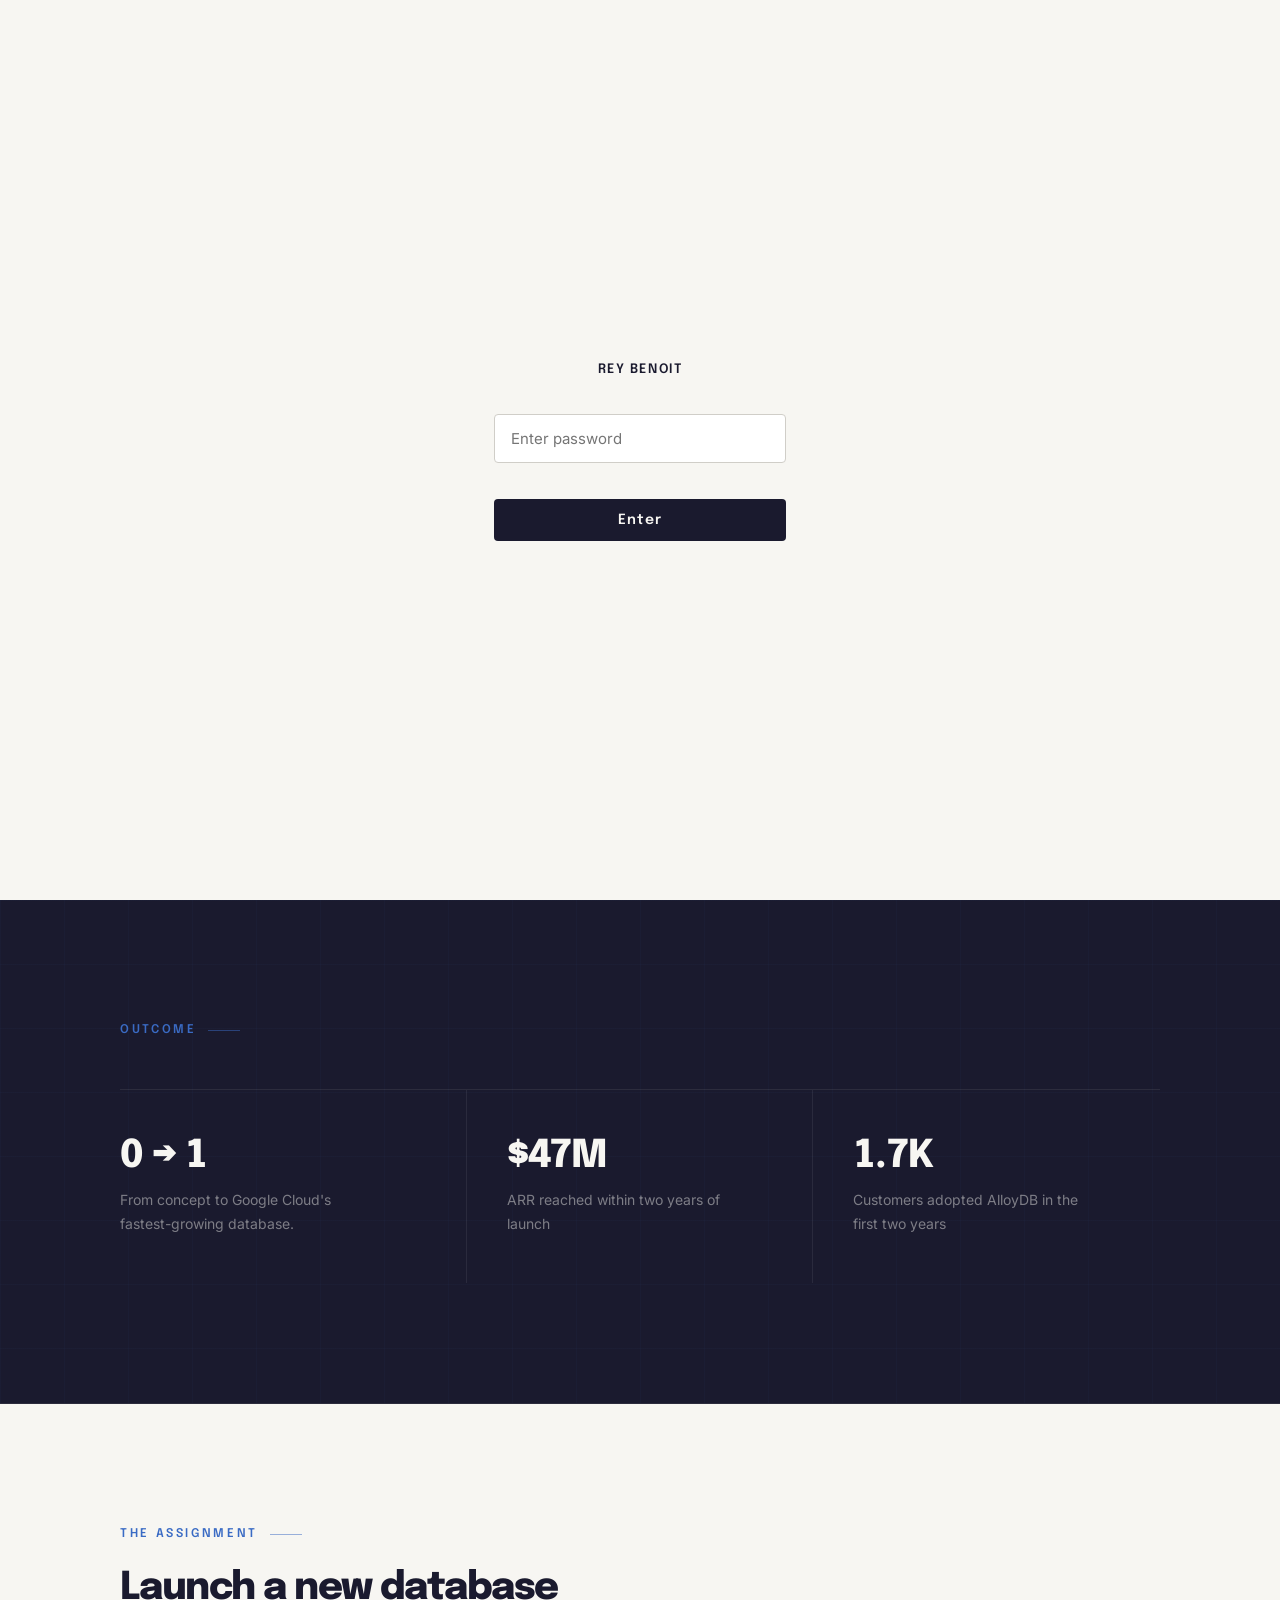
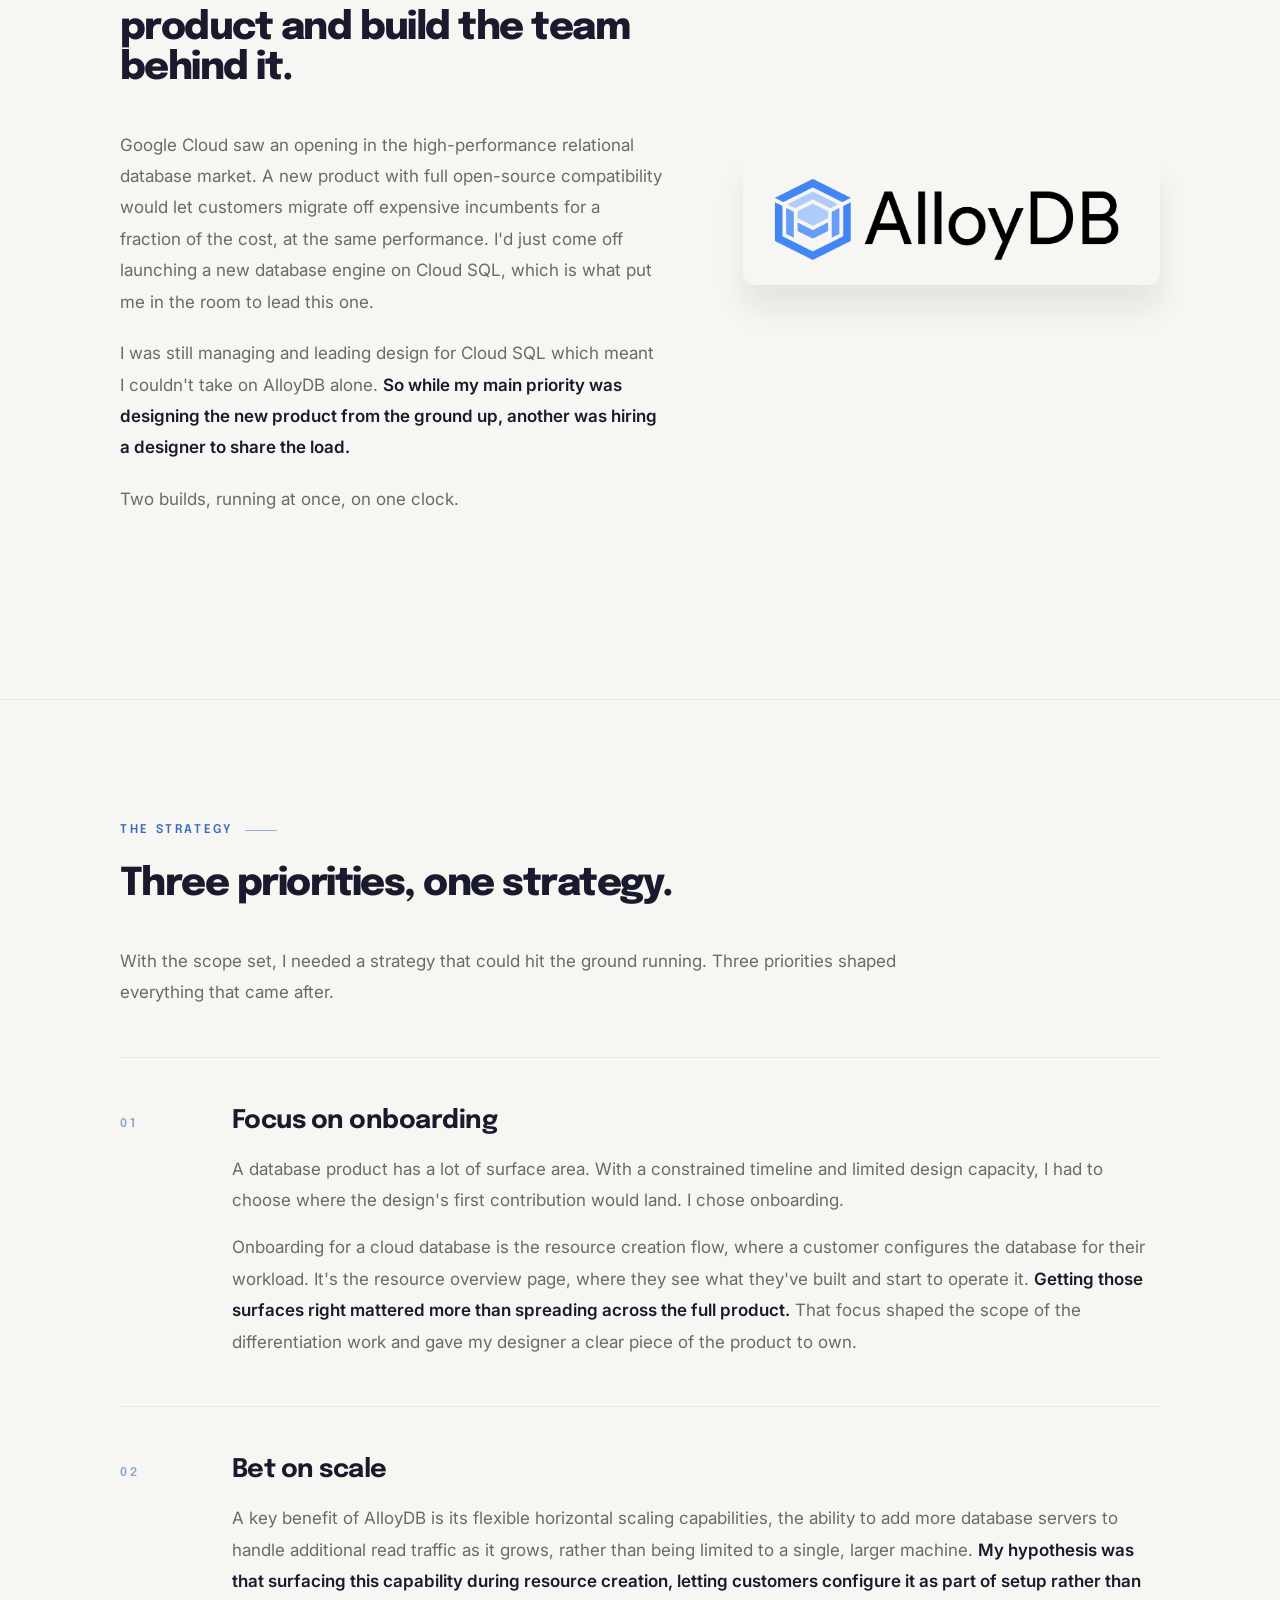
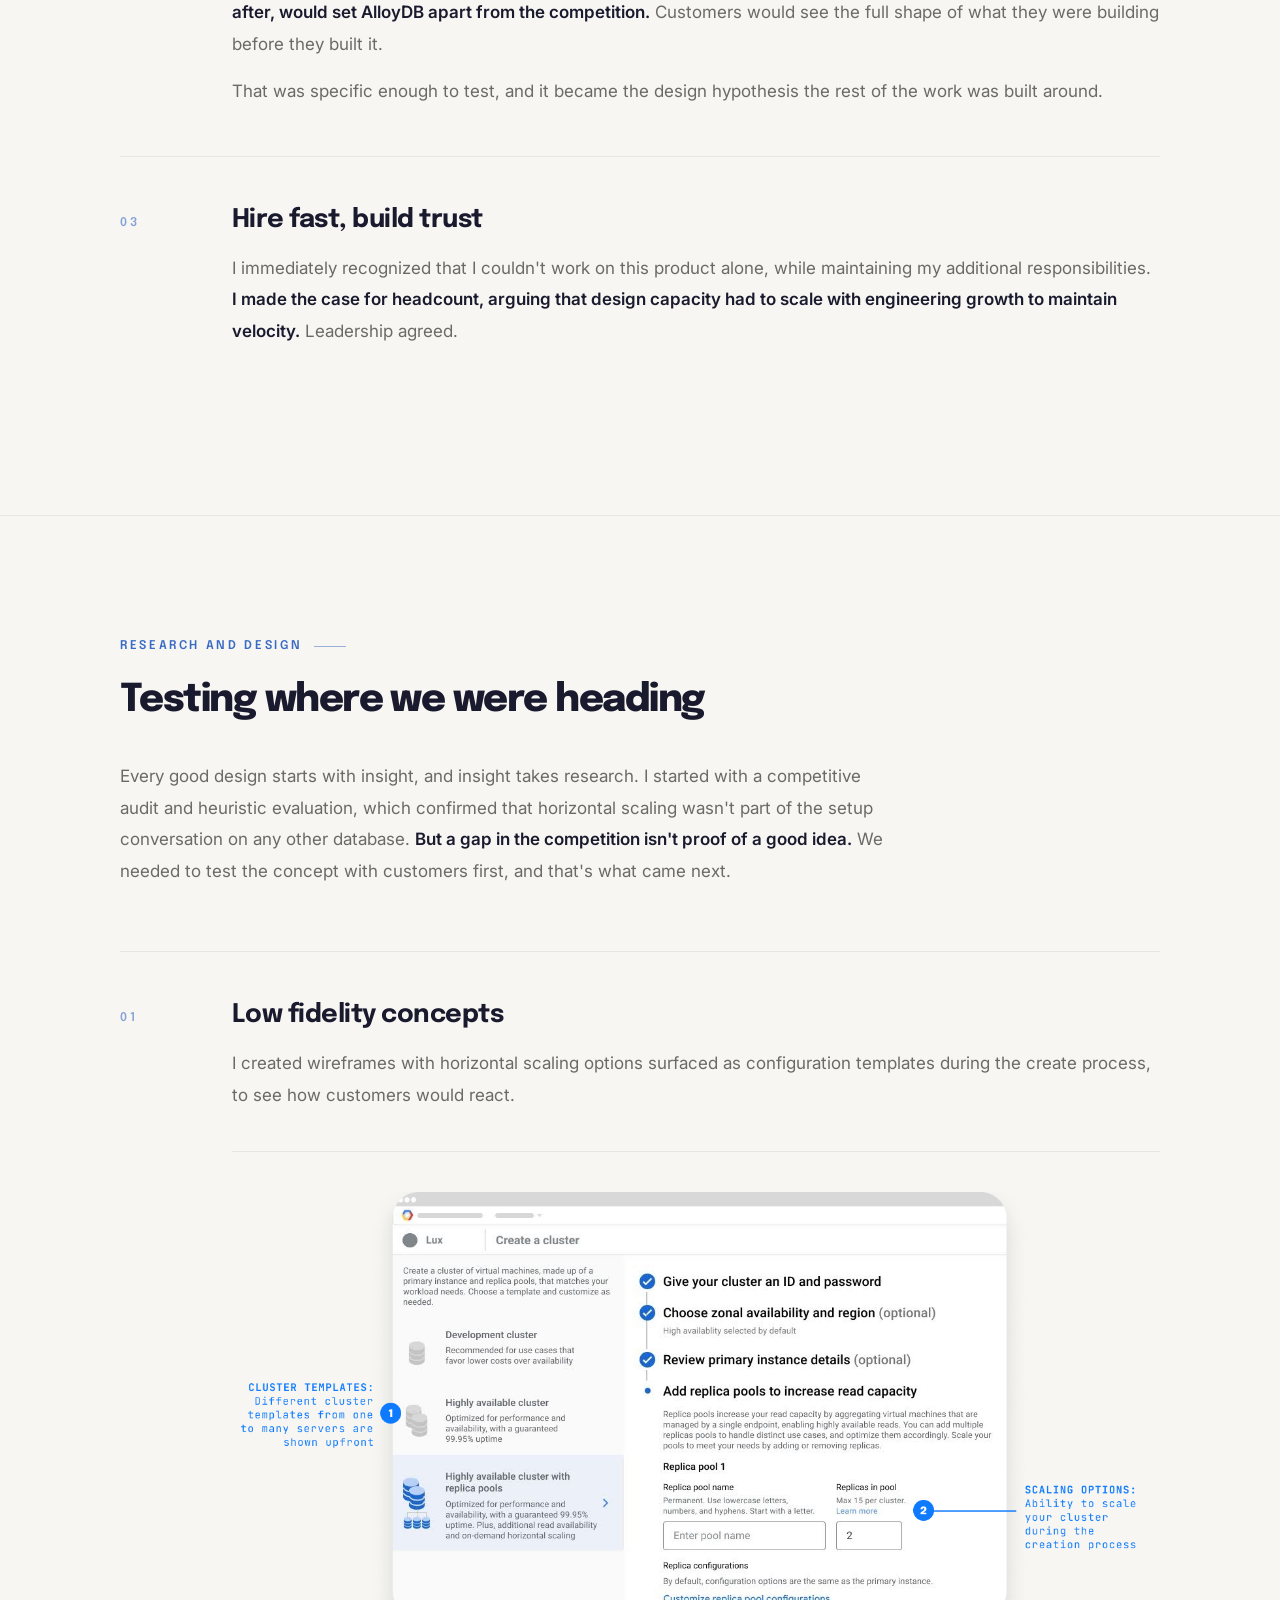
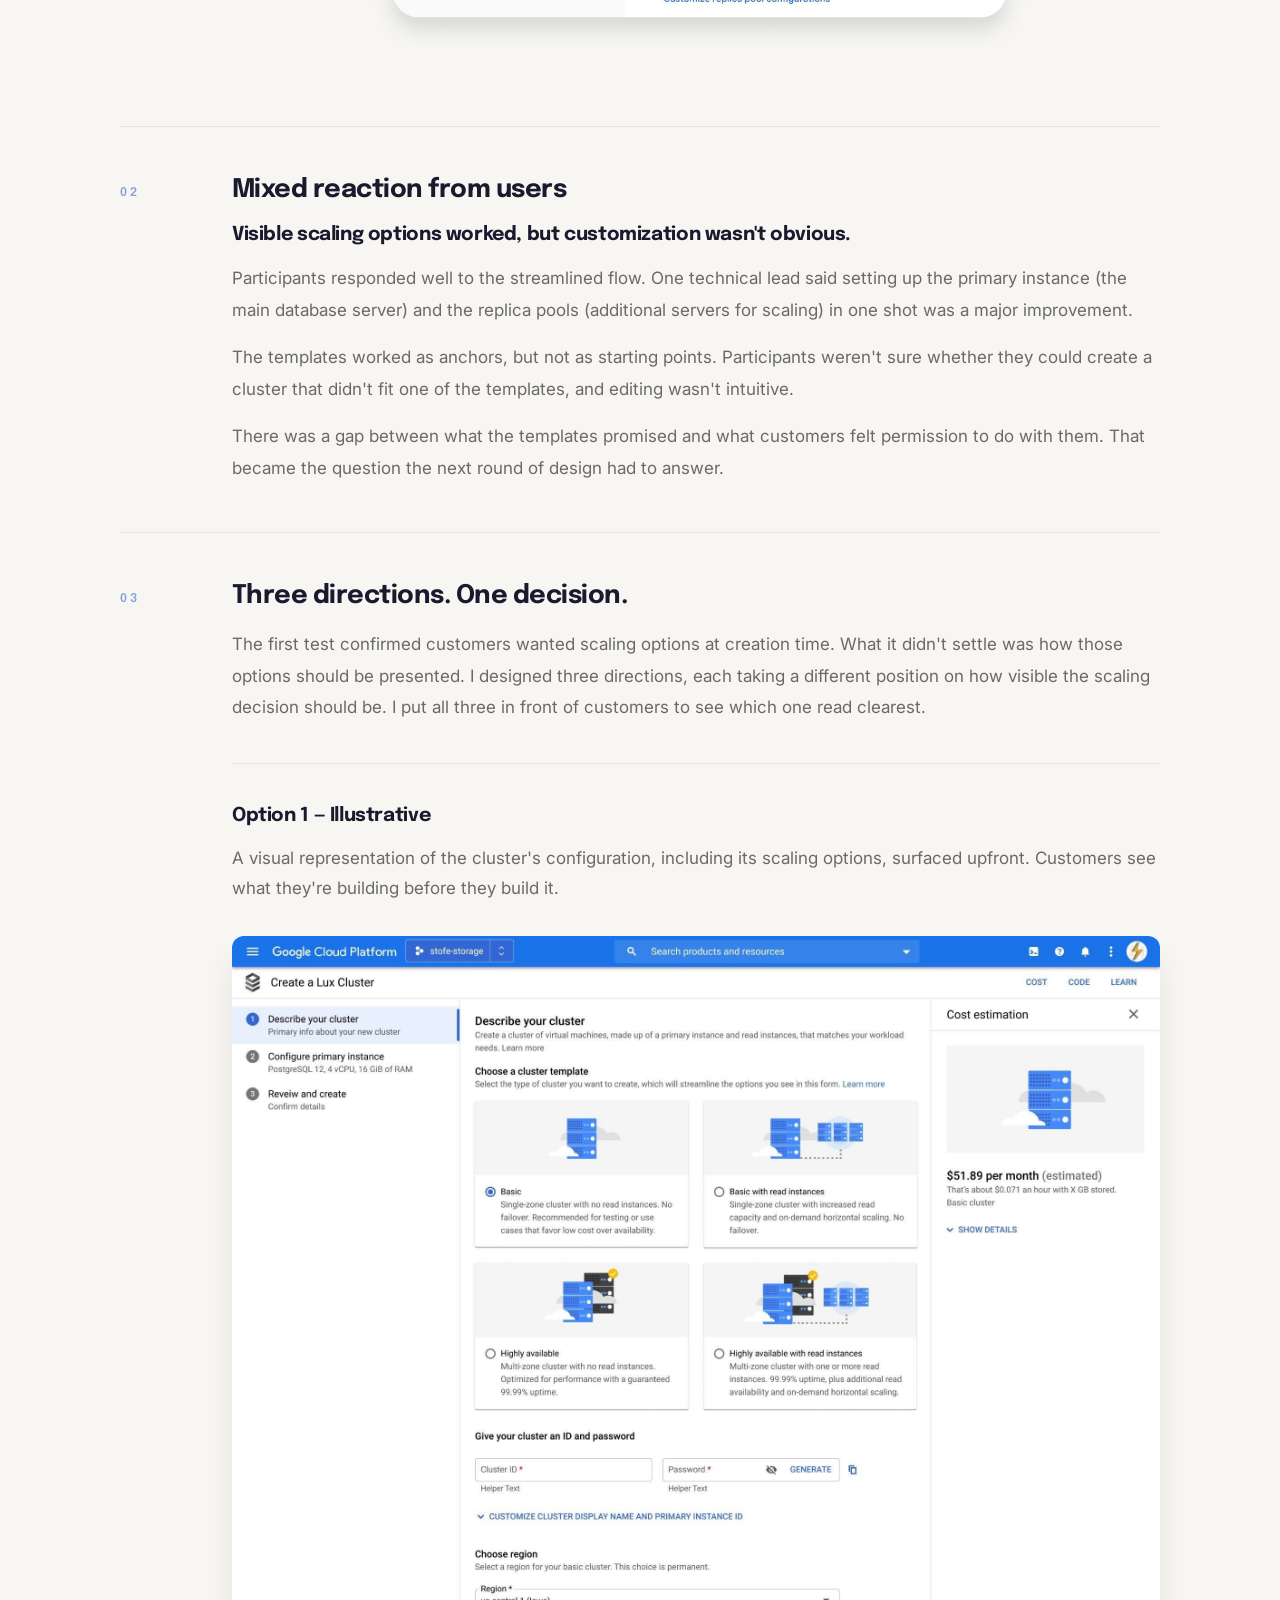
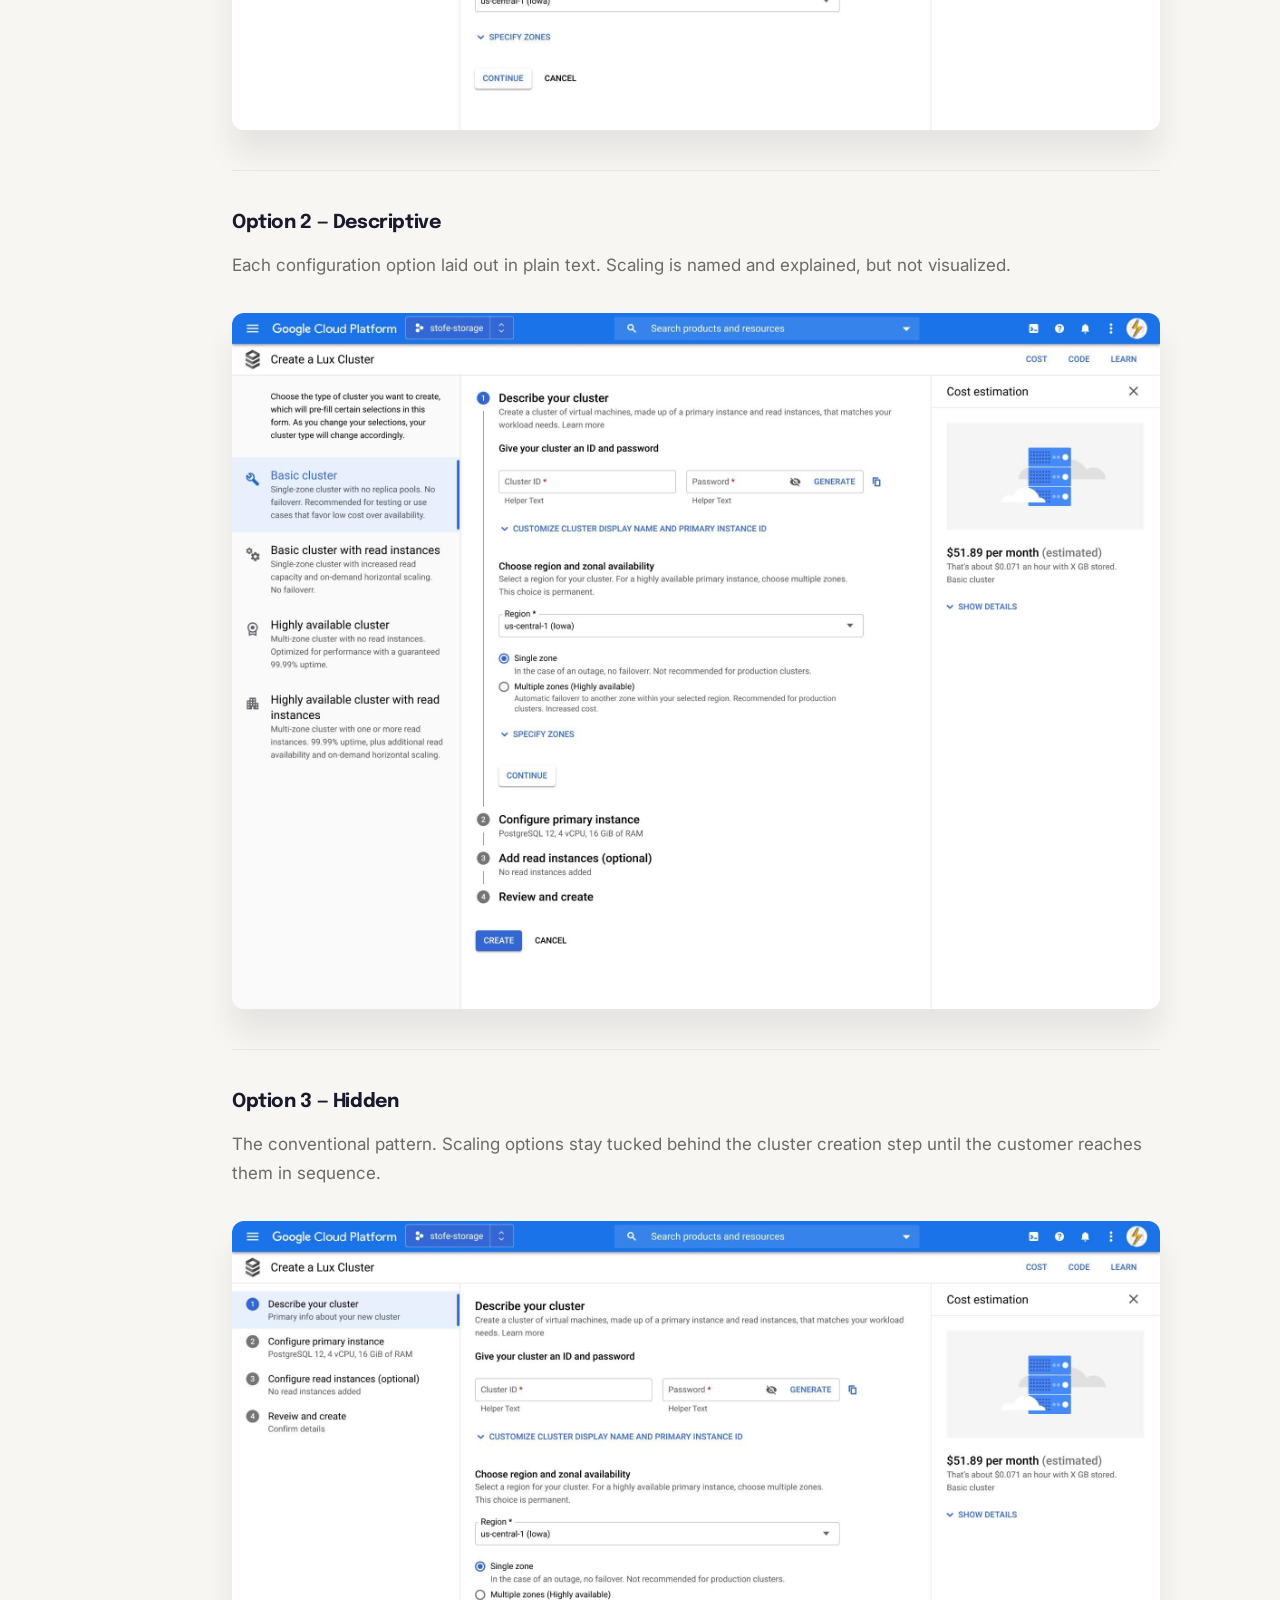
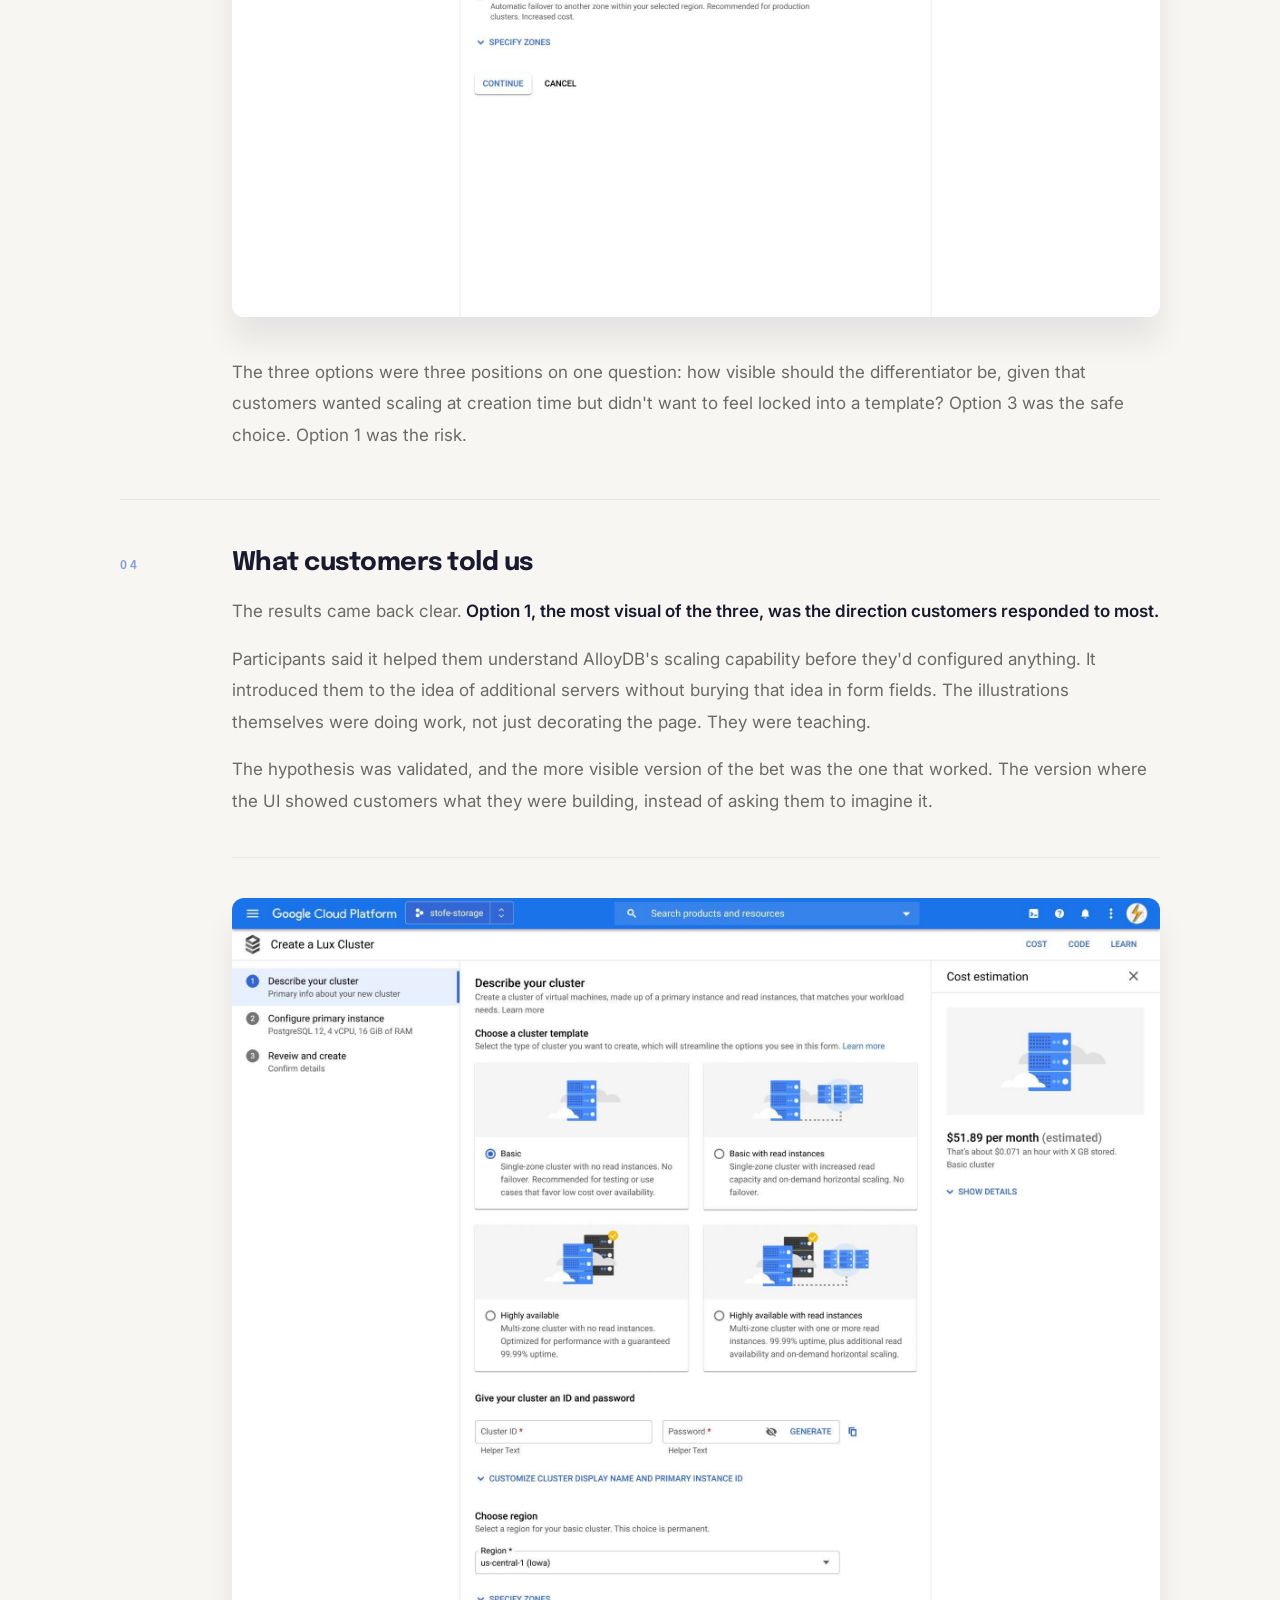
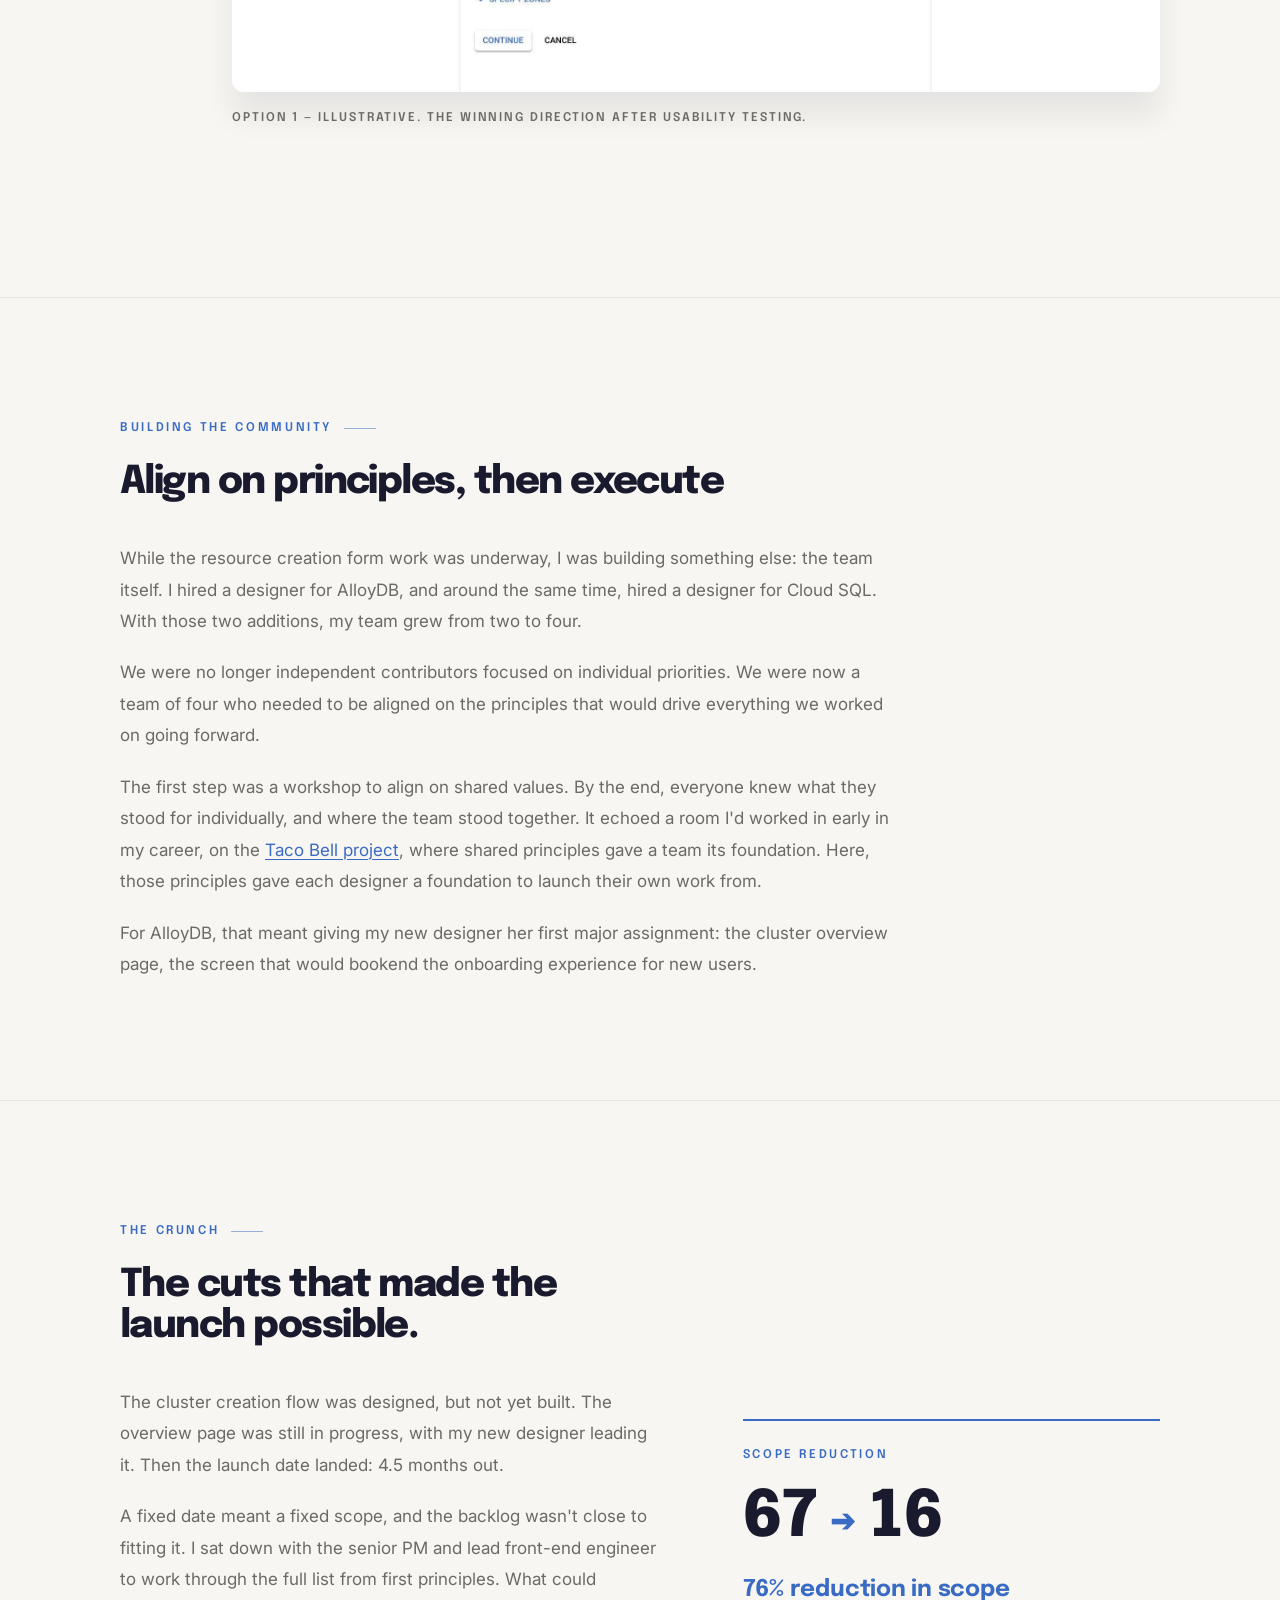
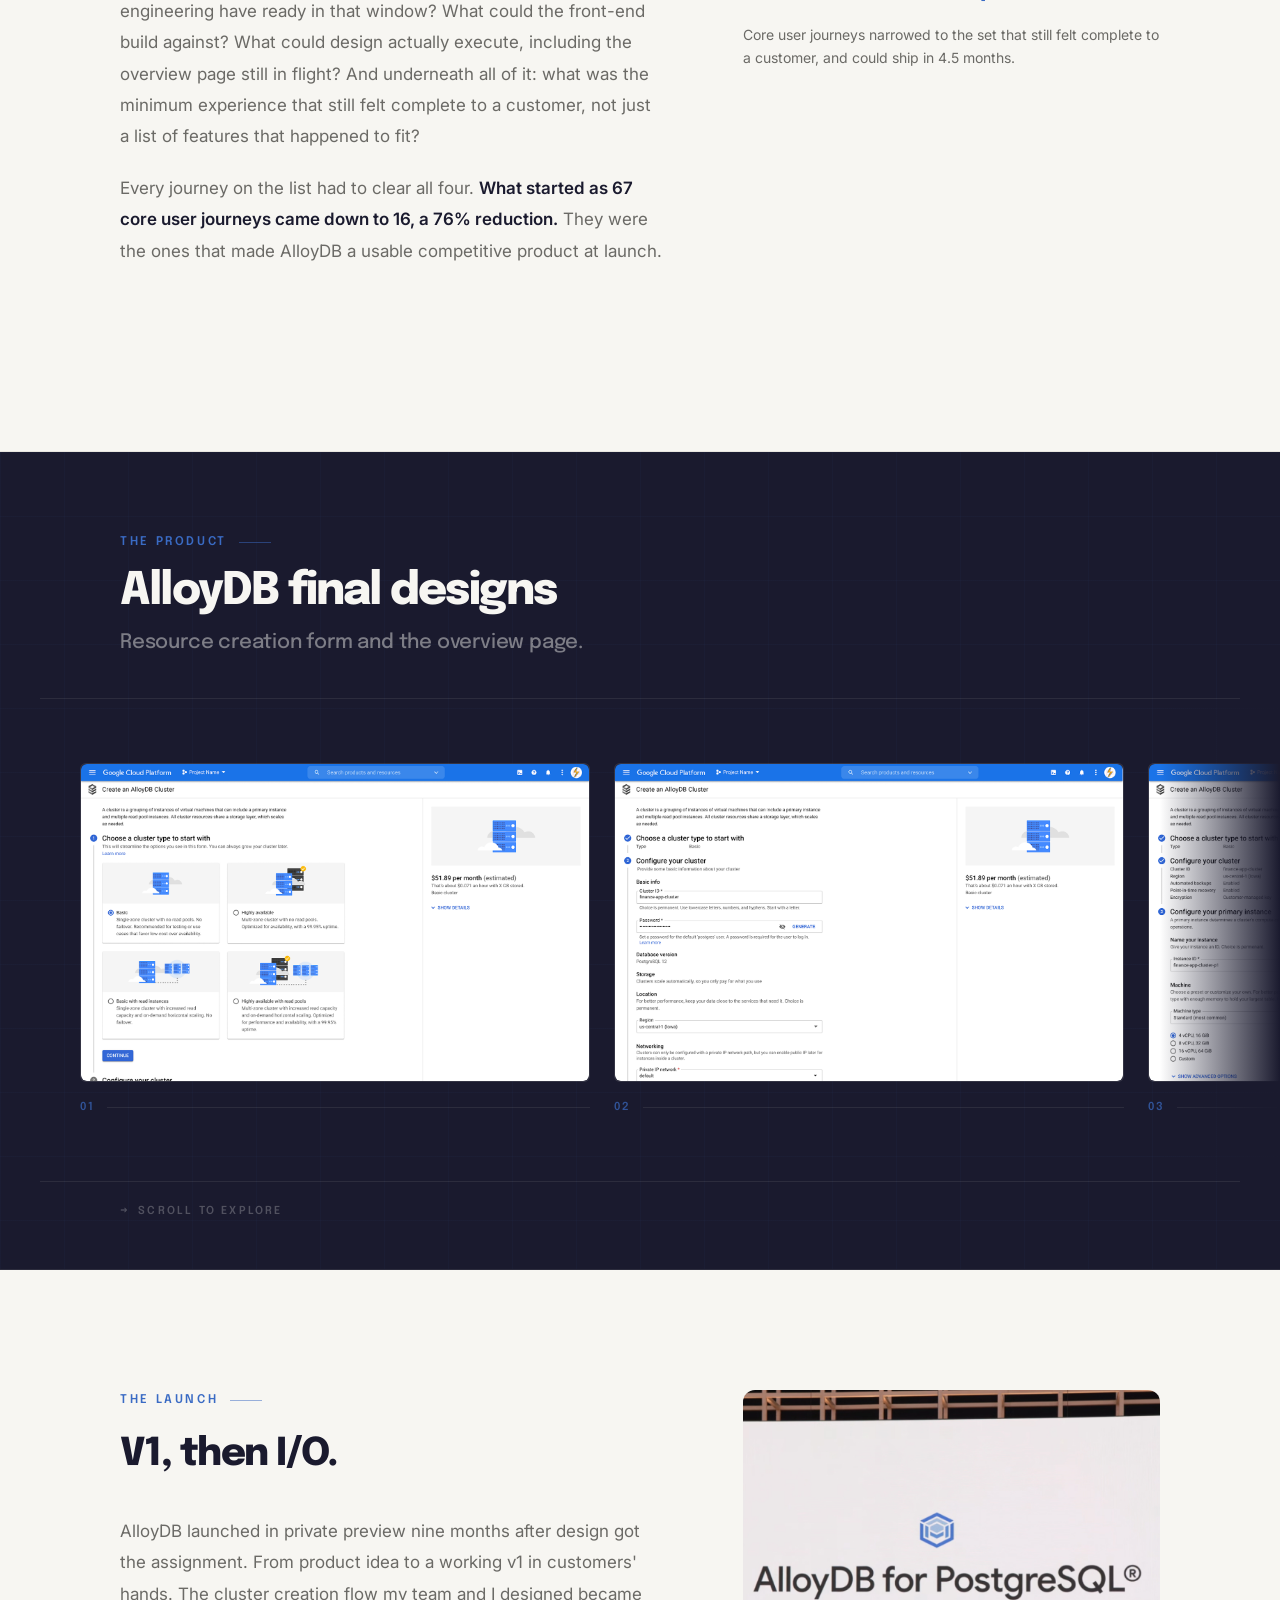
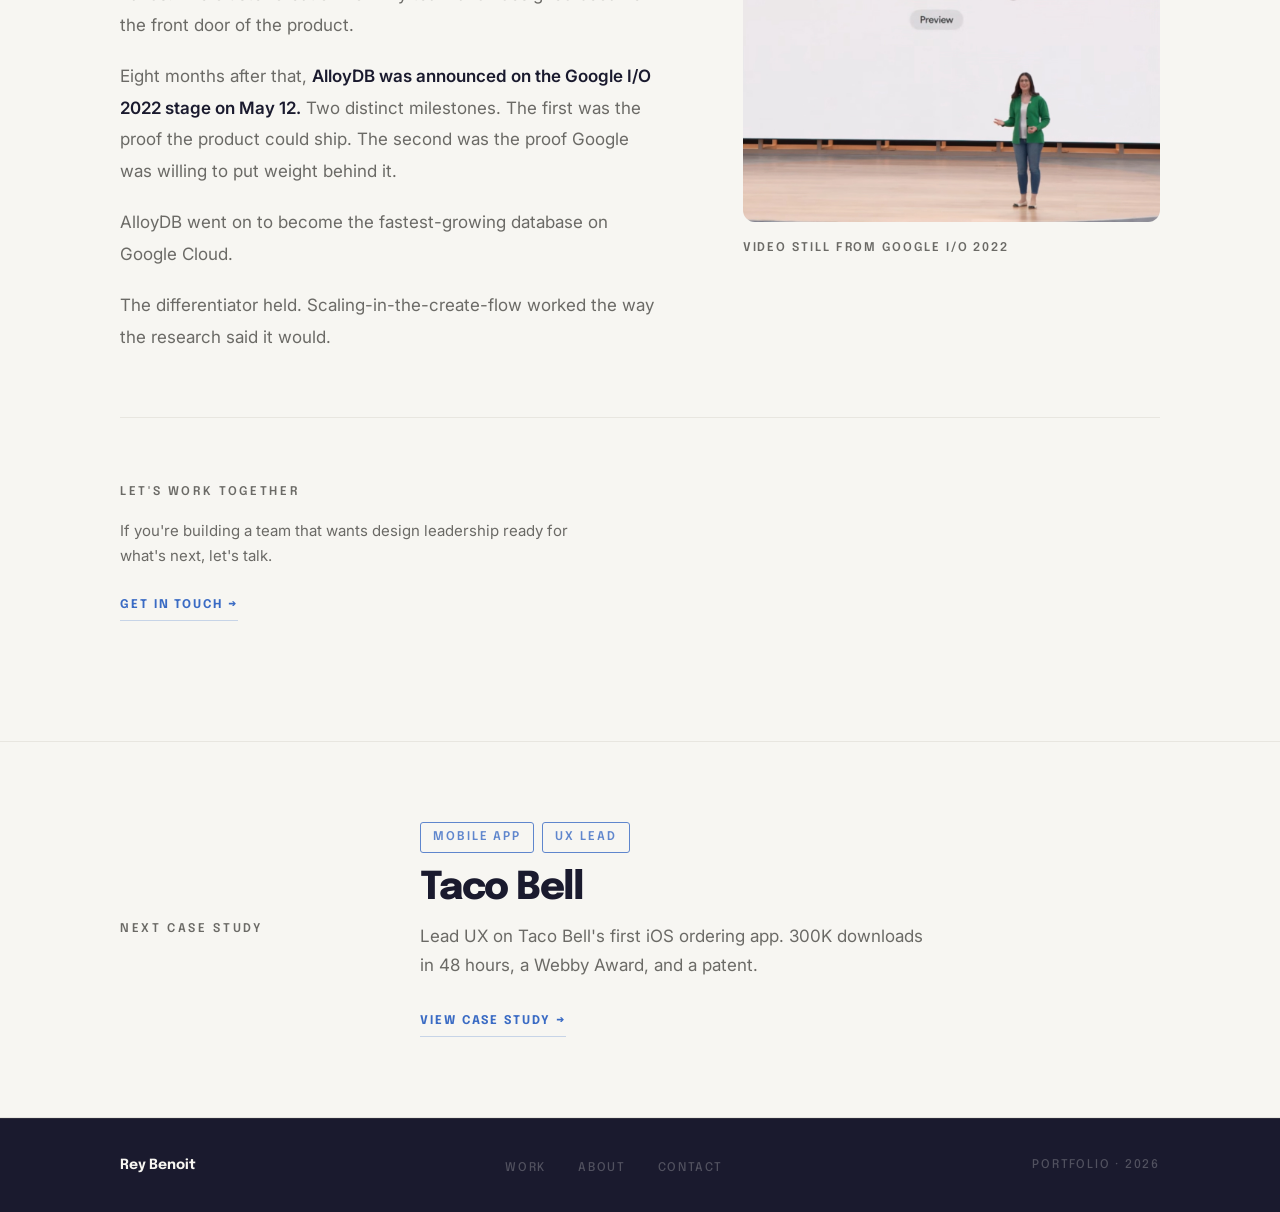
==== alloydb.html @ 90c7377c "Add caption to alloy-at-io image Co-Authored-By: Claude Sonnet 4.6 <noreply@anthropic.com>" ====
<!DOCTYPE html>
<html lang="en">
<head>
<meta charset="UTF-8">
<meta name="viewport" content="width=device-width, initial-scale=1.0">
<title>AlloyDB — Rey Benoit</title>
<meta name="description" content="AlloyDB case study — UX lead on Google Cloud's first new database in a decade. From product idea to v1 private preview in nine months.">
<meta property="og:title" content="AlloyDB — Rey Benoit">
<meta property="og:description" content="A zero-to-one product. And a new team.">
<meta property="og:type" content="website">
<link href="https://fonts.googleapis.com/css2?family=Epilogue:wght@200;300;400;500;600;700;800;900&family=Inter:wght@300;400;500&display=swap" rel="stylesheet">
<script src="https://mcp.figma.com/mcp/html-to-design/capture.js" async></script>
<link rel="stylesheet" href="typography.css">
<style>

/* ── Reset & Root ── */
*, *::before, *::after { margin: 0; padding: 0; box-sizing: border-box; }

:root {
  --bg:        #F7F6F2;
  --bg-dark:   #1A1A2E;
  --text:      #1A1A2E;
  --text-light:#F7F6F2;
  --accent:    #3A6BC4;
  --mid:       #E8E6E0;
  --mid-text:  #6B6A66;
  --font-d:    'Epilogue', sans-serif;
  --font-b:    'Inter', sans-serif;
  --max:       1200px;
  --pad:       80px;
}

/* ── Accessibility ── */
.skip-link {
  position: absolute;
  top: -100%;
  left: 16px;
  z-index: 999;
  background: var(--accent);
  color: #fff;
  padding: var(--space-2) var(--space-4);
  font-family: var(--font-d);
  font-size: 13px;
  font-weight: 600;
  text-decoration: none;
  border-radius: 0 0 4px 4px;
  transition: top 0.2s;
}
.skip-link:focus { top: 0; }
:focus-visible { outline: 2px solid var(--accent); outline-offset: 3px; border-radius: 2px; }

html { scroll-behavior: smooth; }
body {
  background: var(--bg);
  color: var(--text);
  font-family: var(--font-b);
  font-size: var(--text-body-size);
  line-height: var(--text-body-leading);
  -webkit-font-smoothing: antialiased;
}

/* ── Utility ── */
.container { max-width: var(--max); margin: 0 auto; padding: 0 var(--pad); }

.label {
  font-family: var(--font-d);
  font-size: var(--text-eyebrow-size);
  font-weight: var(--text-eyebrow-weight);
  letter-spacing: var(--text-eyebrow-tracking);
  text-transform: var(--text-eyebrow-transform);
  color: var(--accent);
  display: flex;
  align-items: center;
  gap: var(--space-3);
}
.label::after {
  content: '';
  display: block;
  width: 32px;
  height: 1px;
  background: var(--accent);
  opacity: 0.5;
}

/* ── NAV ── */
nav {
  position: fixed;
  top: 0; left: 0; right: 0;
  z-index: 100;
  background: transparent;
  backdrop-filter: none;
  -webkit-backdrop-filter: none;
  border-bottom: 1px solid transparent;
  transition:
    background 0.4s cubic-bezier(0.16, 1, 0.3, 1),
    border-color 0.4s cubic-bezier(0.16, 1, 0.3, 1),
    backdrop-filter 0.4s cubic-bezier(0.16, 1, 0.3, 1);
}
.nav-inner {
  max-width: var(--max);
  margin: 0 auto;
  padding: 0 var(--pad);
  height: 60px;
  display: flex;
  align-items: center;
  justify-content: space-between;
}
.nav-logo { font-family: var(--font-d); font-size: 15px; font-weight: 700; letter-spacing: -0.02em; color: var(--text-light); text-decoration: none; }
.nav-links { display: flex; gap: var(--space-8); list-style: none; }
.nav-links a {
  font-family: var(--font-d);
  font-size: 12px;
  font-weight: 500;
  letter-spacing: 0.08em;
  text-transform: uppercase;
  color: rgb(var(--text-light-rgb) / var(--alpha-muted));
  text-decoration: none;
  position: relative;
  transition: color 0.25s cubic-bezier(0.16, 1, 0.3, 1);
}
.nav-links a::after { content: ''; position: absolute; bottom: -4px; left: 0; width: 0; height: 1px; background: var(--accent); transition: width 0.3s cubic-bezier(0.16, 1, 0.3, 1); }
.nav-links a:hover { color: var(--accent); }
.nav-links a:hover::after { width: 100%; }
nav.nav--scrolled { background: rgb(var(--text-rgb) / var(--alpha-overlay)); backdrop-filter: blur(12px); -webkit-backdrop-filter: blur(12px); border-bottom-color: rgb(var(--text-light-rgb) / var(--alpha-faint)); }
nav.nav--light { background: rgb(var(--text-light-rgb) / var(--alpha-overlay)); backdrop-filter: blur(12px); -webkit-backdrop-filter: blur(12px); border-bottom-color: var(--mid); }
nav.nav--light .nav-logo { color: var(--text); }
nav.nav--light .nav-links a { color: var(--mid-text); }

/* ── FOOTER ── */
footer { background: var(--bg-dark); border-top: 1px solid rgb(var(--text-light-rgb) / var(--alpha-faint)); padding: var(--space-7) 0; }
.footer-inner { display: flex; justify-content: space-between; align-items: center; gap: var(--space-6); }
.footer-name { font-family: var(--font-d); font-size: 14px; font-weight: 700; color: var(--text-light); letter-spacing: -0.01em; }
.footer-nav { display: flex; gap: var(--space-7); list-style: none; }
.footer-nav a { font-family: var(--font-d); font-size: 12px; font-weight: 500; letter-spacing: 0.14em; text-transform: uppercase; color: rgb(var(--text-light-rgb) / var(--alpha-subtle)); text-decoration: none; position: relative; transition: color 0.25s cubic-bezier(0.16, 1, 0.3, 1); }
.footer-nav a::after { content: ''; position: absolute; bottom: -4px; left: 0; width: 0; height: 1px; background: var(--accent); transition: width 0.3s cubic-bezier(0.16, 1, 0.3, 1); }
.footer-nav a:hover { color: var(--accent); }
.footer-nav a:hover::after { width: 100%; }
.footer-right { font-family: var(--font-d); font-size: 12px; font-weight: 500; letter-spacing: 0.15em; text-transform: uppercase; color: rgb(var(--text-light-rgb) / var(--alpha-subtle)); }

/* ── Load animations ── */
@keyframes fadeUp {
  from { opacity: 0; transform: translateY(28px); }
  to   { opacity: 1; transform: translateY(0); }
}

/* ── Scroll reveal ── */
[data-fade] { opacity: 0; transform: translateY(24px); transition: opacity 0.7s cubic-bezier(0.16, 1, 0.3, 1), transform 0.7s cubic-bezier(0.16, 1, 0.3, 1); }
[data-fade].is-visible { opacity: 1; transform: none; }
[data-fade][data-delay="1"] { transition-delay: 0.1s; }
[data-fade][data-delay="2"] { transition-delay: 0.22s; }
[data-fade][data-delay="3"] { transition-delay: 0.36s; }
[data-fade][data-delay="4"] { transition-delay: 0.5s; }

/* ── Shared ── */
.cs-tag { font-family: var(--font-d); font-size: var(--text-tag-size); font-weight: var(--text-tag-weight); letter-spacing: var(--text-tag-tracking); text-transform: var(--text-tag-transform); color: var(--accent); border: 1px solid var(--accent); padding: var(--space-1) var(--space-3); border-radius: 3px; opacity: 0.8; }
.cs-link { display: inline-flex; align-items: center; gap: var(--space-2); font-family: var(--font-d); font-size: var(--text-tag-size); font-weight: 700; letter-spacing: var(--text-tag-tracking); text-transform: var(--text-tag-transform); color: var(--accent); text-decoration: none; border-bottom: 1px solid rgb(var(--accent-rgb) / var(--alpha-subtle)); padding-bottom: var(--space-1); transition: border-color 0.25s cubic-bezier(0.16, 1, 0.3, 1), gap 0.25s cubic-bezier(0.16, 1, 0.3, 1); }
.cs-link:hover { border-color: var(--accent); gap: var(--space-4); }
.cs-link:active { transform: scale(0.97); }
.cs-link--dark { color: rgb(var(--text-light-rgb) / var(--alpha-hover)); border-bottom-color: rgb(var(--text-light-rgb) / var(--alpha-subtle)); }
.cs-link--dark:hover { border-bottom-color: rgb(var(--text-light-rgb) / var(--alpha-hover)); }
.cs-img { width: 100%; height: auto; display: block; }
.cs-img.cs-img--rounded { border-radius: var(--radius-md); }
.cs-img.cs-img--elevated { border-radius: var(--radius-md); box-shadow: 0 24px 30px rgb(var(--text-rgb) / var(--alpha-faint)); }
.cs-img.cs-img--clickable { cursor: zoom-in; }

/* ── 1. HERO ── */
.cs-hero {
  background: var(--bg-dark);
  background-image: url('assets/alloydb/alloydb-hero-bg.jpg');
  background-size: cover;
  background-position: center;
  min-height: 100vh;
  position: relative;
  overflow: hidden;
  border-bottom: none;
}
.cs-hero::before {
  content: '';
  position: absolute;
  inset: 0;
  background: linear-gradient(to top, rgba(0,0,0,0.88) 0%, rgba(0,0,0,0.55) 45%, rgba(0,0,0,0.15) 75%, transparent 100%);
  pointer-events: none;
  z-index: 0;
}
.cs-hero-inner {
  position: relative;
  z-index: 1;
  max-width: var(--max);
  margin: 0 auto;
  padding: 0 var(--pad);
  min-height: 100vh;
  display: flex;
  flex-direction: column;
  justify-content: flex-end;
}
.cs-hero-center { padding: 0 0 var(--space-9); }
.cs-hero-h1 {
  font-family: var(--font-d);
  font-size: var(--text-h1-size);
  font-weight: var(--text-h1-weight);
  line-height: var(--text-h1-leading);
  letter-spacing: var(--text-h1-tracking);
  color: var(--text-light);
  animation: fadeUp 0.9s 0.1s cubic-bezier(0.16, 1, 0.3, 1) both;
  max-width: 900px;
  margin-top: var(--space-6);
}
.cs-hero-descriptors {
  display: grid;
  grid-template-columns: repeat(3, 1fr);
  border-top: 1px solid rgb(var(--text-light-rgb) / var(--alpha-soft));
  animation: fadeUp 0.9s 0.48s cubic-bezier(0.16, 1, 0.3, 1) both;
}
.cs-hero-cell {
  padding: var(--space-7) var(--space-8) var(--space-7) 0;
  border-right: 1px solid rgb(var(--text-light-rgb) / var(--alpha-soft));
}
.cs-hero-cell:last-child { border-right: none; padding-right: 0; }
.cs-hero-cell:not(:first-child) { padding-left: var(--space-8); }
.cs-hero-center .label { color: var(--text-light); margin-bottom: var(--space-7); }
.cs-hero-center .label::after { background: rgb(var(--text-light-rgb) / var(--alpha-muted)); }
.cs-hero-cell .label { margin-bottom: var(--space-3); }
.cs-hero-cell-text { font-family: var(--font-b); font-size: 16px; font-weight: 500; line-height: 1.55; color: var(--text-light); }
.cs-hero-cell-text span { color: rgb(var(--text-light-rgb) / var(--alpha-muted)); font-weight: 400; }

/* ── 2. STATS (dark) ── */
.cs-stats {
  background: var(--bg-dark);
  border-bottom: 1px solid rgb(var(--text-light-rgb) / var(--alpha-faint));
  position: relative;
  overflow: hidden;
  padding: var(--space-12) 0;
}
.cs-stats::before {
  content: '';
  position: absolute;
  inset: 0;
  background-image:
    linear-gradient(rgb(var(--accent-rgb) / var(--alpha-texture)) 1px, transparent 1px),
    linear-gradient(90deg, rgb(var(--accent-rgb) / var(--alpha-texture)) 1px, transparent 1px);
  background-size: 64px 64px;
  pointer-events: none;
}
.cs-stats .container { position: relative; z-index: 1; }
.outcome-grid {
  display: grid;
  grid-template-columns: repeat(3, 1fr);
  border-top: 1px solid rgb(var(--text-light-rgb) / var(--alpha-faint));
  margin-top: var(--space-9);
}
.outcome-item {
  padding: var(--space-9) var(--space-8) var(--space-9) 0;
  border-right: 1px solid rgb(var(--text-light-rgb) / var(--alpha-faint));
}
.outcome-item:first-child { padding-left: 0; }
.outcome-item + .outcome-item { padding-left: var(--space-8); }
.outcome-item:last-child { border-right: none; padding-right: 0; }
.outcome-eyebrow {
  display: block;
  font-family: var(--font-d);
  font-size: var(--text-eyebrow-size);
  font-weight: var(--text-eyebrow-weight);
  letter-spacing: var(--text-eyebrow-tracking);
  text-transform: var(--text-eyebrow-transform);
  color: var(--accent);
  margin-bottom: var(--space-2);
}
.outcome-value {
  font-family: var(--font-d);
  font-size: clamp(24px, 3vw, 44px);
  font-weight: 800;
  letter-spacing: -0.03em;
  line-height: 1;
  color: var(--text-light);
  margin-bottom: var(--space-3);
  font-variant-numeric: tabular-nums;
}
.outcome-value em { color: var(--text-light); font-style: normal; }
.outcome-desc {
  font-family: var(--font-b);
  font-size: 14px;
  line-height: 1.65;
  color: rgb(var(--text-light-rgb) / var(--alpha-muted));
  max-width: 240px;
}

/* ── 3. BIG STATEMENT ── */
.cs-statement {
  padding: var(--space-12) 0;
  border-bottom: 1px solid var(--mid);
}
.cs-statement .label { margin-bottom: var(--space-8); }
.cs-statement-primary {
  font-family: var(--font-d);
  font-size: clamp(24px, 2.8vw, 40px);
  font-weight: 700;
  line-height: 1.22;
  letter-spacing: -0.03em;
  color: var(--text);
  max-width: 840px;
  margin-bottom: var(--space-7);
}
.cs-statement-secondary {
  font-family: var(--font-d);
  font-size: clamp(18px, 2vw, 28px);
  font-weight: 500;
  line-height: 1.35;
  letter-spacing: -0.02em;
  color: var(--mid-text);
  max-width: 720px;
}

/* ── 4. METHODOLOGY ── */
.cs-methodology {
  padding: var(--space-11) 0;
  border-bottom: 1px solid var(--mid);
}
.cs-methodology .label { margin-bottom: var(--space-6); }
.cs-methodology-heading {
  font-family: var(--font-d);
  font-size: var(--text-h2-size);
  font-weight: var(--text-h2-weight);
  line-height: var(--text-h2-leading);
  letter-spacing: var(--text-h2-tracking);
  color: var(--text);
  margin-bottom: var(--space-4);
}
.cs-methodology-sub {
  font-family: var(--font-d);
  font-size: clamp(16px, 1.6vw, 20px);
  font-weight: 500;
  letter-spacing: -0.01em;
  color: var(--mid-text);
  max-width: 640px;
  line-height: 1.5;
  margin-bottom: var(--space-10);
}

/* ── METHODOLOGY FLOW ── */
.flow {
  display: grid;
  grid-template-columns: repeat(5, 1fr);
  gap: var(--space-8);
  position: relative;
}
.flow::before {
  content: '';
  position: absolute;
  top: 18px;
  left: 0;
  right: 0;
  height: 1px;
  background: var(--mid);
  z-index: 0;
}
.flow-step {
  position: relative;
  z-index: 1;
}
.flow-step-num {
  width: 36px;
  height: 36px;
  border-radius: 50%;
  border: 1px solid var(--mid);
  background: var(--bg);
  display: flex;
  align-items: center;
  justify-content: center;
  font-family: var(--font-d);
  font-size: 13px;
  font-weight: 500;
  color: var(--mid-text);
  margin-bottom: var(--space-6);
}
.flow-step h4 {
  font-family: var(--font-d);
  font-size: 20px;
  font-weight: 500;
  letter-spacing: -0.01em;
  color: var(--text);
  margin-bottom: var(--space-4);
}
.flow-step ul { list-style: none; padding: 0; }
.flow-step li {
  font-family: var(--font-b);
  font-size: 14px;
  color: var(--mid-text);
  line-height: 1.7;
}

/* ── SECTION BRIEF GRID (two-column: text left, image right) ── */
.cs-section-brief { display: grid; grid-template-columns: 1.3fr 1fr; gap: var(--space-11); align-items: start; margin-bottom: var(--space-10); }

/* ── NUMBERED SECTIONS (01–06) ── */
.cs-section {
  padding: var(--space-12) 0;
  border-bottom: 1px solid var(--mid);
}
.cs-section .label { margin-bottom: var(--space-6); }
.cs-section-title {
  font-family: var(--font-d);
  font-size: var(--text-h2-card-size);
  font-weight: var(--text-h2-card-weight);
  line-height: var(--text-h2-card-leading);
  letter-spacing: var(--text-h2-card-tracking);
  color: var(--text);
  margin-bottom: var(--space-8);
}
.cs-section-body { max-width: 780px; }
.cs-section-body p { color: var(--mid-text); line-height: 1.85; }
.cs-section-body p + p { margin-top: var(--space-5); }
.cs-section-body strong { color: var(--text); font-weight: 600; }
.cs-section-body a { color: var(--accent); text-decoration: underline; text-underline-offset: 3px; text-decoration-thickness: 1px; transition: opacity 0.2s ease; }
.cs-section-body a:hover { opacity: 0.7; }

/* ── STAT CALLOUT (pull quote) ── */
.stat-callout { border-top: 2px solid var(--accent); padding-top: var(--space-6); }
.stat-callout-eyebrow {
  display: block;
  font-family: var(--font-d);
  font-size: var(--text-eyebrow-size);
  font-weight: var(--text-eyebrow-weight);
  letter-spacing: var(--text-eyebrow-tracking);
  text-transform: var(--text-eyebrow-transform);
  color: var(--accent);
  margin-bottom: var(--space-5);
}
.stat-callout-value {
  font-family: var(--font-d);
  font-size: clamp(40px, 5.5vw, 64px);
  font-weight: 800;
  letter-spacing: -0.03em;
  line-height: 1;
  color: var(--text);
  font-variant-numeric: tabular-nums;
  display: flex;
  align-items: baseline;
  gap: var(--space-3);
}
.stat-callout-value .arrow { color: var(--accent); font-size: 0.62em; font-weight: 700; }
.stat-callout-sub { font-family: var(--font-d); font-size: clamp(18px, 1.8vw, 24px); font-weight: 700; letter-spacing: -0.01em; color: var(--accent); margin-top: var(--space-5); }
.stat-callout-desc { font-family: var(--font-b); font-size: 14px; line-height: 1.65; color: var(--mid-text); margin-top: var(--space-3); }

/* ── SUB-SECTIONS ── */
.cs-subsection {
  margin-top: var(--space-10);
  padding-top: var(--space-10);
  border-top: 1px solid var(--mid);
}
.cs-subsection-tags { display: flex; flex-wrap: wrap; gap: var(--space-2); margin-bottom: var(--space-5); }
.cs-subsection-title {
  font-family: var(--font-d);
  font-size: var(--text-h3-size);
  font-weight: var(--text-h3-weight);
  letter-spacing: var(--text-h3-tracking);
  line-height: var(--text-h3-leading);
  color: var(--text);
  margin-bottom: var(--space-5);
}
.cs-subsection-body { max-width: 780px; }
.cs-subsection-body p { color: var(--mid-text); line-height: 1.85; }
.cs-subsection-body p + p { margin-top: var(--space-4); }
.cs-subsection-body strong { color: var(--text); font-weight: 600; }

/* ── PROTOTYPE OPTIONS LIST ── */
.cs-proto-list { list-style: none; margin: var(--space-6) 0 0; }
.cs-proto-item { display: grid; grid-template-columns: 140px 1fr; gap: var(--space-4); padding: var(--space-4) 0; border-top: 1px solid var(--mid); align-items: start; }
.cs-proto-item .cs-img-block { grid-column: 2 / -1; margin-top: var(--space-2); }
.cs-proto-item:last-child { border-bottom: 1px solid var(--mid); }
.cs-proto-label { font-family: var(--font-d); font-size: 12px; font-weight: 700; letter-spacing: 0.04em; color: var(--accent); padding-right: var(--space-2); }
.cs-proto-desc { font-size: 15px; color: var(--mid-text); line-height: 1.7; }

/* ── IMAGE PLACEHOLDERS ── */
.cs-img-block { margin-top: var(--space-9); }
.cs-img-placeholder {
  background: var(--mid);
  border-radius: var(--radius-md);
  min-height: 300px;
  display: flex;
  align-items: center;
  justify-content: center;
  padding: var(--space-8);
}
.cs-img-placeholder-label {
  font-family: var(--font-d);
  font-size: var(--text-eyebrow-size);
  font-weight: var(--text-eyebrow-weight);
  letter-spacing: var(--text-eyebrow-tracking);
  text-transform: var(--text-eyebrow-transform);
  color: var(--mid-text);
  text-align: center;
}
.cs-img-caption {
  font-family: var(--font-d);
  font-size: var(--text-tag-size);
  font-weight: var(--text-tag-weight);
  letter-spacing: var(--text-tag-tracking);
  text-transform: var(--text-tag-transform);
  color: var(--mid-text);
  margin-top: var(--space-4);
}

/* ── TAKEAWAYS ── */
.takeaways { padding: var(--space-12) 0; border-bottom: 1px solid var(--mid); }
.takeaways .label { margin-bottom: var(--space-4); }
.takeaways-heading { font-family: var(--font-d); font-size: var(--text-h2-size); font-weight: var(--text-h2-weight); line-height: var(--text-h2-leading); letter-spacing: var(--text-h2-tracking); color: var(--text); margin-bottom: var(--space-9); }
.takeaways-impact { margin-bottom: var(--space-9); padding-bottom: var(--space-9); border-bottom: 1px solid var(--mid); }
.takeaways-impact-value { font-family: var(--font-d); font-size: clamp(32px, 5vw, 72px); font-weight: 800; letter-spacing: -0.04em; line-height: 1; color: var(--text); margin-bottom: var(--space-4); }
.takeaways-impact-desc { color: var(--mid-text); max-width: 520px; }
.takeaway { display: grid; grid-template-columns: 64px 1fr; gap: var(--space-7); padding: var(--space-8) 0; border-top: 1px solid var(--mid); align-items: start; }
.takeaway-num { font-family: var(--font-d); font-size: var(--text-eyebrow-size); font-weight: var(--text-eyebrow-weight); letter-spacing: var(--text-eyebrow-tracking); color: var(--accent); opacity: 0.6; padding-top: var(--space-1); }
.takeaway-title { font-family: var(--font-d); font-size: clamp(16px, 1.6vw, 20px); font-weight: 700; letter-spacing: -0.01em; color: var(--text); margin-bottom: var(--space-2); }
.takeaway-body { font-size: clamp(14px, 1.2vw, 15px); color: var(--mid-text); line-height: 1.75; }
.takeaways-cta { border-top: 1px solid var(--mid); padding-top: var(--space-10); margin-top: 0; }
.takeaways-cta > * { max-width: 480px; }
.takeaways-cta-eyebrow { font-family: var(--font-d); font-size: var(--text-eyebrow-size); font-weight: var(--text-eyebrow-weight); letter-spacing: var(--text-eyebrow-tracking); text-transform: var(--text-eyebrow-transform); color: var(--mid-text); margin-bottom: var(--space-4); }
.takeaways-cta-text { font-size: 15px; color: var(--mid-text); line-height: 1.65; margin-bottom: var(--space-5); }

/* ── NEXT CASE STUDY ── */
.next-case { padding: var(--space-11) 0; border-bottom: 1px solid var(--mid); }
.next-case-inner { display: grid; grid-template-columns: 220px 1fr; gap: var(--space-11); align-items: center; }
.next-case-eyebrow { font-family: var(--font-d); font-size: var(--text-eyebrow-size); font-weight: var(--text-eyebrow-weight); letter-spacing: var(--text-eyebrow-tracking); text-transform: var(--text-eyebrow-transform); color: var(--mid-text); }
.next-case-tags { display: flex; gap: var(--space-2); margin-bottom: var(--space-4); }
.next-case-title { font-family: var(--font-d); font-size: var(--text-h2-card-size); font-weight: var(--text-h2-card-weight); letter-spacing: var(--text-h2-card-tracking); line-height: var(--text-h2-card-leading); color: var(--text); margin-bottom: var(--space-3); }
.next-case-desc { color: var(--mid-text); line-height: 1.7; margin-bottom: var(--space-6); max-width: 520px; }

/* ── COMPETITIVE AUDIT TABLE ── */
.audit-table { width: 100%; border-collapse: collapse; margin-top: var(--space-7); }
.audit-table thead tr { background: var(--accent); }
.audit-table thead th { font-family: var(--font-d); font-size: 13px; font-weight: 500; letter-spacing: 0.04em; color: #fff; text-align: left; padding: var(--space-4) var(--space-5); text-transform: uppercase; }
.audit-table thead th.center { text-align: center; }
.audit-table tbody td { font-family: var(--font-b); font-size: 14px; color: var(--text); padding: var(--space-4) var(--space-5); border-bottom: 1px solid var(--mid); vertical-align: middle; }
.audit-table tbody td.category { font-family: var(--font-d); font-weight: 600; font-size: 14px; color: var(--text); vertical-align: top; padding-top: var(--space-4); width: 160px; }
.audit-table tbody td.mark { text-align: center; width: 120px; }
.audit-table tbody tr.group-start td { border-top: 1px solid var(--mid); }
.audit-table tbody tr:last-child td { border-bottom: 1px solid var(--mid); }
.glyph { display: inline-block; width: 8px; height: 8px; border-radius: 50%; vertical-align: middle; }
.glyph.present { background: var(--accent); }
.glyph.absent { background: transparent; border: 1px solid var(--mid-text); opacity: 0.5; }
.audit-legend { margin-top: var(--space-5); display: flex; gap: var(--space-6); font-family: var(--font-b); font-size: 12px; color: var(--mid-text); letter-spacing: 0.02em; }
.audit-legend-item { display: flex; align-items: center; gap: var(--space-2); }
.audit-caption { margin-top: var(--space-6); font-family: var(--font-b); font-size: 14px; font-style: italic; color: var(--mid-text); line-height: 1.55; }

/* ── DESIGN MOMENTS ── */
.design-moment { display: grid; grid-template-columns: 72px 1fr; gap: var(--space-8); padding: var(--space-9) 0; border-top: 1px solid var(--mid); align-items: start; }
.design-moment-num { font-family: var(--font-d); font-size: var(--text-eyebrow-size); font-weight: var(--text-eyebrow-weight); letter-spacing: var(--text-eyebrow-tracking); color: var(--accent); opacity: 0.6; padding-top: var(--space-2); }
.design-moment-title { font-family: var(--font-d); font-size: var(--text-h3-size); font-weight: var(--text-h3-weight); letter-spacing: var(--text-h3-tracking); line-height: var(--text-h3-leading); color: var(--text); margin-bottom: var(--space-4); }
.design-moment-body p { color: var(--mid-text); line-height: 1.85; }
.design-moment-body p + p { margin-top: var(--space-4); }
.design-moment-body strong { color: var(--text); font-weight: 600; }

/* ── Responsive ── */
@media (max-width: 900px) {
  :root { --pad: 32px; }

  .cs-hero-h1 { font-size: clamp(40px, 11vw, 64px); }
  .cs-hero-center { padding: 0 0 var(--space-7); }
  .cs-hero-descriptors { grid-template-columns: 1fr; }
  .cs-hero-cell { border-right: none; border-bottom: 1px solid rgb(var(--text-light-rgb) / var(--alpha-soft)); padding: var(--space-6) 0; }
  .cs-hero-cell:not(:first-child) { padding-left: 0; }
  .cs-hero-cell:last-child { border-bottom: none; padding-right: 0; }

  .outcome-grid { grid-template-columns: repeat(2, 1fr); }
  .outcome-item { padding: var(--space-7) 0 var(--space-7) 0; border-right: none; border-bottom: 1px solid rgb(var(--text-light-rgb) / var(--alpha-faint)); }
  .outcome-item:nth-child(odd) { padding-right: var(--space-6); border-right: 1px solid rgb(var(--text-light-rgb) / var(--alpha-faint)); }
  .outcome-item:nth-child(even) { padding-left: var(--space-6); }
  .outcome-item:last-child { border-bottom: none; }
  .outcome-item:nth-last-child(2) { border-bottom: none; }

  .cs-section-brief { grid-template-columns: 1fr; gap: var(--space-9); }
  .cs-proto-item { grid-template-columns: 1fr; gap: var(--space-1); }

  .next-case-inner { grid-template-columns: 1fr; gap: var(--space-5); }

  .footer-inner { flex-direction: column; text-align: center; gap: var(--space-4); }

  .nav-links { display: none; }

  .flow {
    grid-template-columns: 1fr;
    padding-left: var(--space-9);
    gap: 0;
  }
  .flow::before {
    top: 18px;
    bottom: 18px;
    left: 17px;
    right: auto;
    width: 1px;
    height: auto;
  }
  .flow-step { padding-bottom: var(--space-8); }
  .flow-step:last-child { padding-bottom: 0; }
  .flow-step-num {
    position: absolute;
    left: -56px;
    top: 0;
    margin-bottom: 0;
  }
  .flow-step h4 { padding-top: var(--space-1); margin-bottom: var(--space-2); }
  .design-moment { grid-template-columns: 48px 1fr; gap: var(--space-5); padding: var(--space-8) 0; }
}

@media (max-width: 600px) {
  .cs-section, .takeaways { padding: var(--space-11) 0; }
  .cs-statement, .cs-methodology { padding: var(--space-10) 0; }
  .cs-stats { padding: var(--space-10) 0; }
  .next-case { padding: var(--space-9) 0; }
  .takeaway { grid-template-columns: 48px 1fr; gap: var(--space-4); }
  .cs-subsection { margin-top: var(--space-9); padding-top: var(--space-9); }
  .design-moment { grid-template-columns: 40px 1fr; gap: var(--space-4); padding: var(--space-7) 0; }
  .audit-table thead th, .audit-table tbody td { padding: var(--space-3); font-size: 13px; }
  .audit-table tbody td.category { width: auto; }
  .audit-table tbody td.mark { width: 70px; }
}

.lightbox-overlay { position: fixed; inset: 0; z-index: 1000; background: rgba(0,0,0,0.88); display: flex; align-items: center; justify-content: center; opacity: 0; pointer-events: none; transition: opacity 0.2s ease; }
.lightbox-overlay.active { opacity: 1; pointer-events: all; }
.lightbox-img { max-width: calc(100vw - 80px); max-height: calc(100vh - 80px); object-fit: contain; display: block; border-radius: var(--radius-md); }
.lightbox-close { position: absolute; top: 24px; right: 24px; width: 40px; height: 40px; background: rgba(255,255,255,0.1); border: none; border-radius: 50%; cursor: pointer; display: flex; align-items: center; justify-content: center; transition: background 0.15s; }
.lightbox-close:hover { background: rgba(255,255,255,0.2); }
.lightbox-close svg { width: 16px; height: 16px; stroke: white; fill: none; stroke-width: 2; }
.lightbox-prev, .lightbox-next { position: absolute; top: 50%; transform: translateY(-50%); width: 48px; height: 48px; border-radius: 50%; border: none; cursor: pointer; background: rgba(255,255,255,0.1); display: none; align-items: center; justify-content: center; transition: background 0.15s; color: white; }
.lightbox-prev { left: 24px; }
.lightbox-next { right: 24px; }
.lightbox-prev:hover, .lightbox-next:hover { background: rgba(255,255,255,0.25); }
.lightbox-prev svg, .lightbox-next svg { width: 20px; height: 20px; stroke: white; fill: none; stroke-width: 2; stroke-linecap: round; stroke-linejoin: round; }
.lightbox-overlay.carousel .lightbox-prev, .lightbox-overlay.carousel .lightbox-next { display: flex; }
.lightbox-dots { position: absolute; bottom: 24px; left: 50%; transform: translateX(-50%); display: none; gap: var(--space-2); }
.lightbox-overlay.carousel .lightbox-dots { display: flex; }
.lightbox-dot { width: 6px; height: 6px; border-radius: 50%; background: rgba(255,255,255,0.35); cursor: pointer; transition: background 0.15s; }
.lightbox-dot.active { background: white; }

.cs-showcase { background: var(--bg-dark); border-bottom: 1px solid rgb(var(--text-light-rgb) / var(--alpha-faint)); position: relative; overflow: hidden; }
.cs-showcase::before { content: ''; position: absolute; inset: 0; background-image: linear-gradient(rgb(var(--accent-rgb) / var(--alpha-texture)) 1px, transparent 1px), linear-gradient(90deg, rgb(var(--accent-rgb) / var(--alpha-texture)) 1px, transparent 1px); background-size: 64px 64px; pointer-events: none; }
.cs-showcase-header { padding: var(--space-11) var(--pad) var(--space-8); border-bottom: 1px solid rgb(var(--text-light-rgb) / var(--alpha-faint)); max-width: var(--max); margin: 0 auto; position: relative; z-index: 1; }
.cs-showcase-title { font-family: var(--font-d); font-size: var(--text-h2-size); font-weight: var(--text-h2-weight); line-height: var(--text-h2-leading); letter-spacing: var(--text-h2-tracking); color: var(--text-light); margin-top: var(--space-4); }
.cs-showcase-sub { font-family: var(--font-d); font-size: clamp(16px, 1.6vw, 20px); font-weight: 500; letter-spacing: -0.01em; line-height: 1.5; color: rgb(var(--text-light-rgb) / var(--alpha-muted)); margin-top: var(--space-3); }
.cs-showcase-scroll-wrap { position: relative; padding: var(--space-10) 0; overflow-x: clip; }
.cs-showcase-scroll-wrap::after { content: ''; position: absolute; top: 0; bottom: 0; width: 120px; z-index: 2; pointer-events: none; right: 0; background: linear-gradient(to left, var(--bg-dark), transparent); }
.cs-showcase-scroll { display: flex; gap: var(--space-6); overflow-x: auto; padding: 0 var(--pad); scroll-padding-left: var(--pad); scroll-snap-type: x mandatory; -webkit-overflow-scrolling: touch; scrollbar-width: none; cursor: grab; }
.cs-showcase-scroll:active { cursor: grabbing; }
.cs-showcase-scroll::-webkit-scrollbar { display: none; }
.screen-card { flex-shrink: 0; width: 510px; scroll-snap-align: start; display: flex; flex-direction: column; gap: var(--space-4); }
.screen-frame { width: 100%; aspect-ratio: 16 / 10; background: rgb(var(--text-light-rgb) / var(--alpha-texture)); border-radius: var(--radius-sm); border: 1px solid rgb(var(--text-light-rgb) / var(--alpha-faint)); overflow: hidden; }
.screen-frame img { width: 100%; height: 100%; object-fit: cover; object-position: top; display: block; border-radius: var(--radius-sm); cursor: zoom-in; }
.screen-meta { display: flex; align-items: center; gap: var(--space-3); }
.screen-step { font-family: var(--font-d); font-size: 11px; font-weight: 600; letter-spacing: 0.2em; text-transform: uppercase; color: var(--accent); flex-shrink: 0; opacity: 0.7; }
.screen-rule { flex: 1; height: 1px; background: rgb(var(--text-light-rgb) / var(--alpha-faint)); }
.screen-title { font-size: 14px; color: rgb(var(--text-light-rgb) / var(--alpha-muted)); margin-top: var(--space-1); }
.cs-showcase-footer { padding: var(--space-5) var(--pad) var(--space-9); border-top: 1px solid rgb(var(--text-light-rgb) / var(--alpha-faint)); max-width: var(--max); margin: 0 auto; display: flex; align-items: center; justify-content: space-between; position: relative; z-index: 1; }
.cs-showcase-hint { font-family: var(--font-d); font-size: 11px; font-weight: 600; letter-spacing: 0.2em; text-transform: uppercase; color: rgb(var(--text-light-rgb) / var(--alpha-subtle)); display: flex; align-items: center; gap: var(--space-2); }
.cs-showcase-hint span { animation: nudge 1.8s ease infinite; }
@keyframes nudge { 0%, 100% { transform: translateX(0); opacity: 0.4; } 50% { transform: translateX(5px); opacity: 1; } }

.design-ai-quote { margin-top: var(--space-7); margin-bottom: var(--space-7); border-left: 3px solid var(--accent); padding: var(--space-5) var(--space-6); background: rgb(var(--accent-rgb) / var(--alpha-texture)); }
.design-ai-quote-text { font-size: clamp(14px, 1.2vw, 16px); color: var(--text); line-height: 1.75; font-style: italic; }
.design-ai-quote-attr { font-family: var(--font-d); font-size: 11px; font-weight: 600; letter-spacing: 0.18em; text-transform: uppercase; color: var(--mid-text); margin-top: var(--space-3); display: block; font-style: normal; }

</style>
</head>
<body>

<a class="skip-link" href="#main">Skip to content</a>
<nav id="site-nav"></nav>

<main id="main">

  <!-- ── 1. HERO ── -->
  <section class="cs-hero">
    <div class="cs-hero-inner">
      <div class="cs-hero-center">
        <div class="label">AlloyDB Case Study</div>
        <h1 class="cs-hero-h1">A zero-to-one product. And a new team.</h1>
      </div>
      <div class="cs-hero-descriptors">
        <div class="cs-hero-cell">
          <div class="label">What I led</div>
          <p class="cs-hero-cell-text">New product launch. <span>AlloyDB, Google Cloud's first new database product in a decade.</span></p>
        </div>
        <div class="cs-hero-cell">
          <div class="label">The scope of my role</div>
          <p class="cs-hero-cell-text">Design lead and manager <span>for AlloyDB, alongside my existing role leading design on Cloud SQL.</span></p>
        </div>
        <div class="cs-hero-cell">
          <div class="label">What I learned</div>
          <p class="cs-hero-cell-text">Product strategy and team strategy<span> affect each other. Get the balance right and both the team and the product win.</span></p>
        </div>
      </div>
    </div>
  </section>

  <!-- ── 2. STATS ── -->
  <section class="cs-stats">
    <div class="container">
      <div class="label" data-fade>Outcome</div>
      <div class="outcome-grid">
        <div class="outcome-item" data-fade data-delay="1">
          <div class="outcome-value">0 → 1</div>
          <p class="outcome-desc">From concept to Google Cloud's fastest-growing database.</p>
        </div>
        <div class="outcome-item" data-fade data-delay="2">
          <div class="outcome-value">$47M</div>
          <p class="outcome-desc">ARR reached within two years of launch</p>
        </div>
        <div class="outcome-item" data-fade data-delay="3">
          <div class="outcome-value">1.7K</div>
          <p class="outcome-desc">Customers adopted AlloyDB in the first two years</p>
        </div>
      </div>
    </div>
  </section>

  <!-- ── 01 THE ASSIGNMENT ── -->
  <section class="cs-section">
    <div class="container">
      <div class="cs-section-brief" data-fade>
        <div>
          <div class="label">The Assignment</div>
          <h2 class="cs-section-title">Launch a new database product and build the team behind it.</h2>
          <div class="cs-section-body">
            <p>Google Cloud saw an opening in the high-performance relational database market. A new product with full open-source compatibility would let customers migrate off expensive incumbents for a fraction of the cost, at the same performance. I'd just come off launching a new database engine on Cloud SQL, which is what put me in the room to lead this one.</p>
            <p>I was still managing and leading design for Cloud SQL which meant I couldn't take on AlloyDB alone. <strong>So while my main priority was designing the new product from the ground up, another was hiring a designer to share the load.</strong></p>
            <p>Two builds, running at once, on one clock.</p>
          </div>
        </div>
        <div style="align-self: center;">
          <img src="assets/alloydb/name-logo.png" alt="AlloyDB name and logo" class="cs-img cs-img--elevated cs-img--clickable" onclick="openCarousel(['assets/alloydb/name-logo.png'],0)">
        </div>
      </div>
    </div>
  </section>

  <!-- ── THE STRATEGY ── -->
  <section class="cs-section">
    <div class="container">
      <div class="label" data-fade>The Strategy</div>
      <h2 class="cs-section-title" data-fade data-delay="1">Three priorities, one strategy.</h2>
      <div class="cs-section-body" data-fade data-delay="2" style="padding-bottom: var(--space-9);">
        <p>With the scope set, I needed a strategy that could hit the ground running. Three priorities shaped everything that came after.</p>
      </div>

      <!-- Sub: Focus on onboarding -->
      <div class="design-moment" data-fade>
        <div class="design-moment-num">01</div>
        <div class="design-moment-content">
          <h3 class="design-moment-title">Focus on onboarding</h3>
          <div class="design-moment-body">
            <p>A database product has a lot of surface area. With a constrained timeline and limited design capacity, I had to choose where the design's first contribution would land. I chose onboarding.</p>
            <p>Onboarding for a cloud database is the resource creation flow, where a customer configures the database for their workload. It's the resource overview page, where they see what they've built and start to operate it. <strong>Getting those surfaces right mattered more than spreading across the full product.</strong> That focus shaped the scope of the differentiation work and gave my designer a clear piece of the product to own.</p>
          </div>
        </div>
      </div>

      <!-- Sub: Bet on scale -->
      <div class="design-moment" data-fade>
        <div class="design-moment-num">02</div>
        <div class="design-moment-content">
          <h3 class="design-moment-title">Bet on scale</h3>
          <div class="design-moment-body">
            <p>A key benefit of AlloyDB is its flexible horizontal scaling capabilities, the ability to add more database servers to handle additional read traffic as it grows, rather than being limited to a single, larger machine. <strong>My hypothesis was that surfacing this capability during resource creation, letting customers configure it as part of setup rather than after, would set AlloyDB apart from the competition.</strong> Customers would see the full shape of what they were building before they built it.</p>
            <p>That was specific enough to test, and it became the design hypothesis the rest of the work was built around.</p>
          </div>
        </div>
      </div>

      <!-- Sub: Hire fast, build trust -->
      <div class="design-moment" data-fade>
        <div class="design-moment-num">03</div>
        <div class="design-moment-content">
          <h3 class="design-moment-title">Hire fast, build trust</h3>
          <div class="design-moment-body">
            <p>I immediately recognized that I couldn't work on this product alone, while maintaining my additional responsibilities. <strong>I made the case for headcount, arguing that design capacity had to scale with engineering growth to maintain velocity.</strong> Leadership agreed.</p>
          </div>
        </div>
      </div>

    </div>
  </section>


  <!-- ── 01 UNDERSTAND ── -->
  <section class="cs-section">
    <div class="container">
      <div class="cs-section-brief" data-fade style="grid-template-columns: 1fr;">
        <div>
          <div class="label">Research and design</div>
          <h2 class="cs-section-title">Testing where we were heading</h2>
          <div class="cs-section-body">
            <p>Every good design starts with insight, and insight takes research. I started with a competitive audit and heuristic evaluation, which confirmed that horizontal scaling wasn't part of the setup conversation on any other database. <strong>But a gap in the competition isn't proof of a good idea.</strong> We needed to test the concept with customers first, and that's what came next.</p>
          </div>
        </div>
      </div>

      <!-- Sub: Low fidelity concepts -->
      <div class="design-moment" data-fade>
        <div class="design-moment-num">01</div>
        <div class="design-moment-content">
          <h3 class="design-moment-title">Low fidelity concepts</h3>
          <div class="design-moment-body">
            <p>I created wireframes with horizontal scaling options surfaced as configuration templates during the create process, to see how customers would react.</p>
          </div>
          <div class="poc-image-wrap" style="border-top: 1px solid var(--mid); padding-top: var(--space-8); margin-top: var(--space-8); margin-bottom: 0;">
            <img src="assets/alloydb/wf-test.png" alt="Wireframe prototype test" class="cs-img cs-img--clickable" onclick="openCarousel(['assets/alloydb/wf-test.png'],0)">
          </div>
        </div>
      </div>

      <!-- Sub: Mixed reaction from users -->
      <div class="design-moment" data-fade>
        <div class="design-moment-num">02</div>
        <div class="design-moment-content">
          <h3 class="design-moment-title">Mixed reaction from users</h3>
          <div class="design-moment-body">
            <h3 class="design-moment-title" style="margin-bottom: var(--space-4); font-size: clamp(16px, 1.5vw, 20px);">Visible scaling options worked, but customization wasn't obvious.</h3>
            <p>Participants responded well to the streamlined flow. One technical lead said setting up the primary instance (the main database server) and the replica pools (additional servers for scaling) in one shot was a major improvement.</p>
            <p>The templates worked as anchors, but not as starting points. Participants weren't sure whether they could create a cluster that didn't fit one of the templates, and editing wasn't intuitive.</p>
            <p>There was a gap between what the templates promised and what customers felt permission to do with them. That became the question the next round of design had to answer.</p>
          </div>
        </div>
      </div>

      <!-- Sub: Three directions -->
      <div class="design-moment" data-fade>
        <div class="design-moment-num">03</div>
        <div class="design-moment-content">
          <h3 class="design-moment-title">Three directions. One decision.</h3>
          <div class="design-moment-body">
            <p>The first test confirmed customers wanted scaling options at creation time. What it didn't settle was how those options should be presented. I designed three directions, each taking a different position on how visible the scaling decision should be. I put all three in front of customers to see which one read clearest.</p>
          </div>
          <div class="poc-image-wrap" style="border-top: 1px solid var(--mid); padding-top: var(--space-8); margin-top: var(--space-8); margin-bottom: 0;">
            <h3 class="design-moment-title" style="margin-bottom: var(--space-4); font-size: clamp(16px, 1.5vw, 20px);">Option 1 — Illustrative</h3>
            <p style="margin-bottom: var(--space-7); color: var(--mid-text);">A visual representation of the cluster's configuration, including its scaling options, surfaced upfront. Customers see what they're building before they build it.</p>
            <img src="assets/alloydb/wf-option1.jpg" alt="Option 1 — Illustrative wireframe" class="cs-img cs-img--elevated cs-img--clickable" onclick="openCarousel(['assets/alloydb/wf-option1.jpg'],0)">
          </div>
          <div class="poc-image-wrap" style="border-top: 1px solid var(--mid); padding-top: var(--space-8); margin-top: var(--space-8); margin-bottom: 0;">
            <h3 class="design-moment-title" style="margin-bottom: var(--space-4); font-size: clamp(16px, 1.5vw, 20px);">Option 2 — Descriptive</h3>
            <p style="margin-bottom: var(--space-7); color: var(--mid-text);">Each configuration option laid out in plain text. Scaling is named and explained, but not visualized.</p>
            <img src="assets/alloydb/wf-option2.jpg" alt="Option 2 — Descriptive wireframe" class="cs-img cs-img--elevated cs-img--clickable" onclick="openCarousel(['assets/alloydb/wf-option2.jpg'],0)">
          </div>
          <div class="poc-image-wrap" style="border-top: 1px solid var(--mid); padding-top: var(--space-8); margin-top: var(--space-8); margin-bottom: 0;">
            <h3 class="design-moment-title" style="margin-bottom: var(--space-4); font-size: clamp(16px, 1.5vw, 20px);">Option 3 — Hidden</h3>
            <p style="margin-bottom: var(--space-7); color: var(--mid-text);">The conventional pattern. Scaling options stay tucked behind the cluster creation step until the customer reaches them in sequence.</p>
            <img src="assets/alloydb/wf-option3.jpg" alt="Option 3 — Hidden wireframe" class="cs-img cs-img--elevated cs-img--clickable" onclick="openCarousel(['assets/alloydb/wf-option3.jpg'],0)">
          </div>
          <div class="design-moment-body" style="margin-top: var(--space-8);">
            <p>The three options were three positions on one question: how visible should the differentiator be, given that customers wanted scaling at creation time but didn't want to feel locked into a template? Option 3 was the safe choice. Option 1 was the risk.</p>
          </div>
        </div>
      </div>

      <!-- Sub: What customers told us -->
      <div class="design-moment" data-fade>
        <div class="design-moment-num">04</div>
        <div class="design-moment-content">
          <h3 class="design-moment-title">What customers told us</h3>
          <div class="design-moment-body">
            <p>The results came back clear.<strong> Option 1, the most visual of the three, was the direction customers responded to most.</strong></p>
            <p>Participants said it helped them understand AlloyDB's scaling capability before they'd configured anything. It introduced them to the idea of additional servers without burying that idea in form fields. The illustrations themselves were doing work, not just decorating the page. They were teaching.</p>
            <p>The hypothesis was validated, and the more visible version of the bet was the one that worked. The version where the UI showed customers what they were building, instead of asking them to imagine it.</p>
          </div>
          <div class="poc-image-wrap" style="border-top: 1px solid var(--mid); padding-top: var(--space-8); margin-top: var(--space-8); margin-bottom: 0;">
            <img src="assets/alloydb/wf-option1.jpg" alt="Option 1 — Illustrative wireframe, selected direction" class="cs-img cs-img--elevated cs-img--clickable" onclick="openCarousel(['assets/alloydb/wf-option1.jpg'],0)">
            <div class="cs-img-caption">Option 1 — Illustrative. The winning direction after usability testing.</div>
          </div>
        </div>
      </div>

    </div>
  </section>

  <!-- ── BUILDING THE COMMUNITY ── -->
  <section class="cs-section">
    <div class="container">
      <div class="label" data-fade>Building the community</div>
      <h2 class="cs-section-title" data-fade data-delay="1">Align on principles, then execute</h2>
      <div class="cs-section-body" data-fade data-delay="2">
        <p>While the resource creation form work was underway, I was building something else: the team itself. I hired a designer for AlloyDB, and around the same time, hired a designer for Cloud SQL. With those two additions, my team grew from two to four.</p>
        <p>We were no longer independent contributors focused on individual priorities. We were now a team of four who needed to be aligned on the principles that would drive everything we worked on going forward.</p>
        <p>The first step was a workshop to align on shared values. By the end, everyone knew what they stood for individually, and where the team stood together. It echoed a room I'd worked in early in my career, on the <a href="taco-bell.html">Taco Bell project</a>, where shared principles gave a team its foundation. Here, those principles gave each designer a foundation to launch their own work from.</p>
        <p>For AlloyDB, that meant giving my new designer her first major assignment: the cluster overview page, the screen that would bookend the onboarding experience for new users.</p>
      </div>
    </div>
  </section>

  <!-- ── THE CRUNCH ── -->
  <section class="cs-section">
    <div class="container">
      <div class="cs-section-brief" data-fade>
        <div>
          <div class="label">The Crunch</div>
          <h2 class="cs-section-title">The cuts that made the launch possible.</h2>
          <div class="cs-section-body">
            <p>The cluster creation flow was designed, but not yet built. The overview page was still in progress, with my new designer leading it. Then the launch date landed: 4.5 months out.</p>
            <p>A fixed date meant a fixed scope, and the backlog wasn't close to fitting it. I sat down with the senior PM and lead front-end engineer to work through the full list from first principles. What could engineering have ready in that window? What could the front-end build against? What could design actually execute, including the overview page still in flight? And underneath all of it: what was the minimum experience that still felt complete to a customer, not just a list of features that happened to fit?</p>
            <p>Every journey on the list had to clear all four. <strong>What started as 67 core user journeys came down to 16, a 76% reduction.</strong> They were the ones that made AlloyDB a usable competitive product at launch.</p>
          </div>
        </div>
        <div style="align-self: center;">
          <div class="stat-callout">
            <span class="stat-callout-eyebrow">Scope reduction</span>
            <div class="stat-callout-value">67 <span class="arrow">→</span> 16</div>
            <div class="stat-callout-sub">76% reduction in scope</div>
            <p class="stat-callout-desc">Core user journeys narrowed to the set that still felt complete to a customer, and could ship in 4.5 months.</p>
          </div>
        </div>
      </div>
    </div>
  </section>

  <!-- ── SHOWCASE STRIP ── -->
  <section class="cs-showcase">
    <div class="cs-showcase-header" data-fade>
      <div class="label">The Product</div>
      <h2 class="cs-showcase-title">AlloyDB final designs</h2>
      <p class="cs-showcase-sub">Resource creation form and the overview page.</p>
    </div>
    <div class="cs-showcase-scroll-wrap">
      <div class="cs-showcase-scroll" id="showcaseScroll">

        <div class="screen-card">
          <div class="screen-frame"><img src="assets/alloydb/showcase/cluster-create-01.png" alt="Cluster creation — step 01" onclick="openCarousel(['assets/alloydb/showcase/cluster-create-01.png','assets/alloydb/showcase/cluster-create-02.png','assets/alloydb/showcase/cluster-create-03.png','assets/alloydb/showcase/cluster-create-04.png','assets/alloydb/showcase/cluster-create-05.png','assets/alloydb/showcase/cluster-create-06.png','assets/alloydb/showcase/cluster-create-07.jpg'],0)"></div>
          <div class="screen-meta"><div class="screen-step">01</div><div class="screen-rule"></div></div>
        </div>

        <div class="screen-card">
          <div class="screen-frame"><img src="assets/alloydb/showcase/cluster-create-02.png" alt="Cluster creation — step 02" onclick="openCarousel(['assets/alloydb/showcase/cluster-create-01.png','assets/alloydb/showcase/cluster-create-02.png','assets/alloydb/showcase/cluster-create-03.png','assets/alloydb/showcase/cluster-create-04.png','assets/alloydb/showcase/cluster-create-05.png','assets/alloydb/showcase/cluster-create-06.png','assets/alloydb/showcase/cluster-create-07.jpg'],1)"></div>
          <div class="screen-meta"><div class="screen-step">02</div><div class="screen-rule"></div></div>
        </div>

        <div class="screen-card">
          <div class="screen-frame"><img src="assets/alloydb/showcase/cluster-create-03.png" alt="Cluster creation — step 03" onclick="openCarousel(['assets/alloydb/showcase/cluster-create-01.png','assets/alloydb/showcase/cluster-create-02.png','assets/alloydb/showcase/cluster-create-03.png','assets/alloydb/showcase/cluster-create-04.png','assets/alloydb/showcase/cluster-create-05.png','assets/alloydb/showcase/cluster-create-06.png','assets/alloydb/showcase/cluster-create-07.jpg'],2)"></div>
          <div class="screen-meta"><div class="screen-step">03</div><div class="screen-rule"></div></div>
        </div>

        <div class="screen-card">
          <div class="screen-frame"><img src="assets/alloydb/showcase/cluster-create-04.png" alt="Cluster creation — step 04" onclick="openCarousel(['assets/alloydb/showcase/cluster-create-01.png','assets/alloydb/showcase/cluster-create-02.png','assets/alloydb/showcase/cluster-create-03.png','assets/alloydb/showcase/cluster-create-04.png','assets/alloydb/showcase/cluster-create-05.png','assets/alloydb/showcase/cluster-create-06.png','assets/alloydb/showcase/cluster-create-07.jpg'],3)"></div>
          <div class="screen-meta"><div class="screen-step">04</div><div class="screen-rule"></div></div>
        </div>

        <div class="screen-card">
          <div class="screen-frame"><img src="assets/alloydb/showcase/cluster-create-05.png" alt="Cluster creation — step 05" onclick="openCarousel(['assets/alloydb/showcase/cluster-create-01.png','assets/alloydb/showcase/cluster-create-02.png','assets/alloydb/showcase/cluster-create-03.png','assets/alloydb/showcase/cluster-create-04.png','assets/alloydb/showcase/cluster-create-05.png','assets/alloydb/showcase/cluster-create-06.png','assets/alloydb/showcase/cluster-create-07.jpg'],4)"></div>
          <div class="screen-meta"><div class="screen-step">05</div><div class="screen-rule"></div></div>
        </div>

        <div class="screen-card">
          <div class="screen-frame"><img src="assets/alloydb/showcase/cluster-create-06.png" alt="Cluster creation — step 06" onclick="openCarousel(['assets/alloydb/showcase/cluster-create-01.png','assets/alloydb/showcase/cluster-create-02.png','assets/alloydb/showcase/cluster-create-03.png','assets/alloydb/showcase/cluster-create-04.png','assets/alloydb/showcase/cluster-create-05.png','assets/alloydb/showcase/cluster-create-06.png','assets/alloydb/showcase/cluster-create-07.jpg'],5)"></div>
          <div class="screen-meta"><div class="screen-step">06</div><div class="screen-rule"></div></div>
        </div>

        <div class="screen-card">
          <div class="screen-frame"><img src="assets/alloydb/showcase/cluster-create-07.jpg" alt="Cluster creation — step 07" onclick="openCarousel(['assets/alloydb/showcase/cluster-create-01.png','assets/alloydb/showcase/cluster-create-02.png','assets/alloydb/showcase/cluster-create-03.png','assets/alloydb/showcase/cluster-create-04.png','assets/alloydb/showcase/cluster-create-05.png','assets/alloydb/showcase/cluster-create-06.png','assets/alloydb/showcase/cluster-create-07.jpg'],6)"></div>
          <div class="screen-meta"><div class="screen-step">07</div><div class="screen-rule"></div></div>
        </div>

      </div>
    </div>
    <div class="cs-showcase-footer">
      <div class="cs-showcase-hint"><span>→</span> Scroll to explore</div>
    </div>
  </section>

  <!-- ── THE LAUNCH ── -->
  <section class="cs-section">
    <div class="container">
      <div class="cs-section-brief" data-fade>
        <div>
          <div class="label">The Launch</div>
          <h2 class="cs-section-title">V1, then I/O.</h2>
          <div class="cs-section-body">
            <p>AlloyDB launched in private preview nine months after design got the assignment. From product idea to a working v1 in customers' hands. The cluster creation flow my team and I designed became the front door of the product.</p>
            <p>Eight months after that, <strong>AlloyDB was announced on the Google I/O 2022 stage on May 12.</strong> Two distinct milestones. The first was the proof the product could ship. The second was the proof Google was willing to put weight behind it.</p>
            <p>AlloyDB went on to become the fastest-growing database on Google Cloud.</p>
            <p>The differentiator held. Scaling-in-the-create-flow worked the way the research said it would.</p>
          </div>
        </div>
        <div>
          <img src="assets/alloydb/alloy-at-io.jpg" alt="AlloyDB at Google I/O 2022" class="cs-img cs-img--rounded">
          <div class="cs-img-caption">Video still from Google I/O 2022</div>
        </div>
      </div>

      <div class="takeaways-cta" data-fade>
        <div class="takeaways-cta-eyebrow">Let's work together</div>
        <p class="takeaways-cta-text">If you're building a team that wants design leadership ready for what's next, let's talk.</p>
        <a class="cs-link" href="index.html#contact">Get in touch →</a>
      </div>

    </div>
  </section>

  <!-- ── NEXT CASE STUDY ── -->
  <section class="next-case">
    <div class="container">
      <div class="next-case-inner">
        <div data-fade>
          <div class="next-case-eyebrow">Next Case Study</div>
        </div>
        <div data-fade data-delay="1">
          <div class="next-case-tags">
            <span class="cs-tag">Mobile App</span>
            <span class="cs-tag">UX Lead</span>
          </div>
          <div class="next-case-title">Taco Bell</div>
          <p class="next-case-desc">Lead UX on Taco Bell's first iOS ordering app. 300K downloads in 48 hours, a Webby Award, and a patent.</p>
          <a class="cs-link" href="taco-bell.html">View case study →</a>
        </div>
      </div>
    </div>
  </section>

</main>

<footer id="site-footer"></footer>

<script>
  var fadeEls = document.querySelectorAll('[data-fade]');
  var revealObserver = new IntersectionObserver(function (entries) {
    entries.forEach(function (entry) {
      if (entry.isIntersecting) {
        entry.target.classList.add('is-visible');
        revealObserver.unobserve(entry.target);
      }
    });
  }, { threshold: 0.1 });
  fadeEls.forEach(function (el) { revealObserver.observe(el); });
</script>
<script src="components.js"></script>
<script>
  (function () {
    var nav = document.querySelector('nav');
    var hero = document.querySelector('.cs-hero');
    if (!nav || !hero) return;
    nav.classList.remove('nav--light');
    nav.classList.add('nav--scrolled');
    var heroObs = new IntersectionObserver(function (entries) {
      var inView = entries[0].isIntersecting;
      nav.classList.toggle('nav--scrolled', inView);
      nav.classList.toggle('nav--light', !inView);
    }, { threshold: 0, rootMargin: '-60px 0px 0px 0px' });
    heroObs.observe(hero);
  })();
</script>

<div class="lightbox-overlay" id="lightbox" role="dialog" aria-modal="true">
  <button class="lightbox-close" id="lightboxClose" aria-label="Close"><svg viewBox="0 0 24 24"><line x1="18" y1="6" x2="6" y2="18"/><line x1="6" y1="6" x2="18" y2="18"/></svg></button>
  <button class="lightbox-prev" id="lightboxPrev" aria-label="Previous"><svg viewBox="0 0 24 24"><polyline points="15,18 9,12 15,6"/></svg></button>
  <img class="lightbox-img" id="lightboxImg" src="" alt="">
  <button class="lightbox-next" id="lightboxNext" aria-label="Next"><svg viewBox="0 0 24 24"><polyline points="9,6 15,12 9,18"/></svg></button>
  <div class="lightbox-dots" id="lightboxDots"></div>
</div>

<script>
  // ── LIGHTBOX ──
  (function () {
    const overlay = document.getElementById('lightbox');
    const img = document.getElementById('lightboxImg');
    const closeBtn = document.getElementById('lightboxClose');
    const prevBtn = document.getElementById('lightboxPrev');
    const nextBtn = document.getElementById('lightboxNext');
    const dotsEl = document.getElementById('lightboxDots');
    let carouselImages = [], carouselIndex = 0;

    function renderDots() {
      dotsEl.innerHTML = '';
      carouselImages.forEach((_, i) => {
        const dot = document.createElement('div');
        dot.className = 'lightbox-dot' + (i === carouselIndex ? ' active' : '');
        dot.addEventListener('click', e => { e.stopPropagation(); goTo(i); });
        dotsEl.appendChild(dot);
      });
    }

    function goTo(index) {
      carouselIndex = (index + carouselImages.length) % carouselImages.length;
      img.src = carouselImages[carouselIndex];
      dotsEl.querySelectorAll('.lightbox-dot').forEach((d, i) => d.classList.toggle('active', i === carouselIndex));
    }

    window.openCarousel = function (images, startIndex) {
      carouselImages = images;
      carouselIndex = startIndex || 0;
      overlay.classList.add('active');
      if (images.length > 1) overlay.classList.add('carousel');
      document.body.style.overflow = 'hidden';
      img.src = carouselImages[carouselIndex];
      img.alt = '';
      renderDots();
    };

    prevBtn.addEventListener('click', e => { e.stopPropagation(); goTo(carouselIndex - 1); });
    nextBtn.addEventListener('click', e => { e.stopPropagation(); goTo(carouselIndex + 1); });
    closeBtn.addEventListener('click', closeLightbox);
    overlay.addEventListener('click', e => { if (e.target === overlay) closeLightbox(); });

    document.addEventListener('keydown', e => {
      if (!overlay.classList.contains('active')) return;
      if (e.key === 'Escape') closeLightbox();
    });

    function closeLightbox() {
      overlay.classList.remove('active', 'carousel');
      document.body.style.overflow = '';
      carouselImages = [];
    }
  })();
</script>
<script>
  // ── SHOWCASE DRAG TO SCROLL ──
  (function () {
    const scroll = document.getElementById('showcaseScroll');
    if (!scroll) return;
    let isDown = false, startX, scrollLeft;
    scroll.addEventListener('mousedown', e => { isDown = true; scroll.style.cursor = 'grabbing'; startX = e.pageX - scroll.offsetLeft; scrollLeft = scroll.scrollLeft; });
    scroll.addEventListener('mouseleave', () => { isDown = false; scroll.style.cursor = 'grab'; });
    scroll.addEventListener('mouseup', () => { isDown = false; scroll.style.cursor = 'grab'; });
    scroll.addEventListener('mousemove', e => { if (!isDown) return; e.preventDefault(); const x = e.pageX - scroll.offsetLeft; scroll.scrollLeft = scrollLeft - (x - startX) * 1.5; });
  })();
</script>

</body>
</html>
---- typography.css ----
/* ============================================================
   Typography — shared across reynaldbenoit.com
   Single source of truth for font scale, weights, and tracking.
   Page stylesheets reference these vars rather than redefining values.
   ============================================================ */

:root {
  /* Families */
  --font-d: 'Epilogue', sans-serif;
  --font-b: 'Inter', sans-serif;

  /* RGB component tokens — space-separated so rgb(R G B / A) syntax expands correctly */
  --bg-rgb:         247 246 242;
  --bg-dark-rgb:    26 26 46;
  --text-rgb:       26 26 46;
  --text-light-rgb: 247 246 242;
  --accent-rgb:     58 107 196;

  /* Semantic alpha tiers */
  --alpha-texture: 0.04;   /* grid texture, barely-visible patterns */
  --alpha-faint:   0.08;   /* hairline dividers on dark */
  --alpha-soft:    0.15;   /* heavier dividers, soft borders, ambient */
  --alpha-subtle:  0.25;   /* eyebrows, faint labels at rest */
  --alpha-muted:   0.45;   /* muted body on dark */
  --alpha-hover:   0.70;   /* hover/active text on dark */
  --alpha-overlay: 0.88;   /* near-opaque scrim, nav scrolled bg */

  /* Border-radius scale (images: 0 / sm / md) */
  --radius-sm:  6px;   /* small rounding — case-study card thumbs, showcase screens */
  --radius-md: 12px;   /* medium rounding — brief images, poc images, elevated screenshots, lightbox */

  /* Spacing scale (Option B — 12 steps, base-4) */
  --space-1:    4px;
  --space-2:    8px;
  --space-3:   12px;
  --space-4:   16px;
  --space-5:   20px;
  --space-6:   24px;
  --space-7:   32px;
  --space-8:   40px;
  --space-9:   48px;
  --space-10:  64px;
  --space-11:  80px;   /* same value as --pad; --pad stays per-page for responsive override */
  --space-12: 120px;

  /* Display — index hero */
  --text-display-size:     clamp(68px, 10.5vw, 148px);
  --text-display-weight:   800;
  --text-display-tracking: -0.04em;
  --text-display-leading:  0.9;

  /* H1 — case-study hero (intentionally lighter weight) */
  --text-h1-size:     clamp(52px, 7.5vw, 96px);
  --text-h1-weight:   500;
  --text-h1-tracking: -0.04em;
  --text-h1-leading:  0.95;

  /* H2 — case-study section headings, brief titles, etc. */
  --text-h2-size:     clamp(28px, 3.5vw, 48px);
  --text-h2-weight:   800;
  --text-h2-tracking: -0.04em;
  --text-h2-leading:  1.05;

  /* H2 large — homepage section openers ("How I work", "Selected Samples", contact) */
  --text-h2-large-size:     clamp(32px, 4vw, 60px);
  --text-h2-large-weight:   800;
  --text-h2-large-tracking: -0.03em;
  --text-h2-large-leading:  1.05;

  /* H2 card — capability panel + case study card titles */
  --text-h2-card-size:     clamp(28px, 3vw, 44px);
  --text-h2-card-weight:   800;
  --text-h2-card-tracking: -0.04em;
  --text-h2-card-leading:  1.05;

  /* H3 — sub-headings */
  --text-h3-size:     clamp(20px, 2vw, 26px);
  --text-h3-weight:   700;
  --text-h3-tracking: -0.02em;
  --text-h3-leading:  1.25;

  /* Eyebrow — section labels, stat eyebrows, takeaway numbers */
  --text-eyebrow-size:      12px;
  --text-eyebrow-weight:    600;
  --text-eyebrow-tracking:  0.22em;
  --text-eyebrow-transform: uppercase;

  /* Tag — pill labels, inline meta (tighter tracking than eyebrow) */
  --text-tag-size:      12px;
  --text-tag-weight:    600;
  --text-tag-tracking:  0.16em;
  --text-tag-transform: uppercase;

  /* Body sizes */
  --text-lead-size:    clamp(17px, 1.6vw, 20px);
  --text-lead-leading: 1.75;

  --text-body-size:    clamp(15px, 1.4vw, 17px);
  --text-body-leading: 1.75;

  --text-small-size:    14px;
  --text-small-leading: 1.6;
}

/* ------------------------------------------------------------
   Base element styles
   Semantic HTML inherits the scale automatically.
   ------------------------------------------------------------ */

body {
  font-family: var(--font-b);
  font-size:   var(--text-body-size);
  line-height: var(--text-body-leading);
}

h1 {
  font-family:    var(--font-d);
  font-size:      var(--text-h1-size);
  font-weight:    var(--text-h1-weight);
  letter-spacing: var(--text-h1-tracking);
  line-height:    var(--text-h1-leading);
}

h2 {
  font-family:    var(--font-d);
  font-size:      var(--text-h2-size);
  font-weight:    var(--text-h2-weight);
  letter-spacing: var(--text-h2-tracking);
  line-height:    var(--text-h2-leading);
}

h3 {
  font-family:    var(--font-d);
  font-size:      var(--text-h3-size);
  font-weight:    var(--text-h3-weight);
  letter-spacing: var(--text-h3-tracking);
  line-height:    var(--text-h3-leading);
}

p {
  font-family: var(--font-b);
  font-size:   var(--text-body-size);
  line-height: var(--text-body-leading);
}
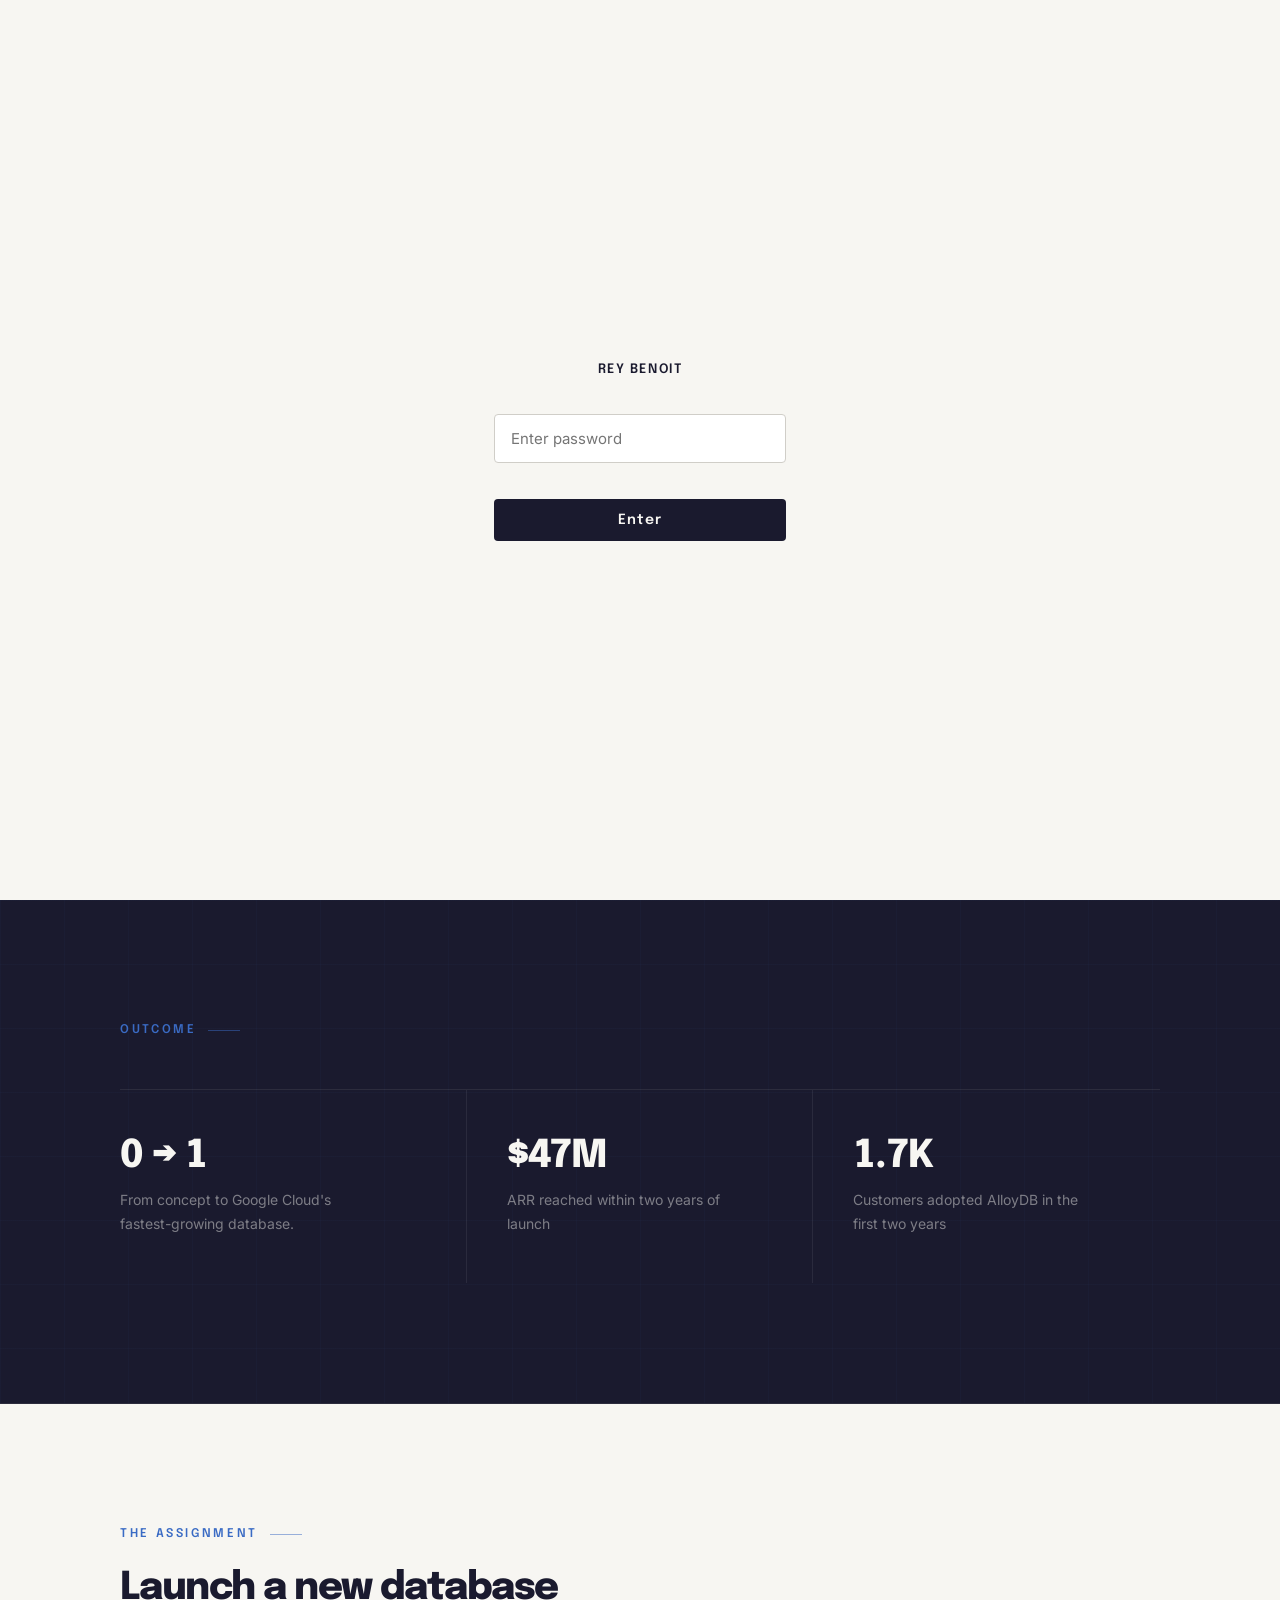
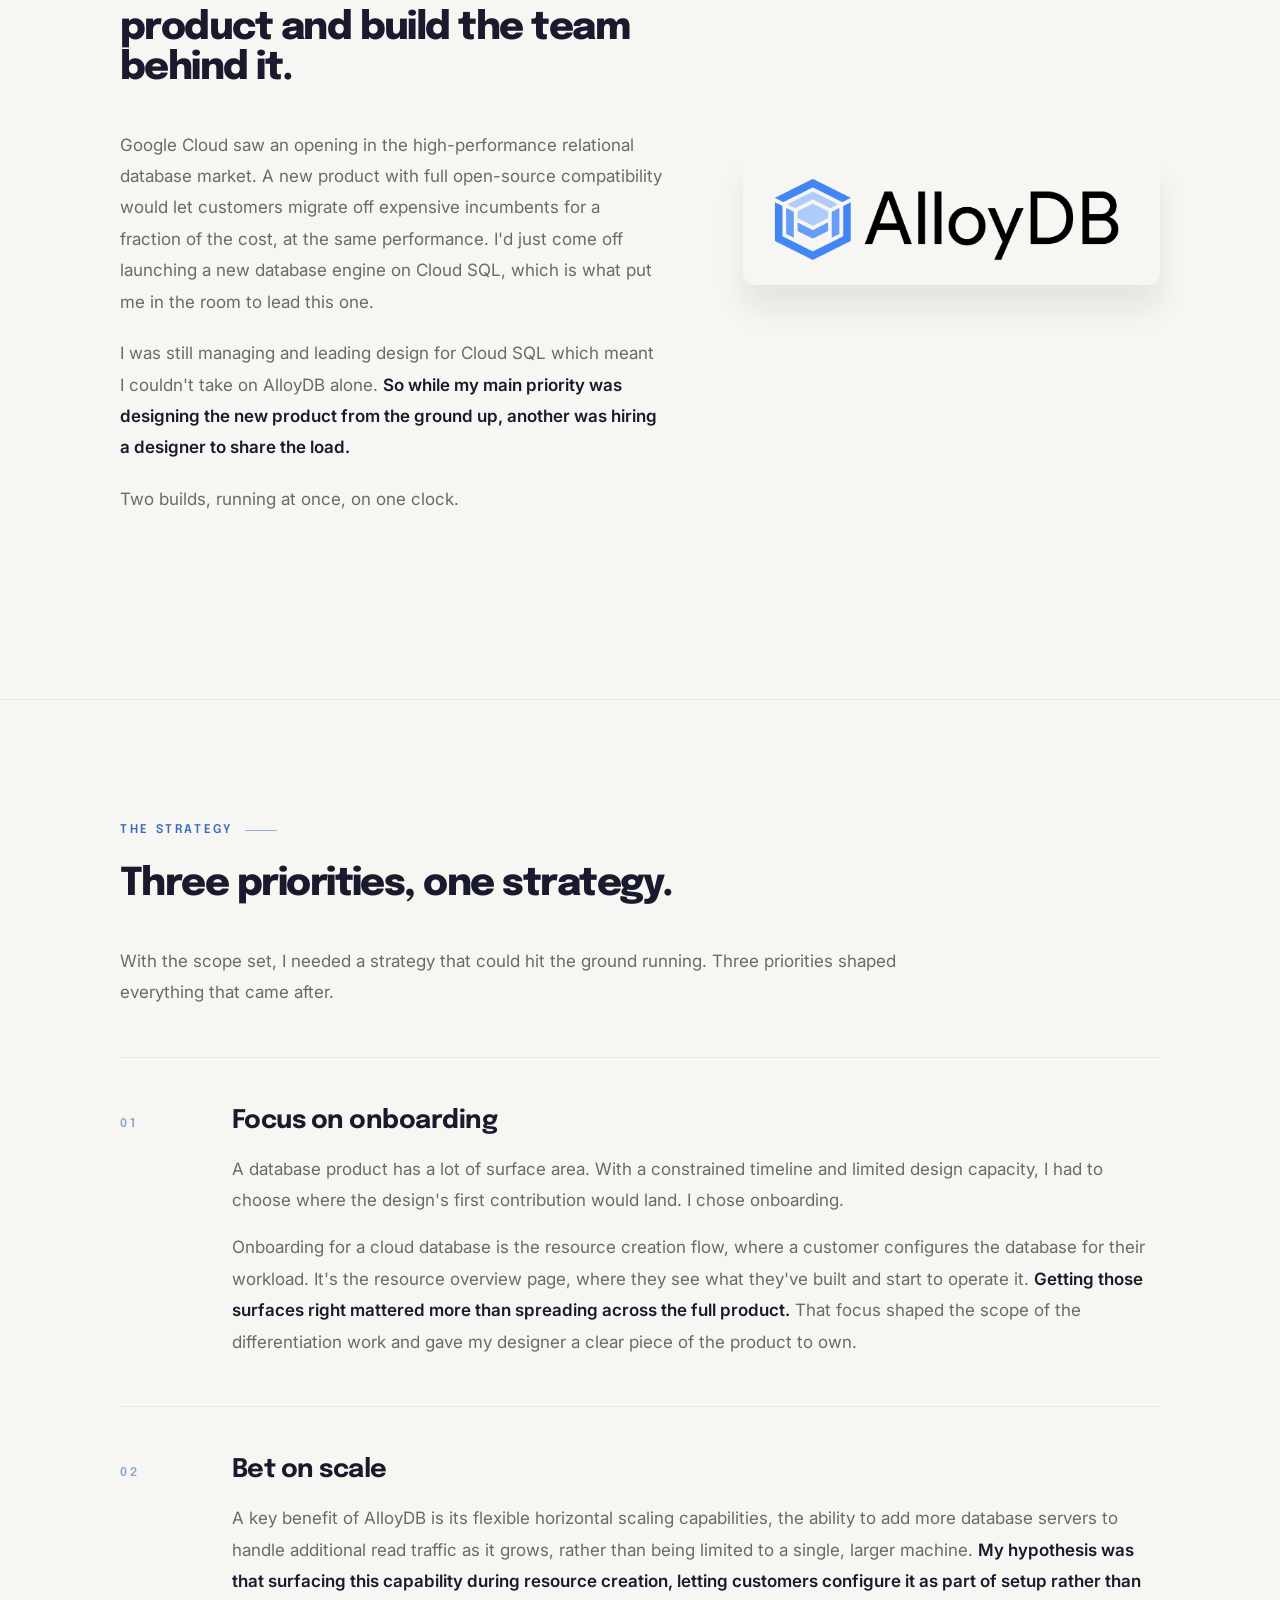
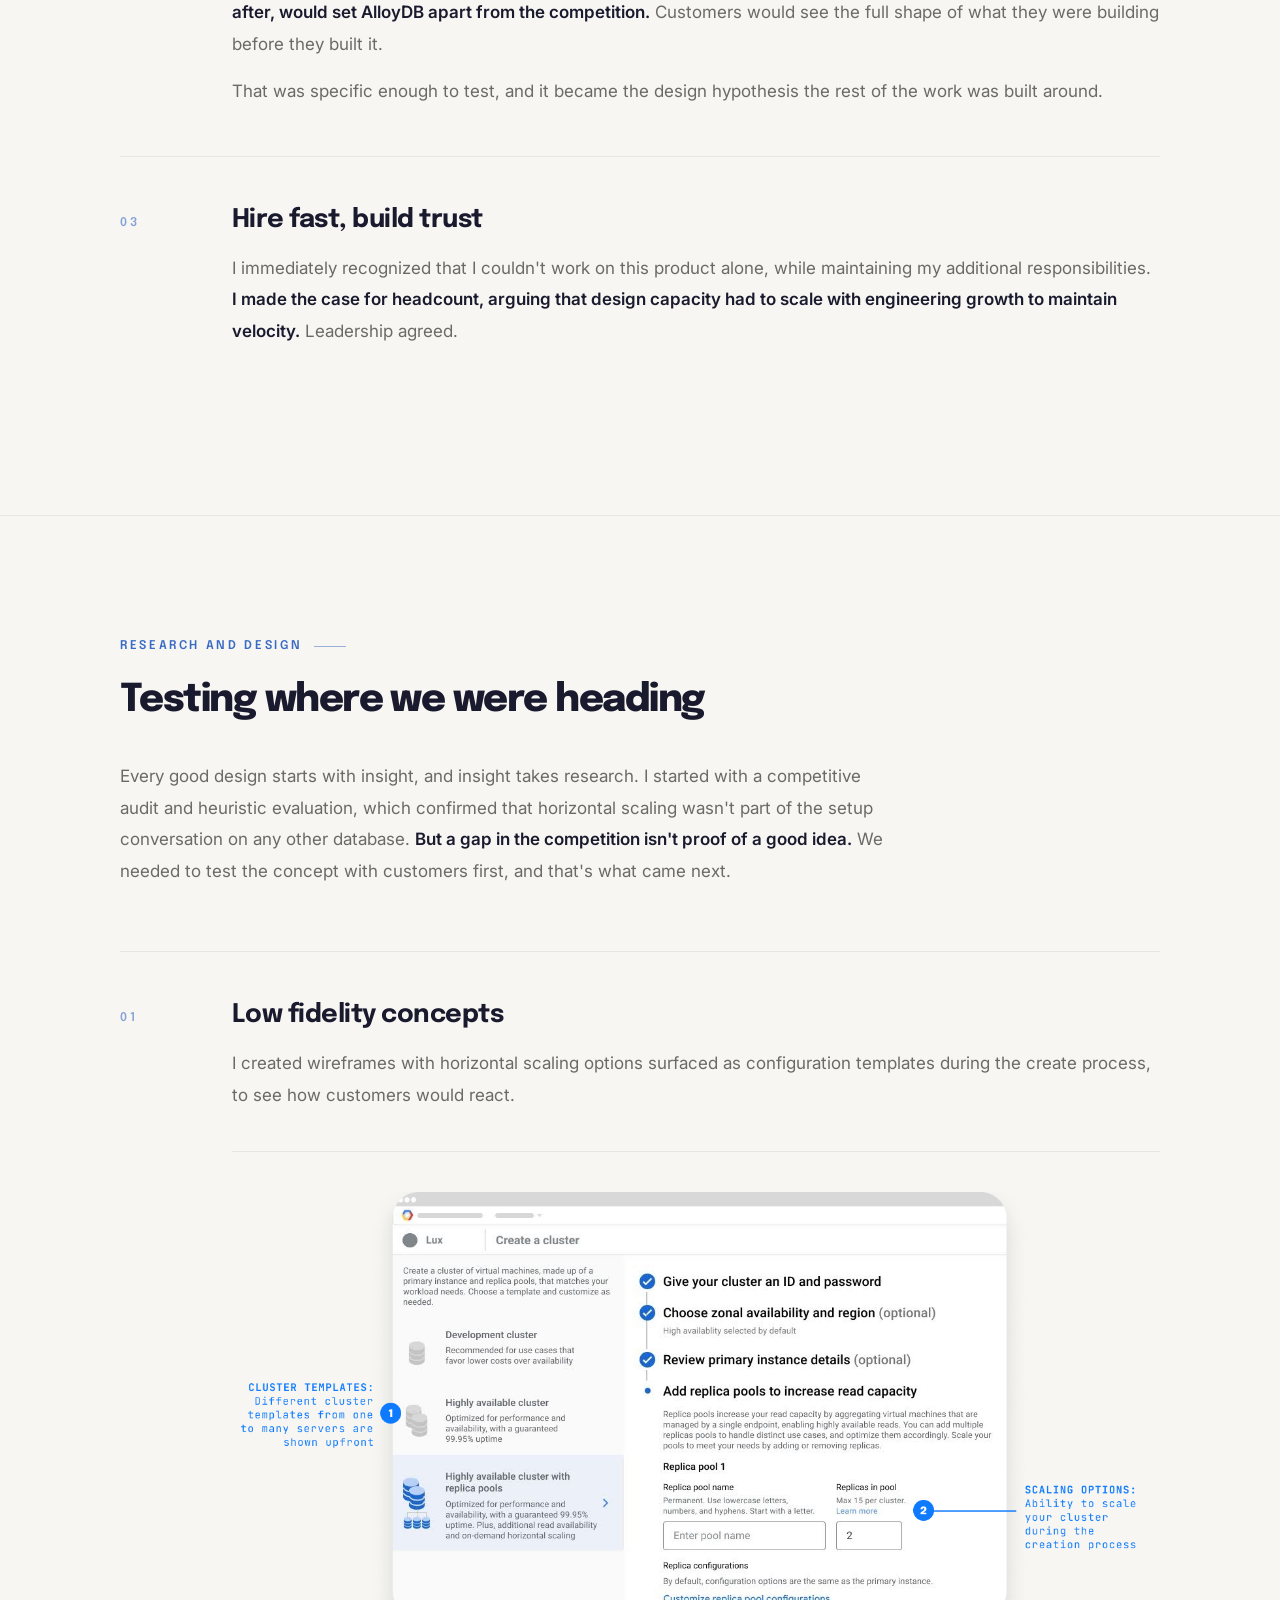
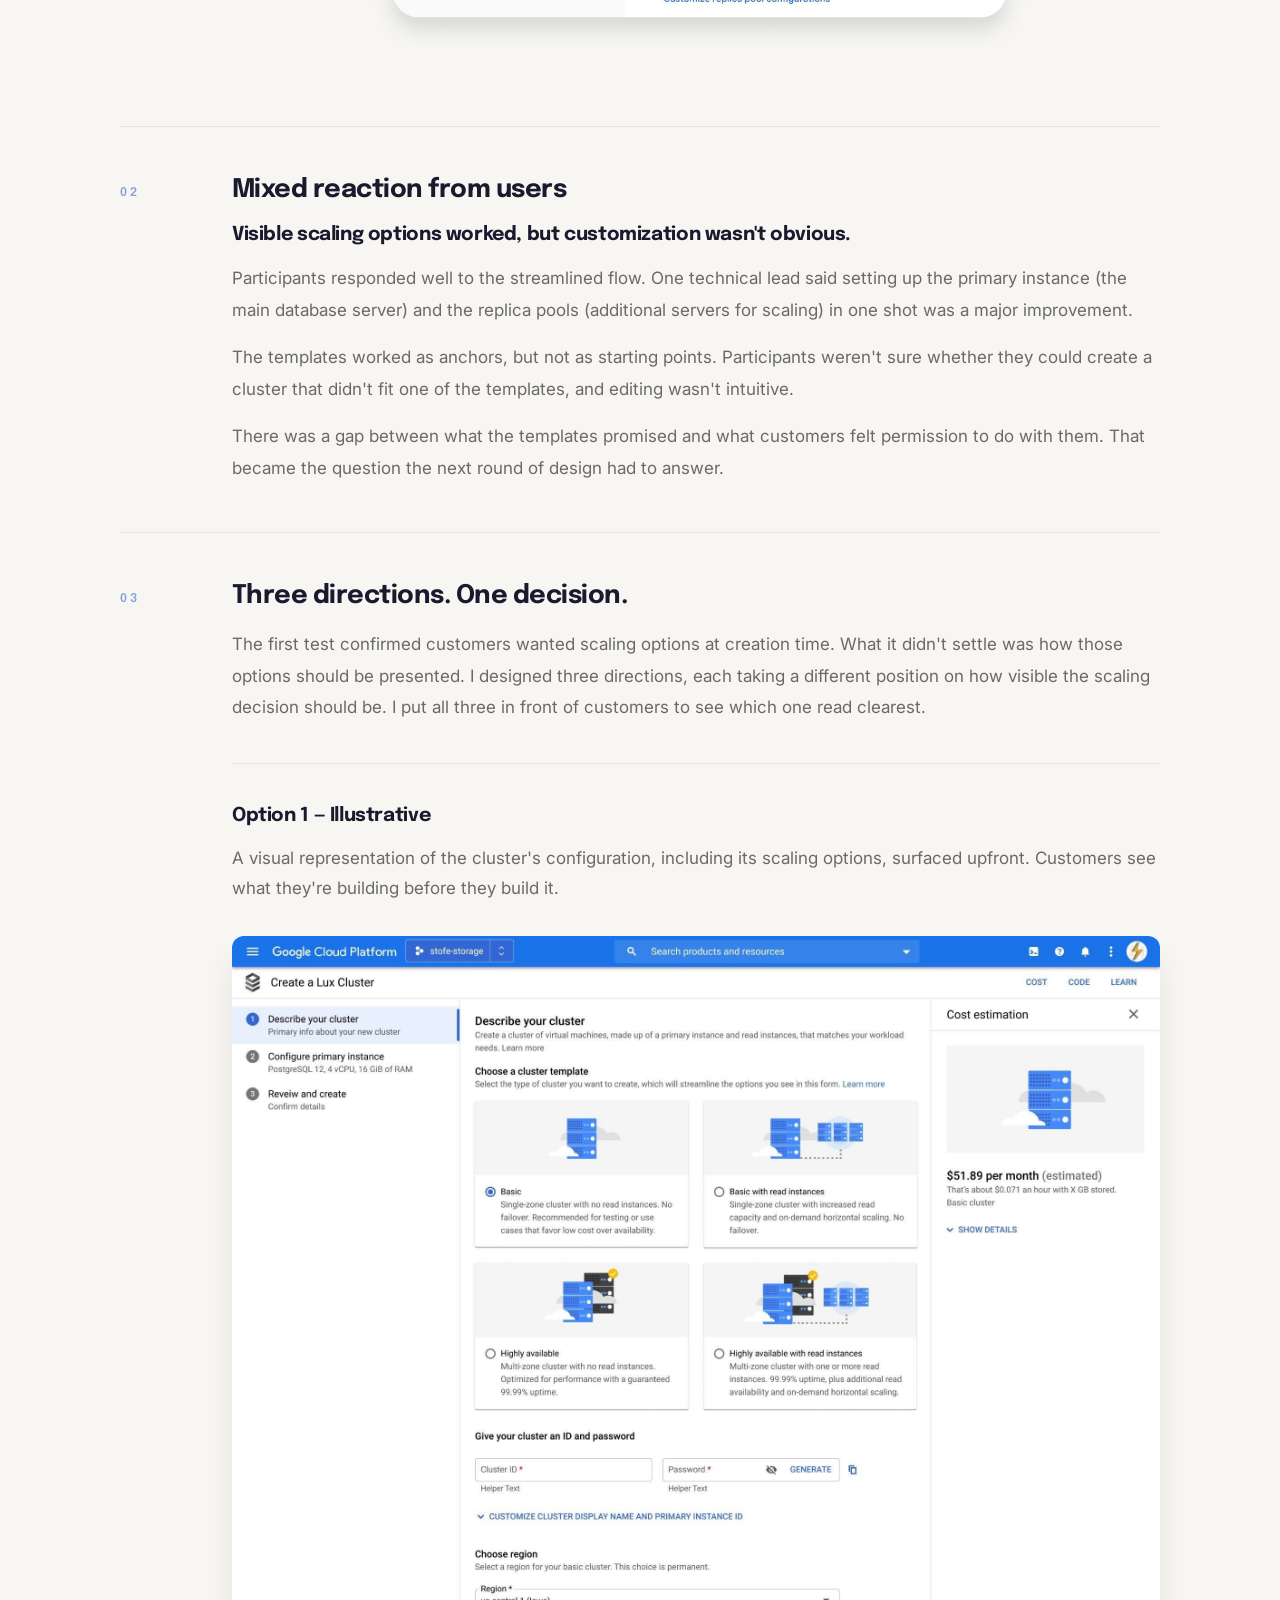
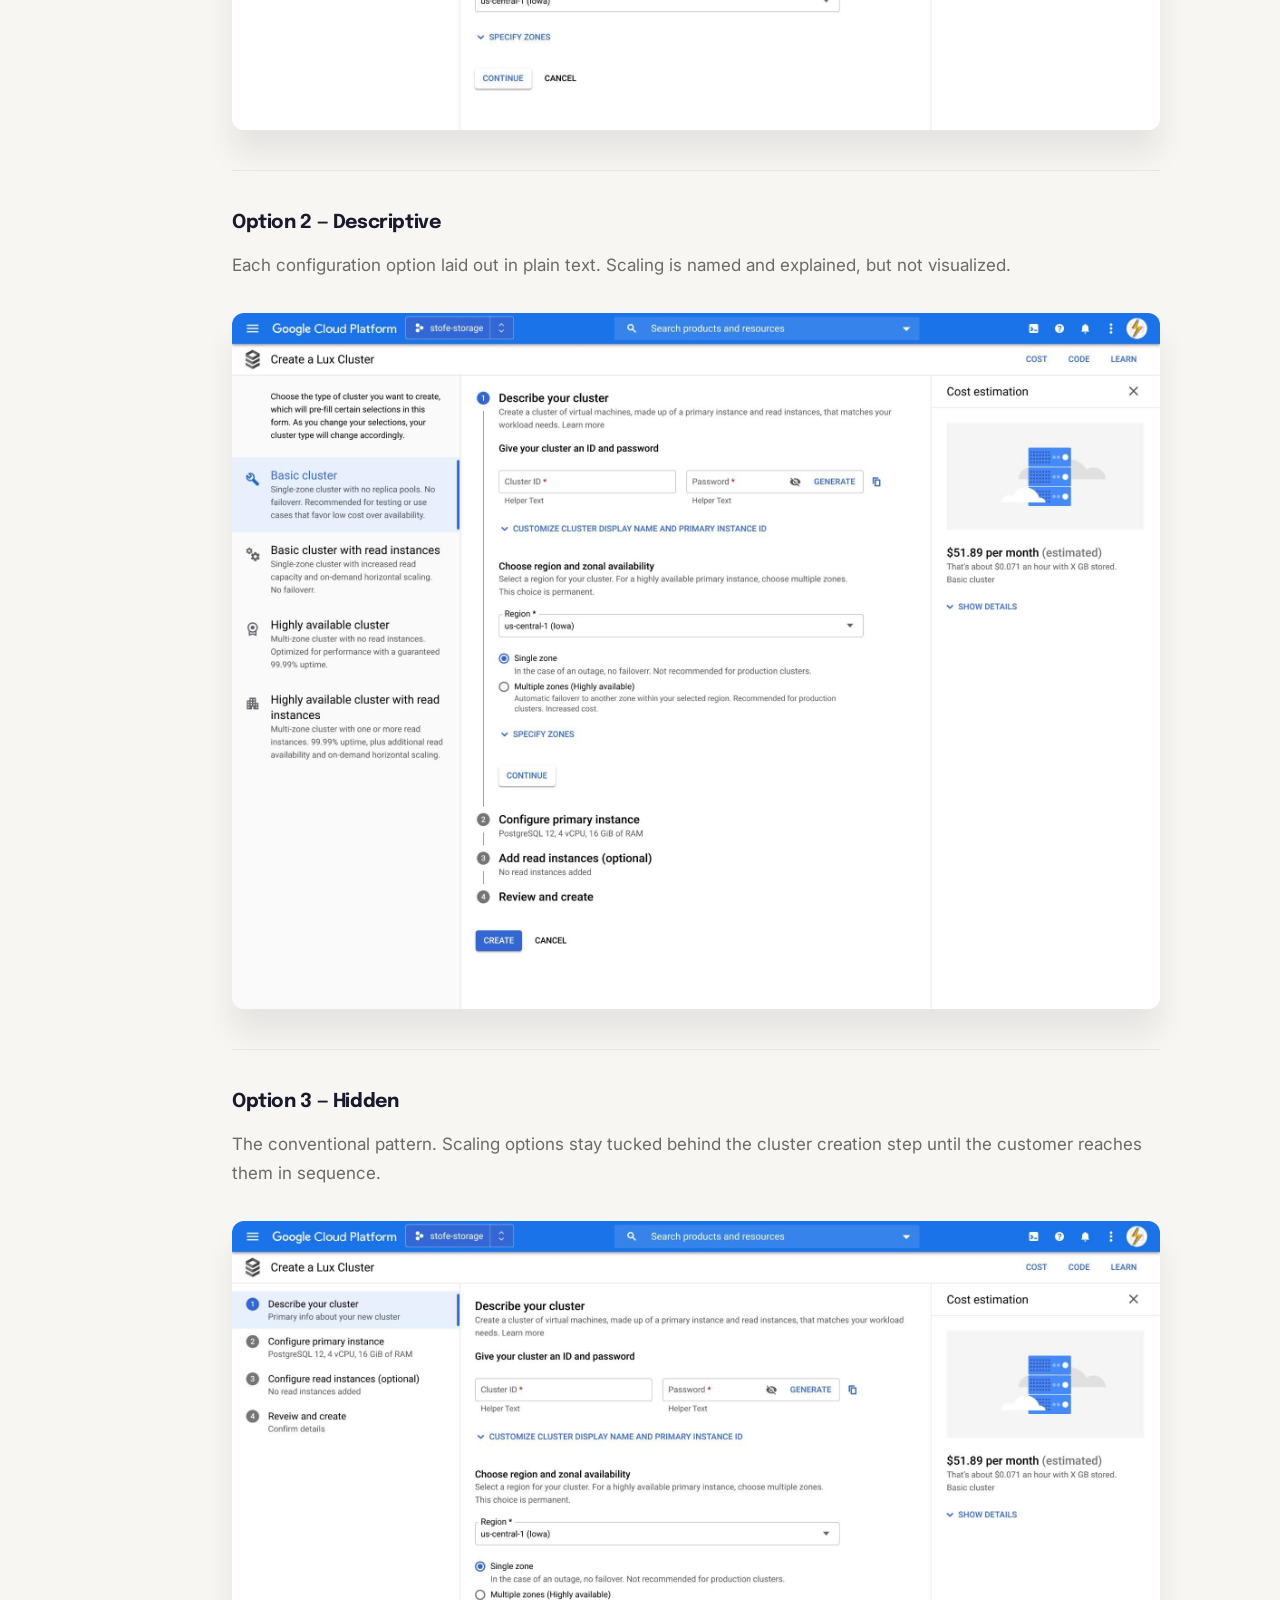
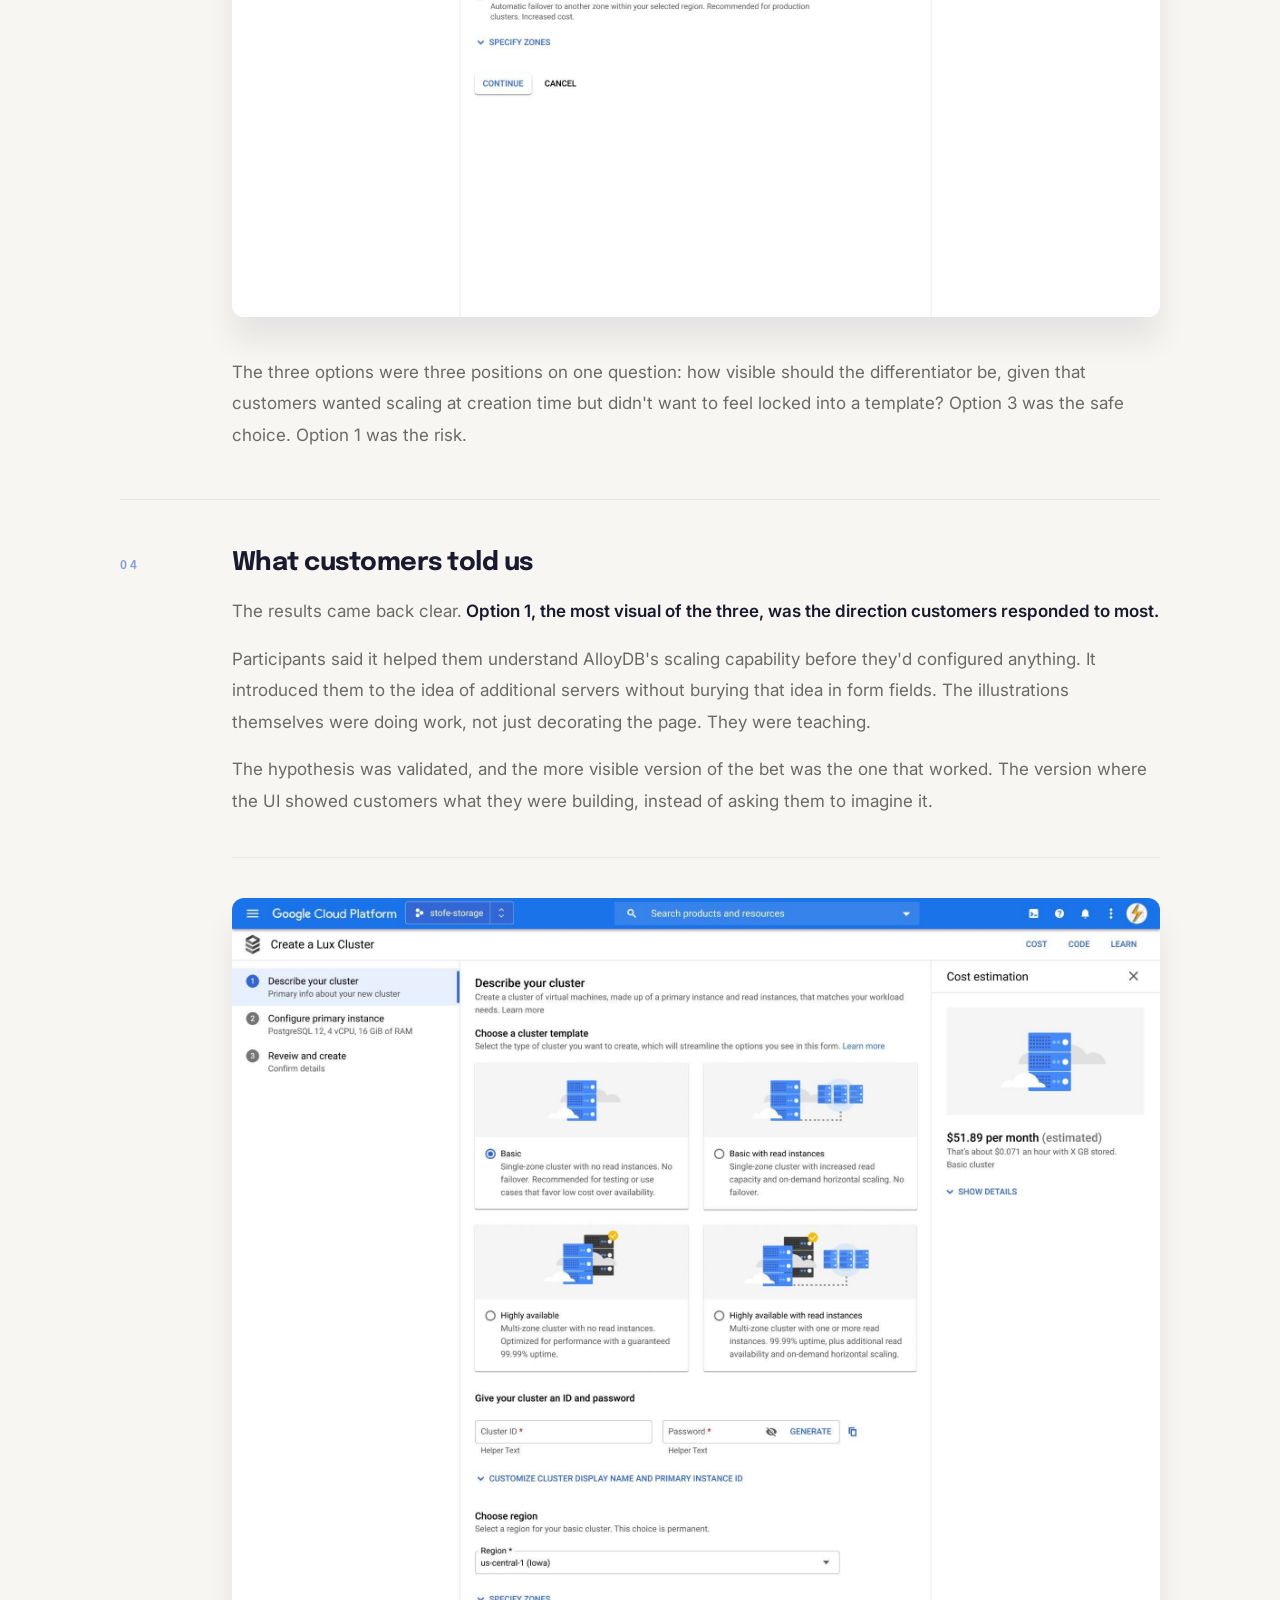
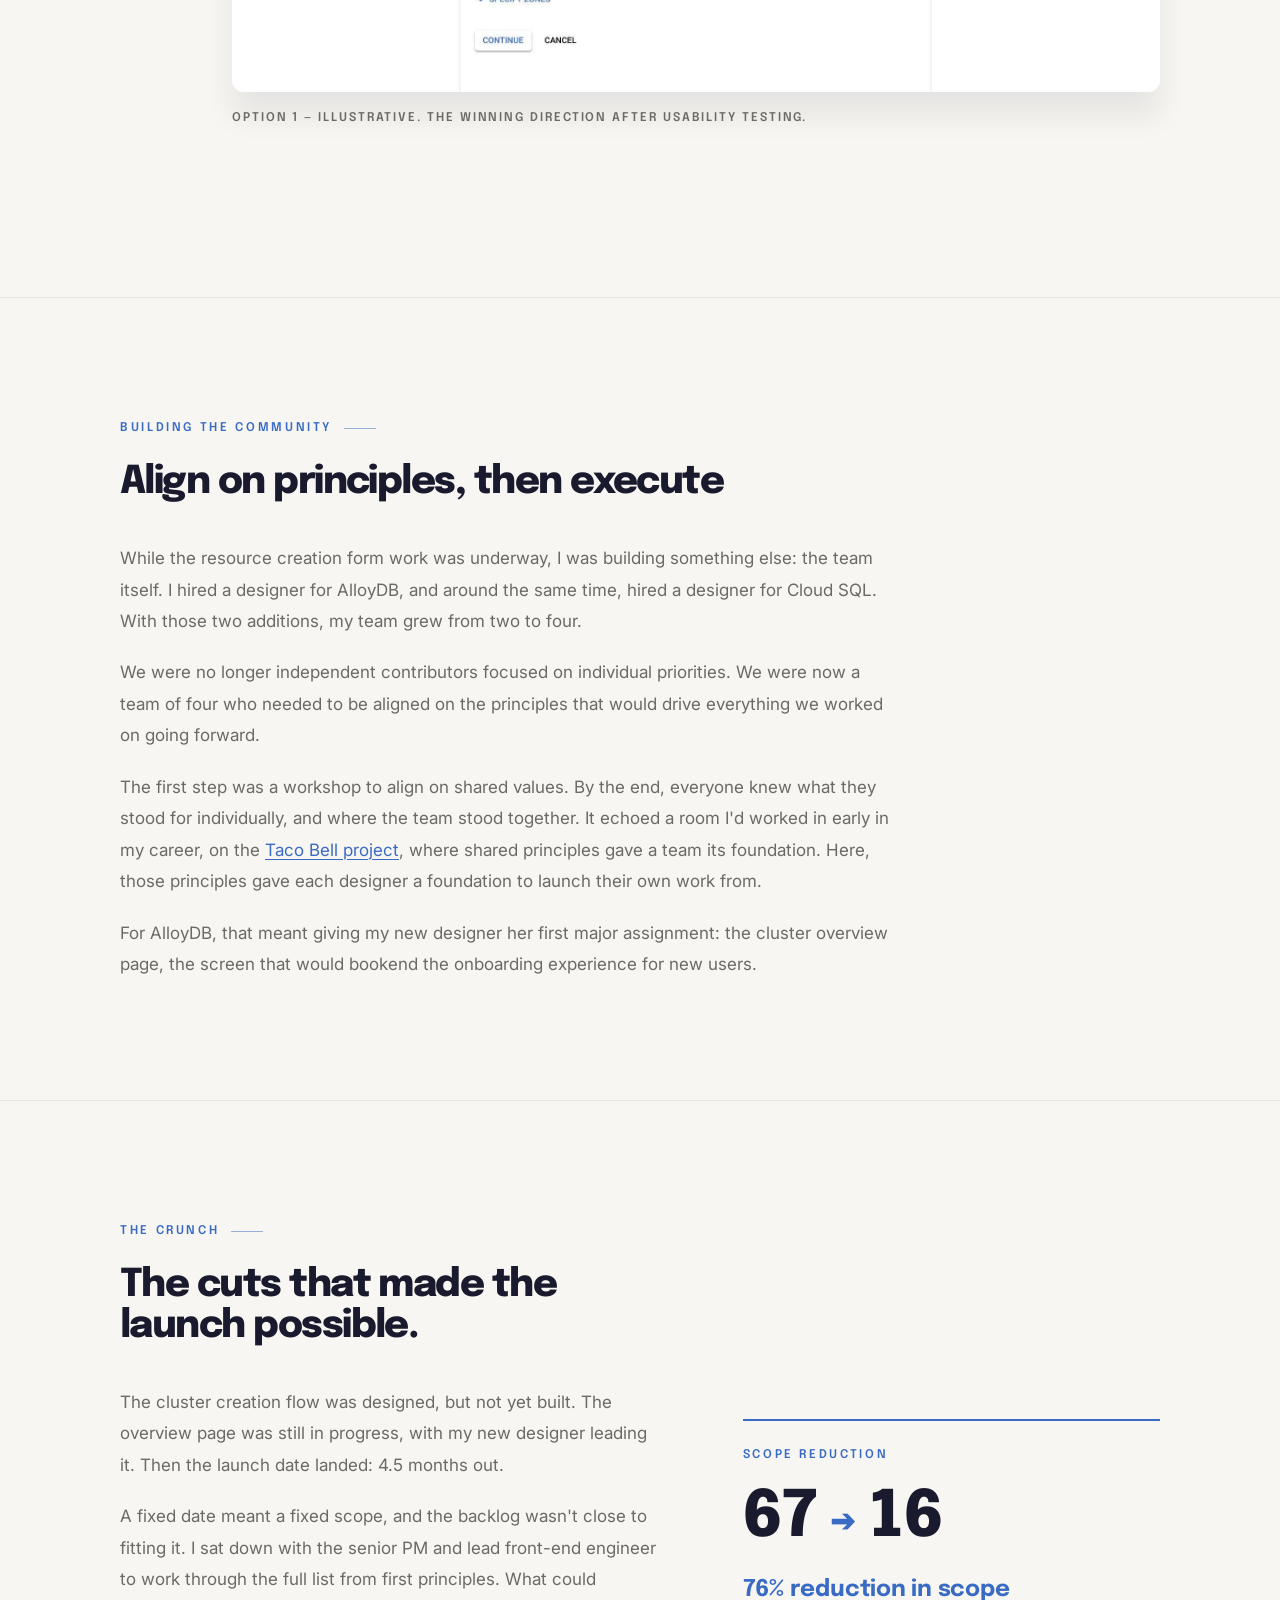
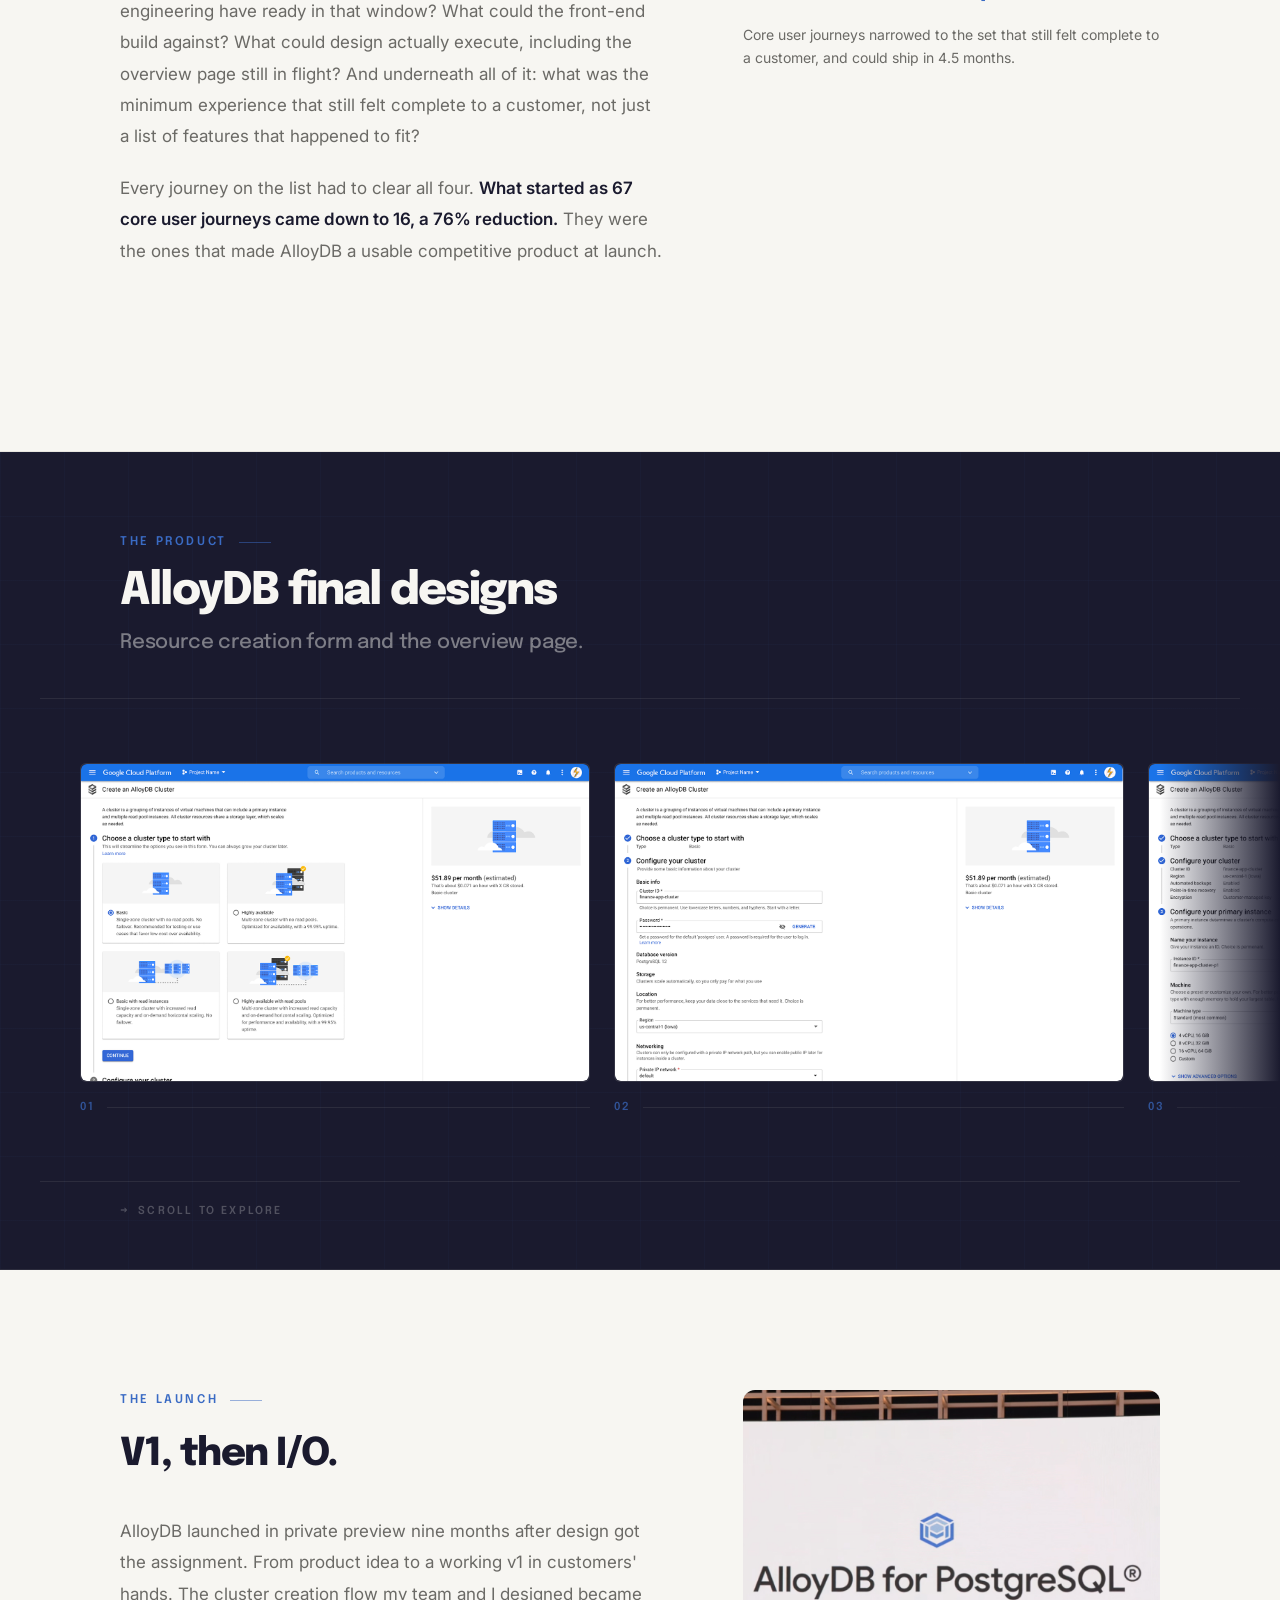
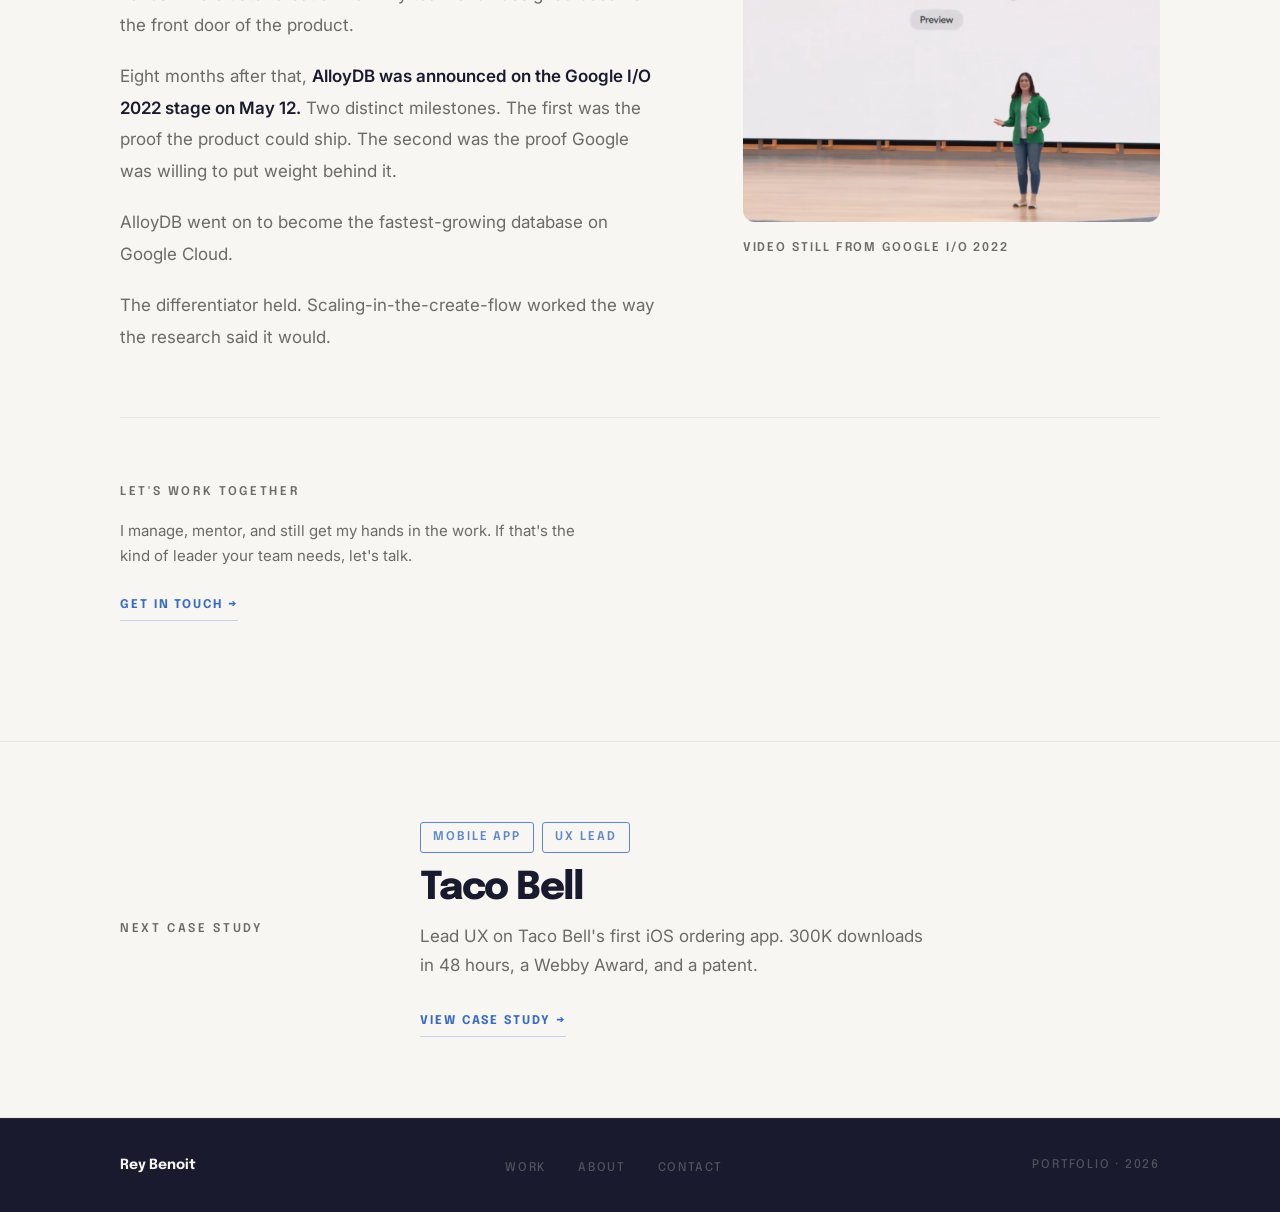
==== commit da3e28b4: "Update alloydb.html content Co-Authored-By: Claude Sonnet 4.6 <noreply@anthropic.com>" ====
--- a/alloydb.html
+++ b/alloydb.html
@@ -982,7 +982,7 @@
 
       <div class="takeaways-cta" data-fade>
         <div class="takeaways-cta-eyebrow">Let's work together</div>
-        <p class="takeaways-cta-text">If you're building a team that wants design leadership ready for what's next, let's talk.</p>
+        <p class="takeaways-cta-text">I manage, mentor, and still get my hands in the work. If that's the kind of leader your team needs, let's talk.</p>
         <a class="cs-link" href="index.html#contact">Get in touch →</a>
       </div>
 
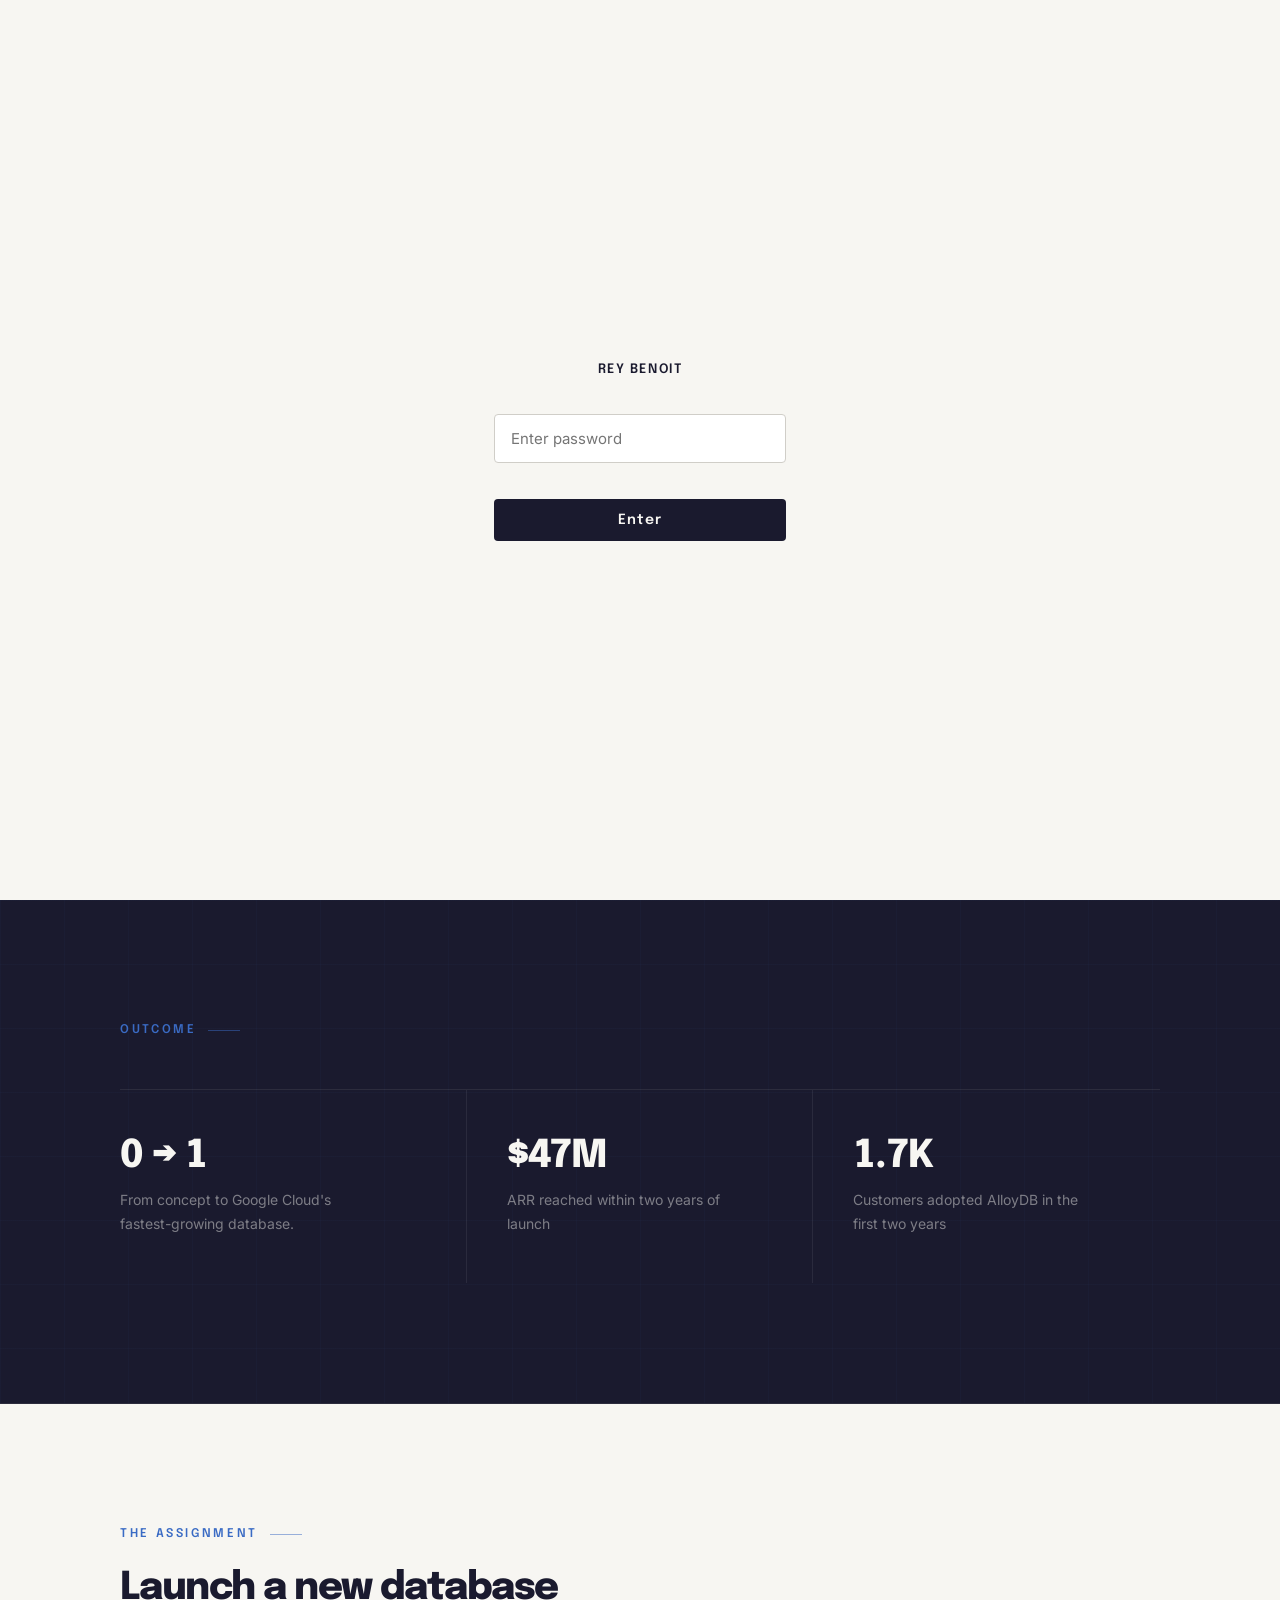
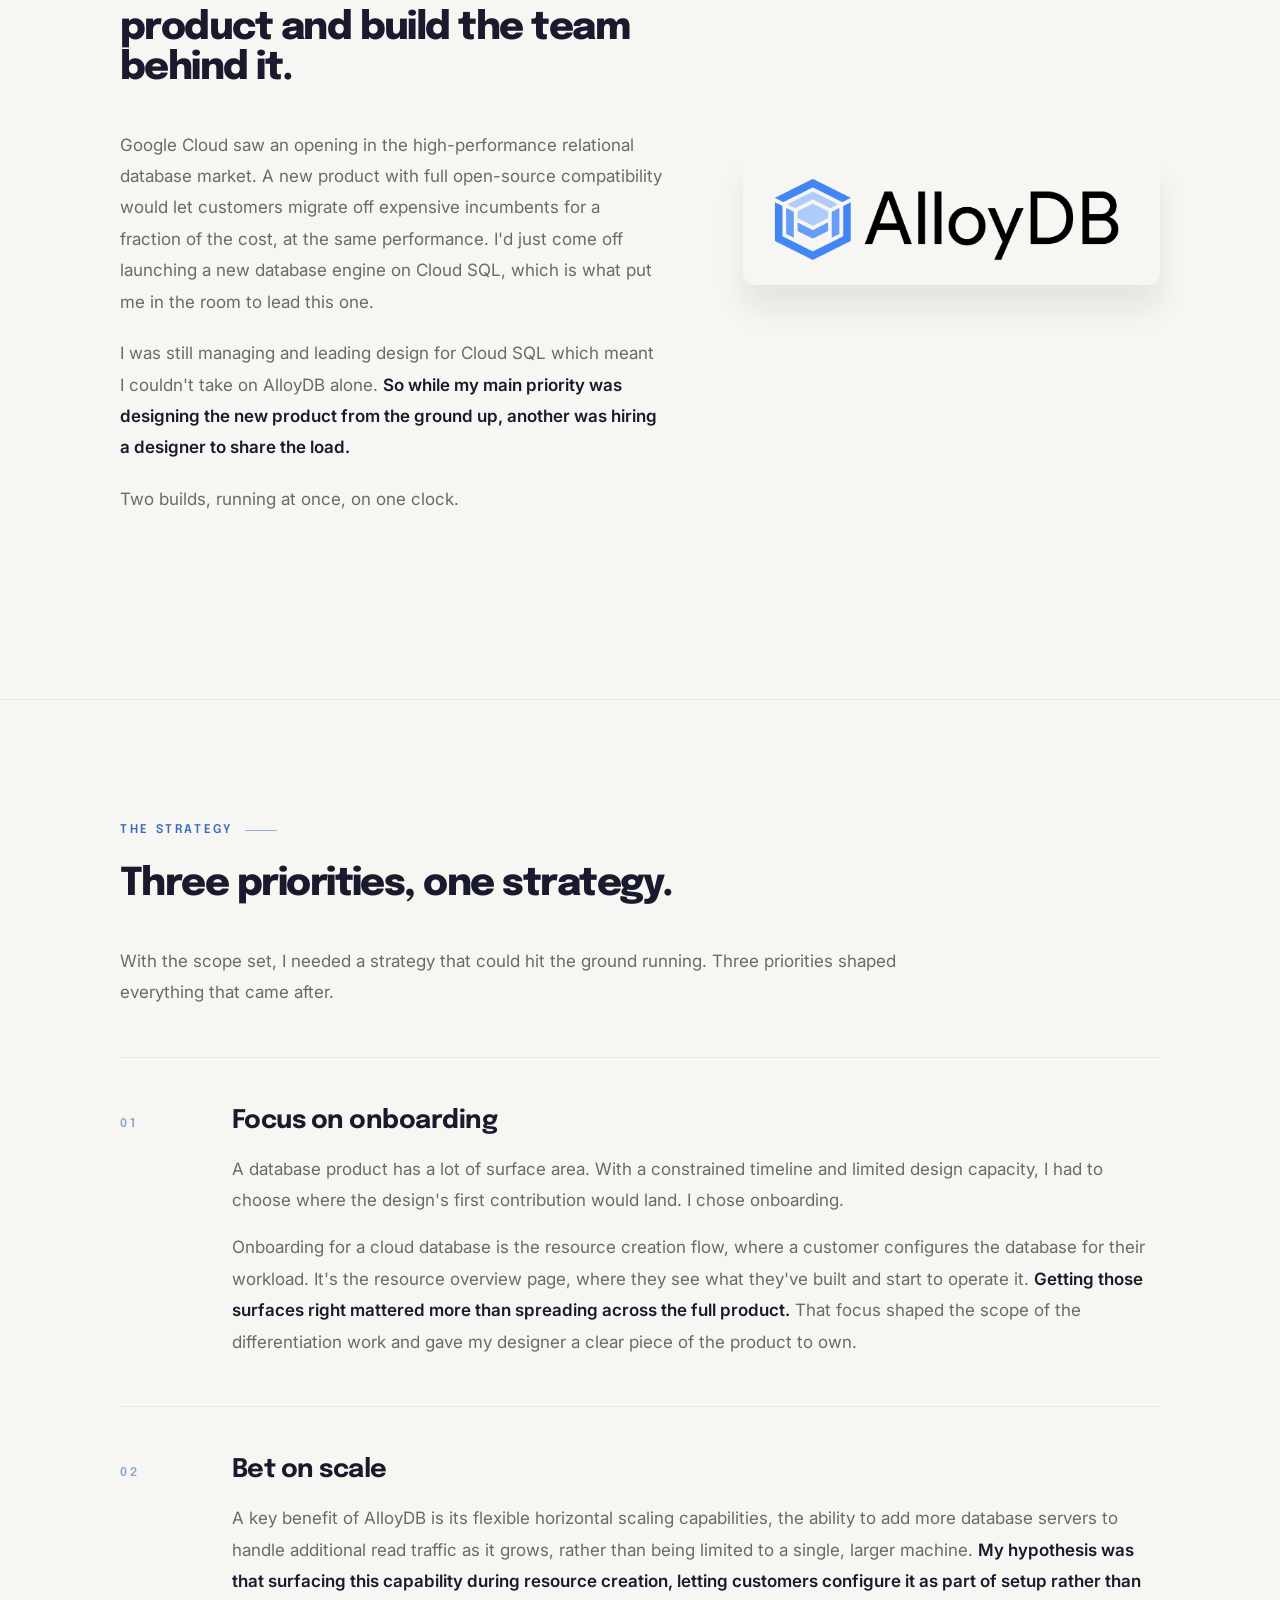
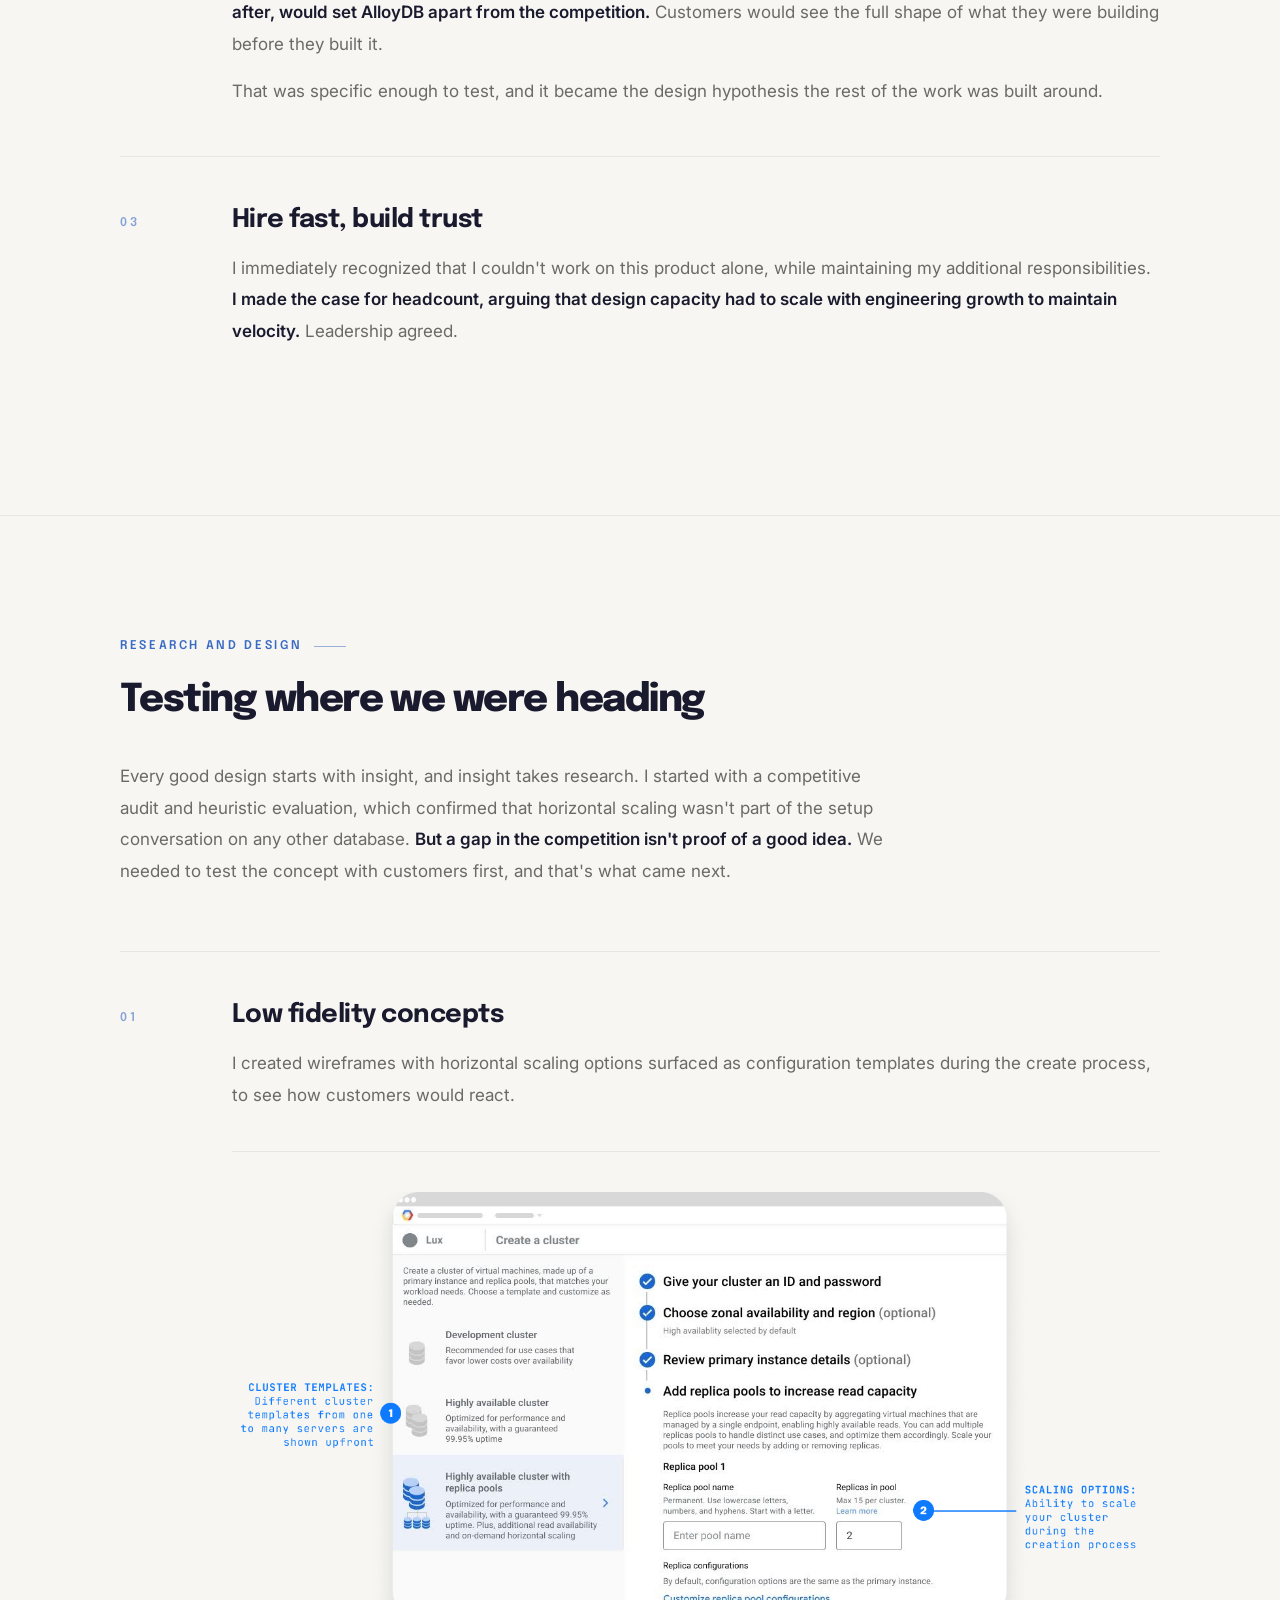
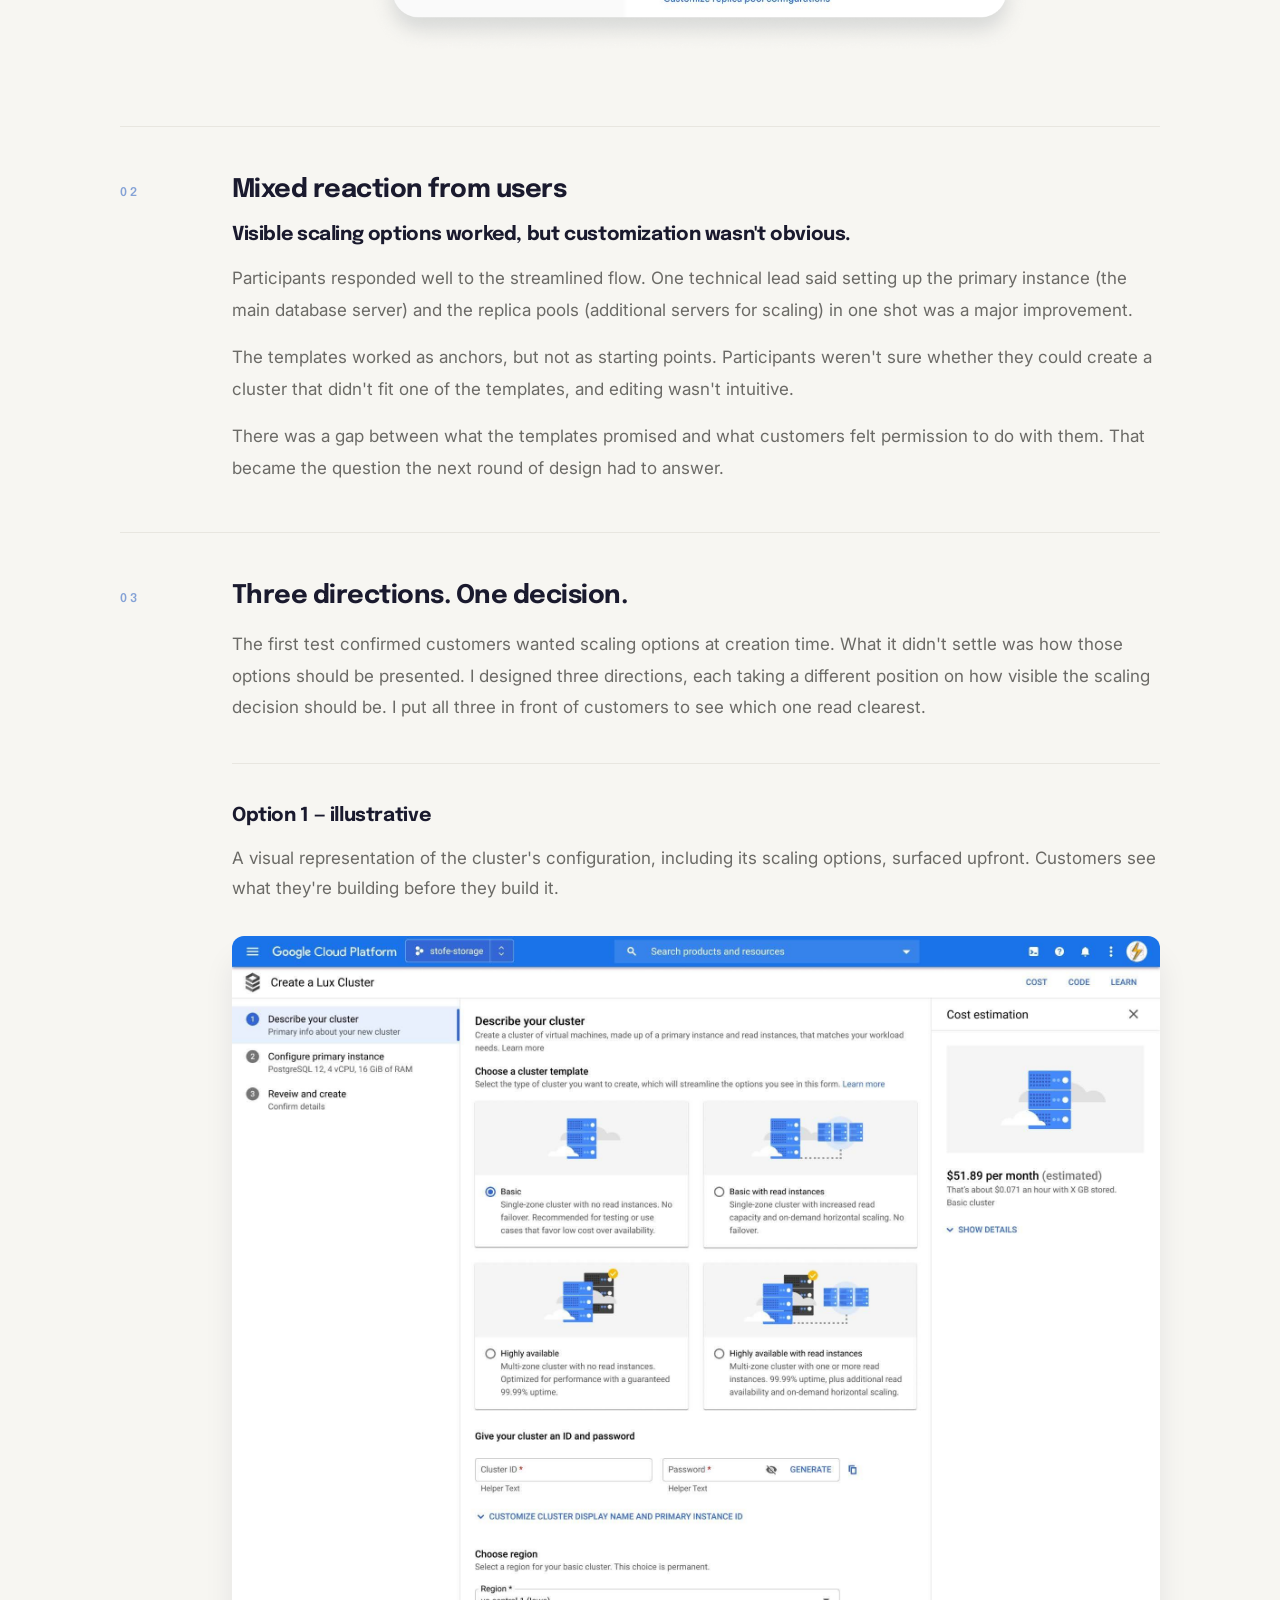
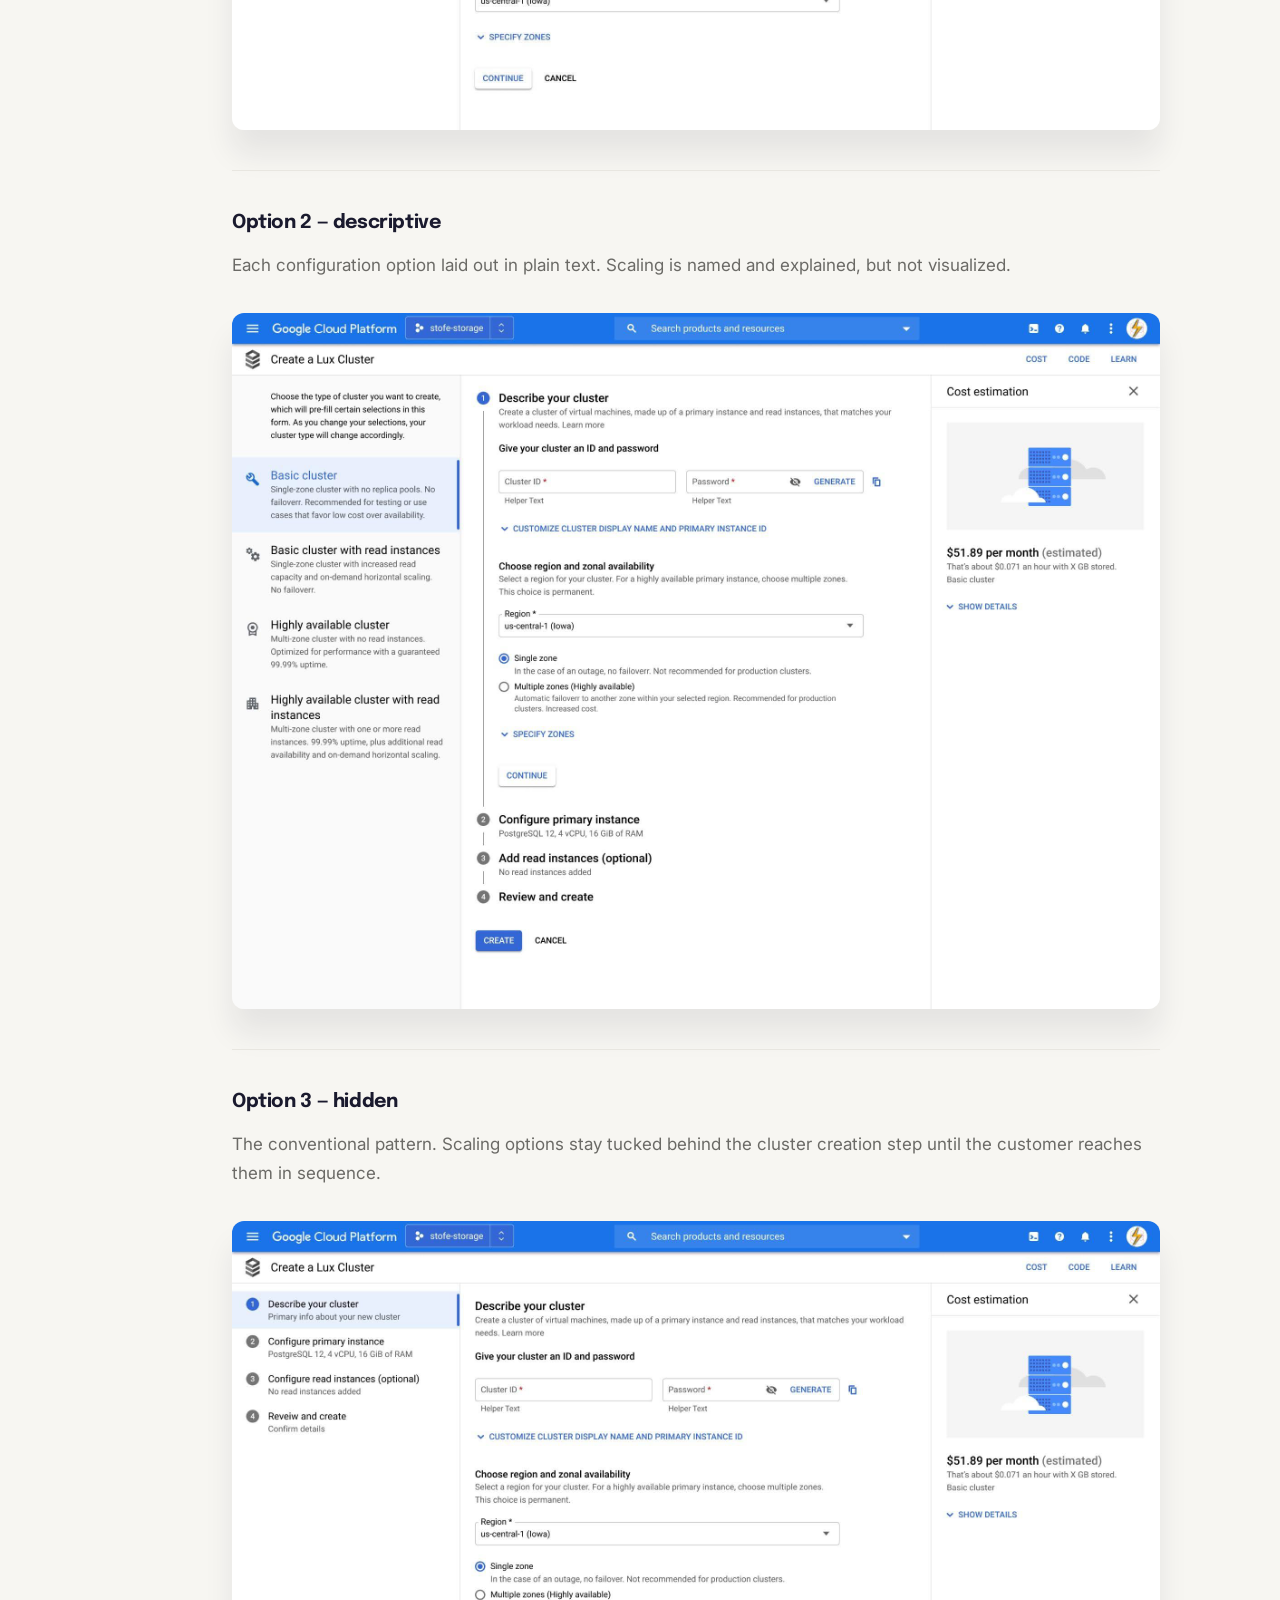
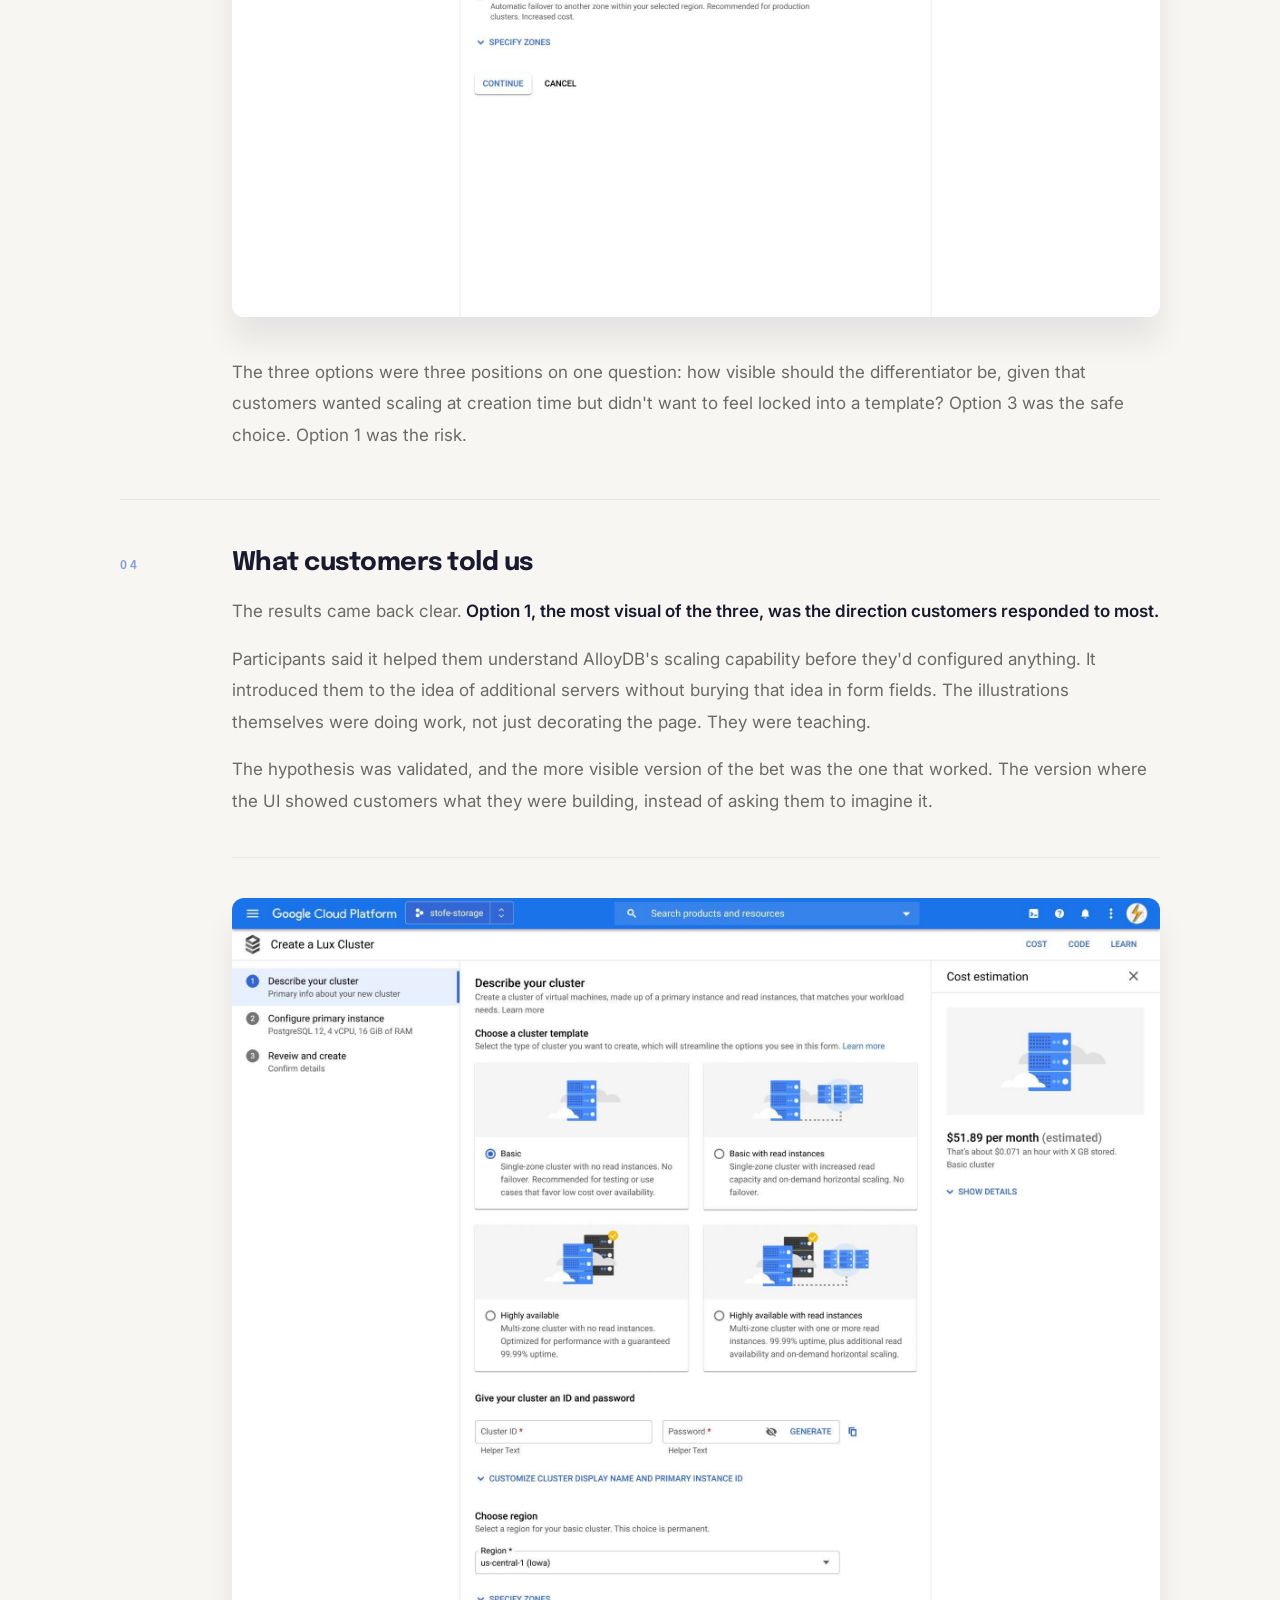
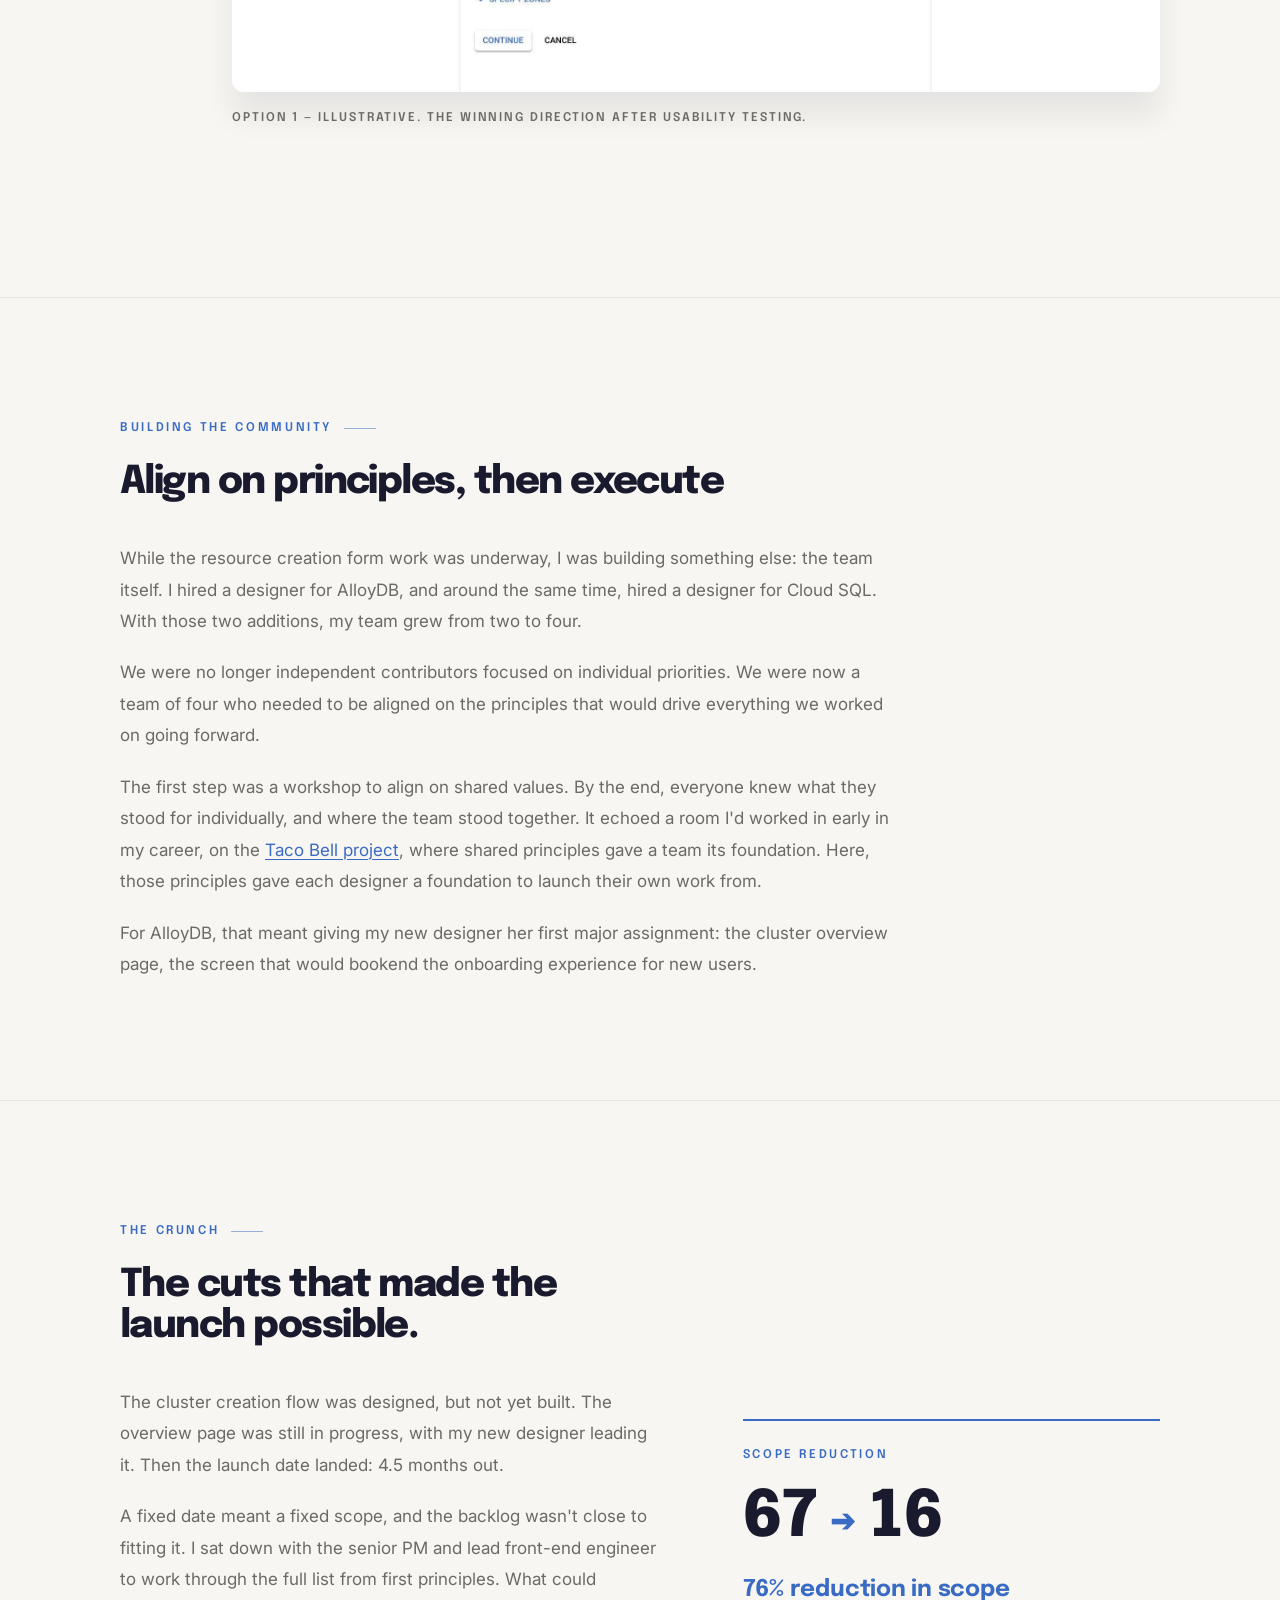
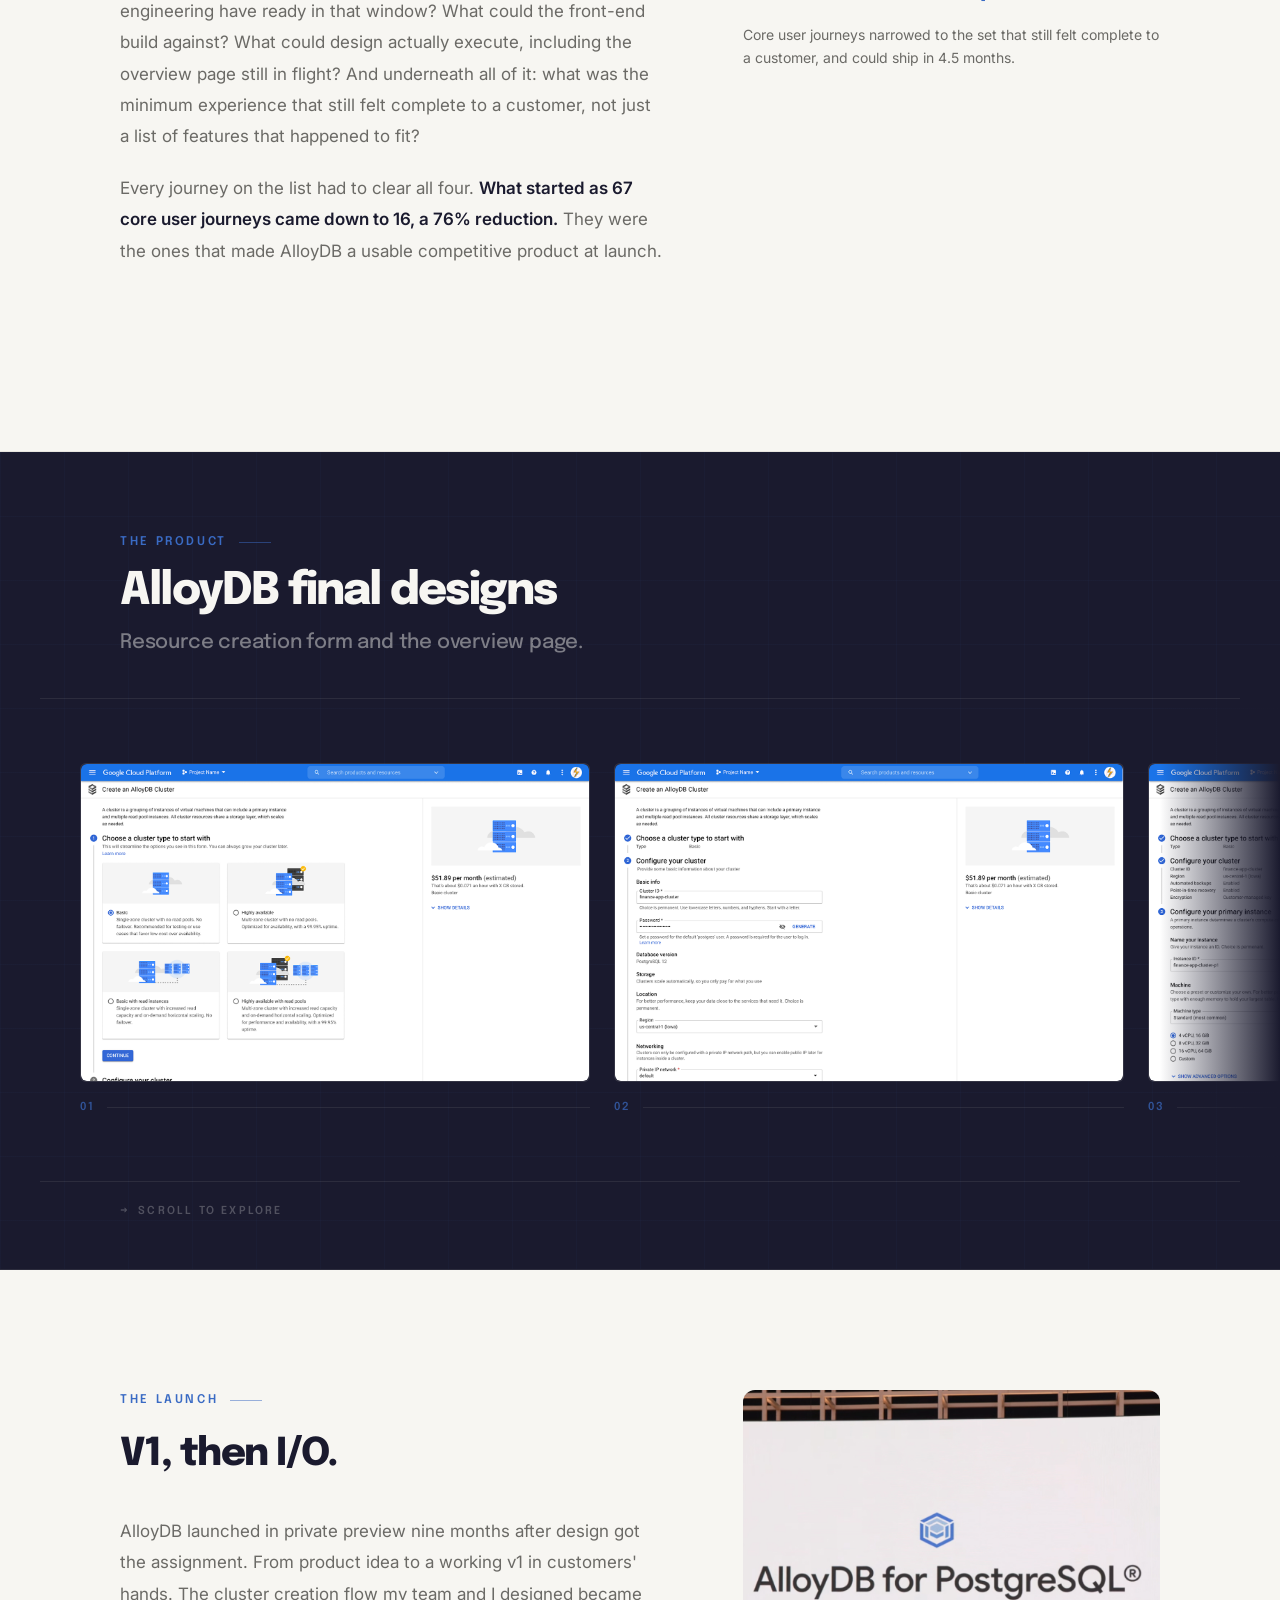
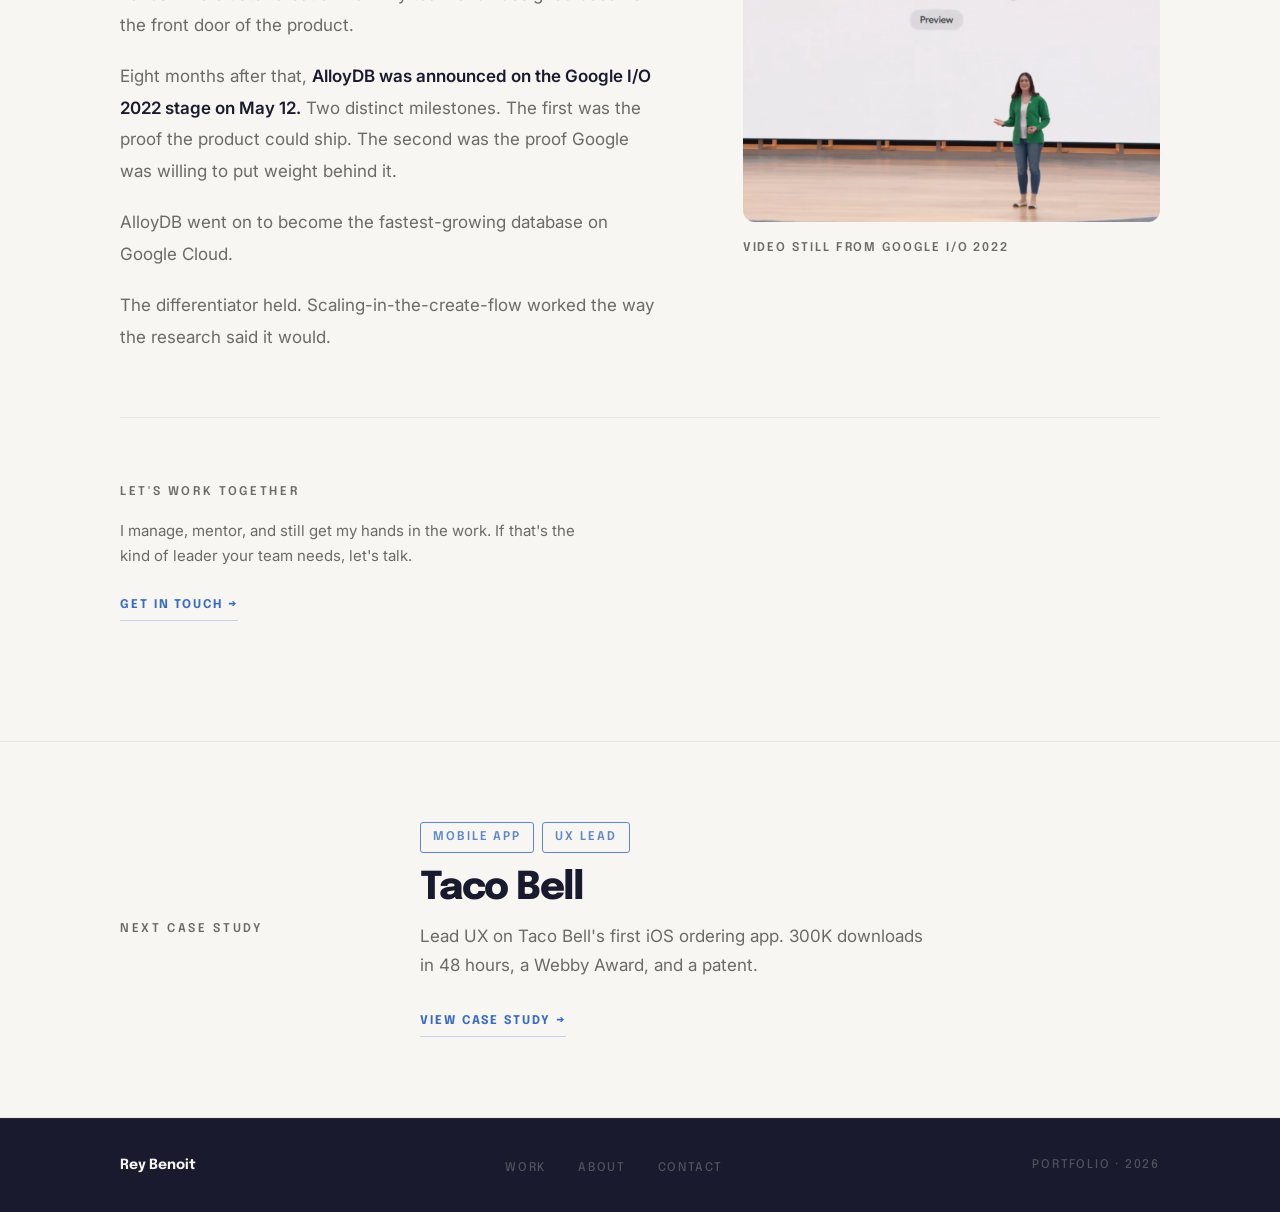
==== commit 7ccc60d7: "Convert headings to sentence case Sentence-case all h1-h3 headings across index, alloydb, taco-bell," ====
--- a/alloydb.html
+++ b/alloydb.html
@@ -11,6 +11,7 @@
 <link href="https://fonts.googleapis.com/css2?family=Epilogue:wght@200;300;400;500;600;700;800;900&family=Inter:wght@300;400;500&display=swap" rel="stylesheet">
 <script src="https://mcp.figma.com/mcp/html-to-design/capture.js" async></script>
 <link rel="stylesheet" href="typography.css">
+<link rel="stylesheet" href="section-nav.css">
 <style>
 
 /* ── Reset & Root ── */
@@ -691,7 +692,7 @@
   </section>
 
   <!-- ── 2. STATS ── -->
-  <section class="cs-stats">
+  <section class="cs-stats" data-section-dark>
     <div class="container">
       <div class="label" data-fade>Outcome</div>
       <div class="outcome-grid">
@@ -712,7 +713,7 @@
   </section>
 
   <!-- ── 01 THE ASSIGNMENT ── -->
-  <section class="cs-section">
+  <section class="cs-section" id="assignment" data-section="The Assignment">
     <div class="container">
       <div class="cs-section-brief" data-fade>
         <div>
@@ -732,7 +733,7 @@
   </section>
 
   <!-- ── THE STRATEGY ── -->
-  <section class="cs-section">
+  <section class="cs-section" id="strategy" data-section="The Strategy">
     <div class="container">
       <div class="label" data-fade>The Strategy</div>
       <h2 class="cs-section-title" data-fade data-delay="1">Three priorities, one strategy.</h2>
@@ -780,7 +781,7 @@
 
 
   <!-- ── 01 UNDERSTAND ── -->
-  <section class="cs-section">
+  <section class="cs-section" id="research" data-section="Research and design">
     <div class="container">
       <div class="cs-section-brief" data-fade style="grid-template-columns: 1fr;">
         <div>
@@ -829,17 +830,17 @@
             <p>The first test confirmed customers wanted scaling options at creation time. What it didn't settle was how those options should be presented. I designed three directions, each taking a different position on how visible the scaling decision should be. I put all three in front of customers to see which one read clearest.</p>
           </div>
           <div class="poc-image-wrap" style="border-top: 1px solid var(--mid); padding-top: var(--space-8); margin-top: var(--space-8); margin-bottom: 0;">
-            <h3 class="design-moment-title" style="margin-bottom: var(--space-4); font-size: clamp(16px, 1.5vw, 20px);">Option 1 — Illustrative</h3>
+            <h3 class="design-moment-title" style="margin-bottom: var(--space-4); font-size: clamp(16px, 1.5vw, 20px);">Option 1 — illustrative</h3>
             <p style="margin-bottom: var(--space-7); color: var(--mid-text);">A visual representation of the cluster's configuration, including its scaling options, surfaced upfront. Customers see what they're building before they build it.</p>
             <img src="assets/alloydb/wf-option1.jpg" alt="Option 1 — Illustrative wireframe" class="cs-img cs-img--elevated cs-img--clickable" onclick="openCarousel(['assets/alloydb/wf-option1.jpg'],0)">
           </div>
           <div class="poc-image-wrap" style="border-top: 1px solid var(--mid); padding-top: var(--space-8); margin-top: var(--space-8); margin-bottom: 0;">
-            <h3 class="design-moment-title" style="margin-bottom: var(--space-4); font-size: clamp(16px, 1.5vw, 20px);">Option 2 — Descriptive</h3>
+            <h3 class="design-moment-title" style="margin-bottom: var(--space-4); font-size: clamp(16px, 1.5vw, 20px);">Option 2 — descriptive</h3>
             <p style="margin-bottom: var(--space-7); color: var(--mid-text);">Each configuration option laid out in plain text. Scaling is named and explained, but not visualized.</p>
             <img src="assets/alloydb/wf-option2.jpg" alt="Option 2 — Descriptive wireframe" class="cs-img cs-img--elevated cs-img--clickable" onclick="openCarousel(['assets/alloydb/wf-option2.jpg'],0)">
           </div>
           <div class="poc-image-wrap" style="border-top: 1px solid var(--mid); padding-top: var(--space-8); margin-top: var(--space-8); margin-bottom: 0;">
-            <h3 class="design-moment-title" style="margin-bottom: var(--space-4); font-size: clamp(16px, 1.5vw, 20px);">Option 3 — Hidden</h3>
+            <h3 class="design-moment-title" style="margin-bottom: var(--space-4); font-size: clamp(16px, 1.5vw, 20px);">Option 3 — hidden</h3>
             <p style="margin-bottom: var(--space-7); color: var(--mid-text);">The conventional pattern. Scaling options stay tucked behind the cluster creation step until the customer reaches them in sequence.</p>
             <img src="assets/alloydb/wf-option3.jpg" alt="Option 3 — Hidden wireframe" class="cs-img cs-img--elevated cs-img--clickable" onclick="openCarousel(['assets/alloydb/wf-option3.jpg'],0)">
           </div>
@@ -870,7 +871,7 @@
   </section>
 
   <!-- ── BUILDING THE COMMUNITY ── -->
-  <section class="cs-section">
+  <section class="cs-section" id="community" data-section="Building the community">
     <div class="container">
       <div class="label" data-fade>Building the community</div>
       <h2 class="cs-section-title" data-fade data-delay="1">Align on principles, then execute</h2>
@@ -884,7 +885,7 @@
   </section>
 
   <!-- ── THE CRUNCH ── -->
-  <section class="cs-section">
+  <section class="cs-section" id="crunch" data-section="The Crunch">
     <div class="container">
       <div class="cs-section-brief" data-fade>
         <div>
@@ -909,7 +910,7 @@
   </section>
 
   <!-- ── SHOWCASE STRIP ── -->
-  <section class="cs-showcase">
+  <section class="cs-showcase" id="product" data-section="The Product" data-section-dark>
     <div class="cs-showcase-header" data-fade>
       <div class="label">The Product</div>
       <h2 class="cs-showcase-title">AlloyDB final designs</h2>
@@ -961,7 +962,7 @@
   </section>
 
   <!-- ── THE LAUNCH ── -->
-  <section class="cs-section">
+  <section class="cs-section" id="launch" data-section="The Launch">
     <div class="container">
       <div class="cs-section-brief" data-fade>
         <div>
@@ -1041,6 +1042,7 @@
     heroObs.observe(hero);
   })();
 </script>
+<script src="section-nav.js"></script>
 
 <div class="lightbox-overlay" id="lightbox" role="dialog" aria-modal="true">
   <button class="lightbox-close" id="lightboxClose" aria-label="Close"><svg viewBox="0 0 24 24"><line x1="18" y1="6" x2="6" y2="18"/><line x1="6" y1="6" x2="18" y2="18"/></svg></button>
--- a/section-nav.css
+++ b/section-nav.css
@@ -0,0 +1,119 @@
+/* ── IN-PAGE SECTION NAV (shared across case studies) ──
+   Rail in the left margin on wide screens (≥1440px), sticky sub-bar below.
+   Markup is auto-generated by section-nav.js from [data-section] elements.
+   Pages opt in by tagging sections:
+     data-section="Label"   → becomes a nav link
+     data-section-dark      → rail adapts colour while overlapping it
+   Requires .cs-hero as the reveal trigger and the shared design tokens. */
+
+/* Anchor offsets so jumped-to headings clear the fixed nav (+ sub-bar on narrow screens) */
+[data-section] { scroll-margin-top: 96px; }
+
+.section-nav { display: none; }
+.section-nav-list { list-style: none; }
+.section-nav a { text-decoration: none; }
+
+/* — Sub-bar mode (default, below the rail breakpoint) — */
+@media (max-width: 1439.98px) {
+  [data-section] { scroll-margin-top: 116px; }
+  .section-nav {
+    display: block;
+    position: fixed;
+    top: 60px; left: 0; right: 0;
+    z-index: 90;
+    background: rgb(var(--text-light-rgb) / var(--alpha-overlay));
+    backdrop-filter: blur(12px);
+    -webkit-backdrop-filter: blur(12px);
+    border-bottom: 1px solid var(--mid);
+    transform: translateY(-100%);
+    opacity: 0;
+    pointer-events: none;
+    transition:
+      transform 0.45s cubic-bezier(0.16, 1, 0.3, 1),
+      opacity 0.45s cubic-bezier(0.16, 1, 0.3, 1);
+  }
+  .section-nav.is-visible { transform: translateY(0); opacity: 1; pointer-events: auto; }
+  .section-nav-list {
+    display: flex;
+    max-width: var(--max);
+    margin: 0 auto;
+    padding: 0 var(--pad);
+    overflow-x: auto;
+    scrollbar-width: none;
+    -webkit-overflow-scrolling: touch;
+  }
+  .section-nav-list::-webkit-scrollbar { display: none; }
+  .section-nav a {
+    display: block;
+    white-space: nowrap;
+    font-family: var(--font-d);
+    font-size: 12px;
+    font-weight: 500;
+    letter-spacing: 0.08em;
+    text-transform: uppercase;
+    color: var(--mid-text);
+    padding: 14px 16px;
+    border-bottom: 2px solid transparent;
+    transition:
+      color 0.25s cubic-bezier(0.16, 1, 0.3, 1),
+      border-color 0.25s cubic-bezier(0.16, 1, 0.3, 1);
+  }
+  .section-nav-list li:first-child a { padding-left: 0; }
+  .section-nav a:hover { color: var(--text); }
+  .section-nav a.active { color: var(--accent); border-bottom-color: var(--accent); }
+}
+
+/* — Vertical rail mode (wide screens; floats in the left margin, no body shift) — */
+@media (min-width: 1440px) {
+  .section-nav {
+    display: block;
+    position: fixed;
+    top: 50%;
+    left: 32px;
+    width: min(220px, calc((100vw - var(--max)) / 2 + 24px));
+    transform: translateY(-50%);
+    z-index: 90;
+    opacity: 0;
+    visibility: hidden;
+    transition:
+      opacity 0.5s cubic-bezier(0.16, 1, 0.3, 1),
+      visibility 0.5s cubic-bezier(0.16, 1, 0.3, 1);
+  }
+  .section-nav.is-visible { opacity: 1; visibility: visible; }
+  .section-nav-list { display: flex; flex-direction: column; }
+  .section-nav a {
+    display: block;
+    position: relative;
+    font-family: var(--font-d);
+    font-size: 13px;
+    font-weight: 500;
+    letter-spacing: 0.01em;
+    line-height: 1.3;
+    color: var(--mid-text);
+    padding: 10px 0 10px 22px;
+    border-left: 1px solid var(--mid);
+    transition: color 0.3s cubic-bezier(0.16, 1, 0.3, 1);
+  }
+  .section-nav a::before {
+    content: '';
+    position: absolute;
+    left: -1px; top: 8px; bottom: 8px;
+    width: 2px;
+    background: var(--accent);
+    transform: scaleY(0);
+    transform-origin: center;
+    transition: transform 0.35s cubic-bezier(0.16, 1, 0.3, 1);
+  }
+  .section-nav a:hover { color: var(--text); }
+  .section-nav a.active { color: var(--accent); }
+  .section-nav a.active::before { transform: scaleY(1); }
+
+  /* Color adaptation when the rail overlaps a dark section */
+  .section-nav.on-dark a { color: rgb(var(--text-light-rgb) / var(--alpha-muted)); border-left-color: rgb(var(--text-light-rgb) / var(--alpha-faint)); }
+  .section-nav.on-dark a:hover { color: var(--text-light); }
+  .section-nav.on-dark a.active { color: var(--accent); }
+}
+
+@media (prefers-reduced-motion: reduce) {
+  .section-nav, .section-nav a, .section-nav a::before { transition: none; }
+}
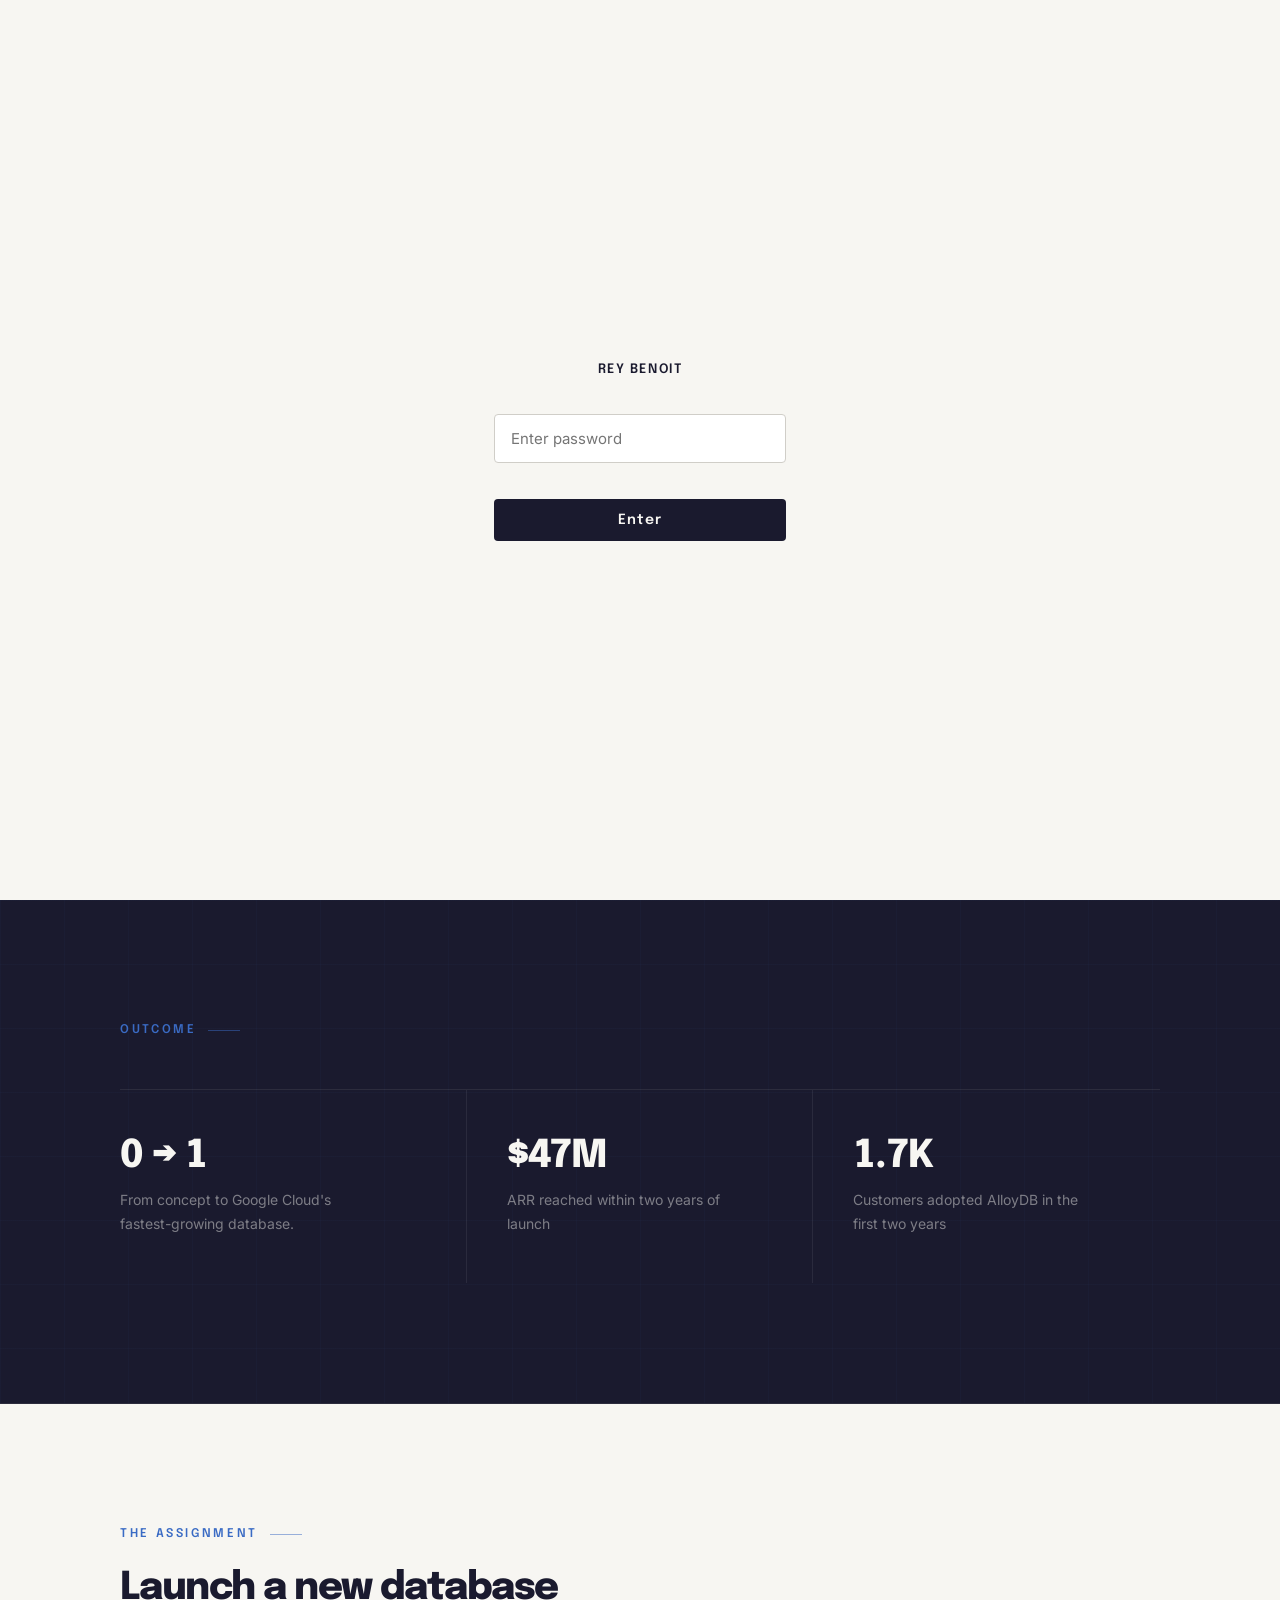
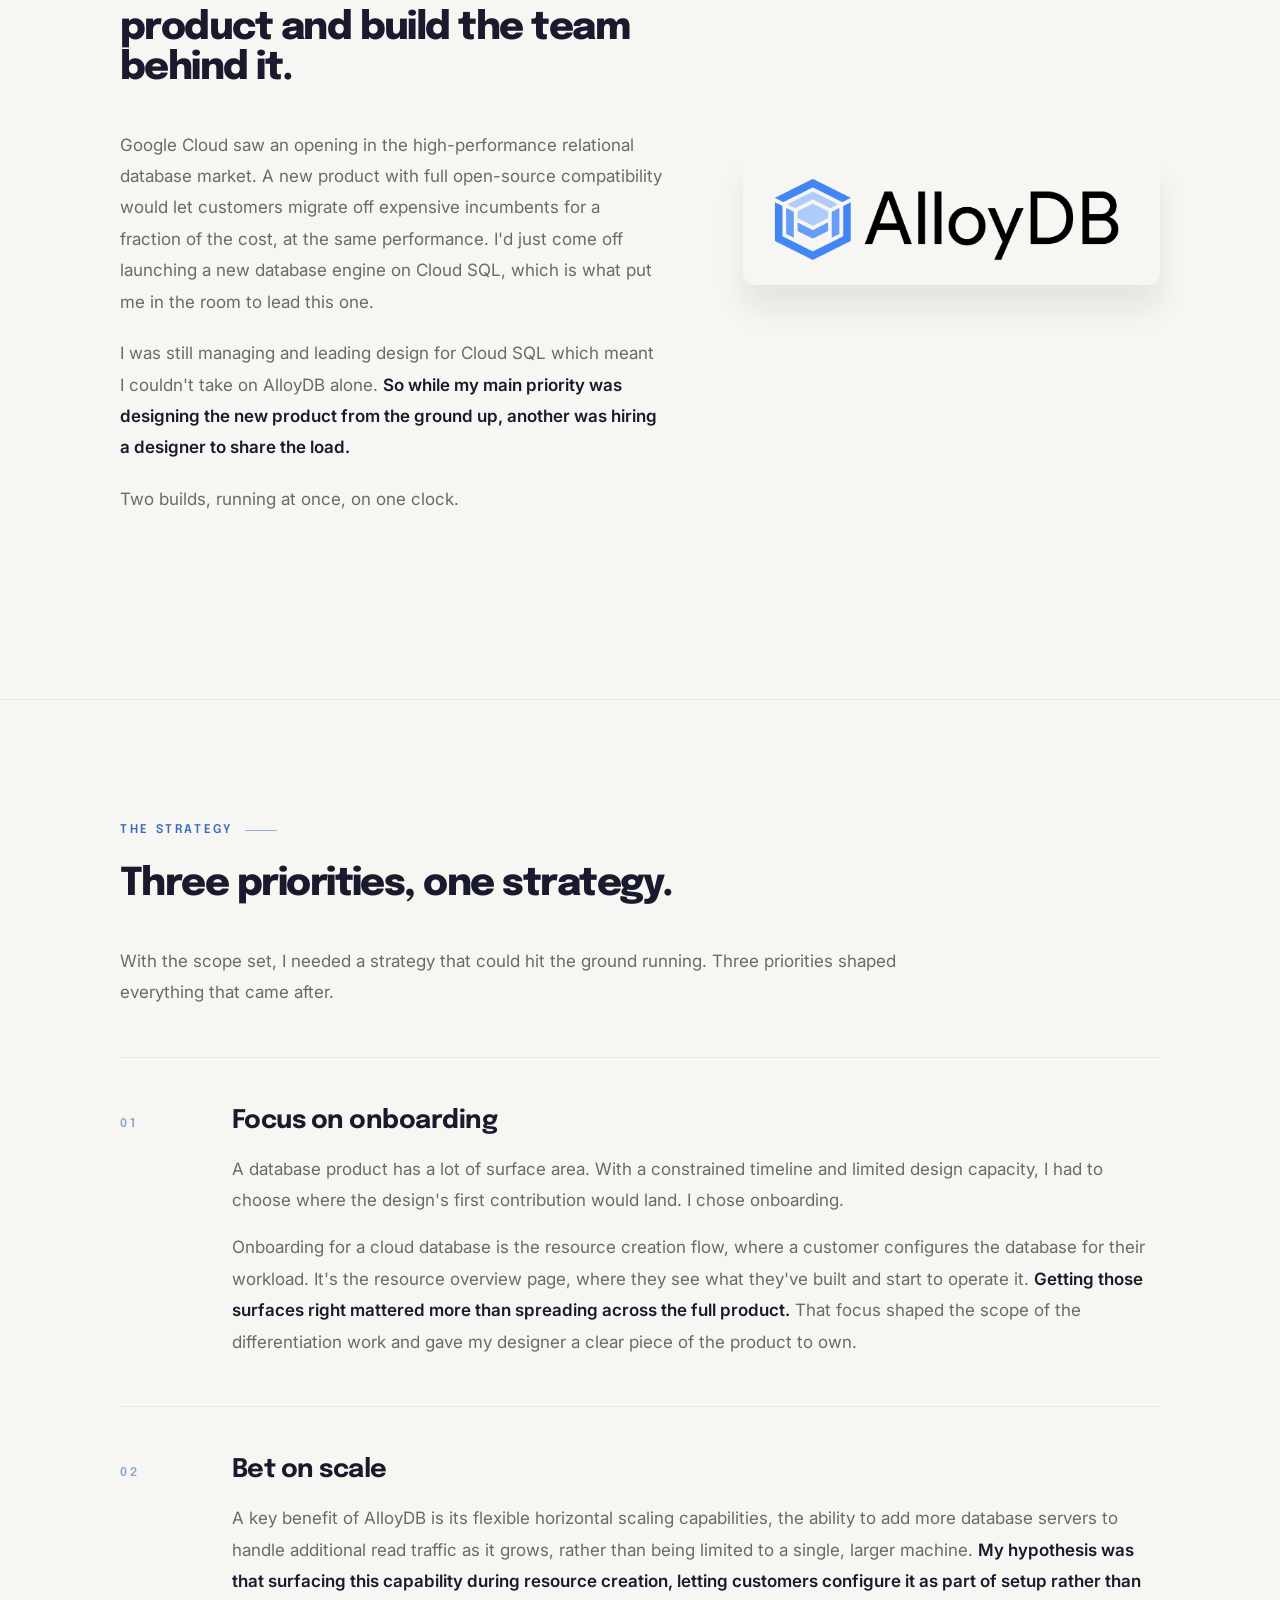
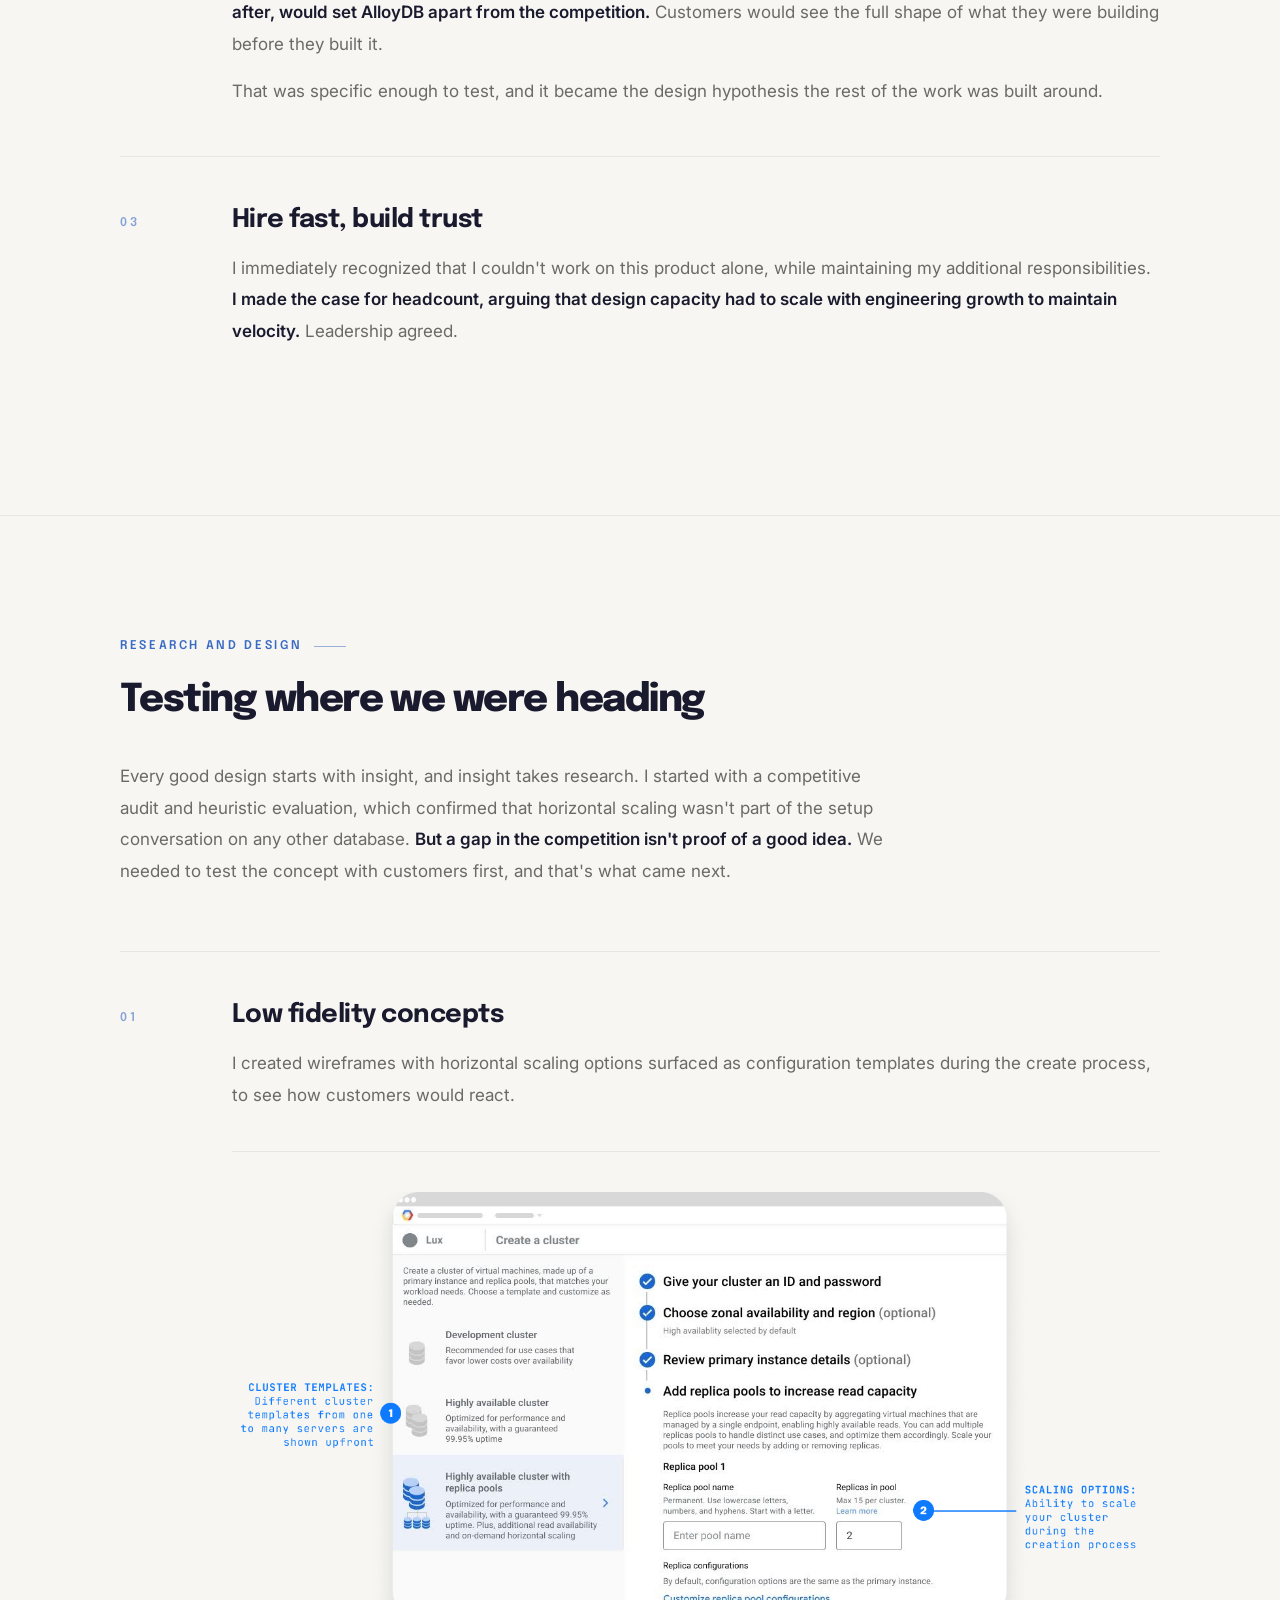
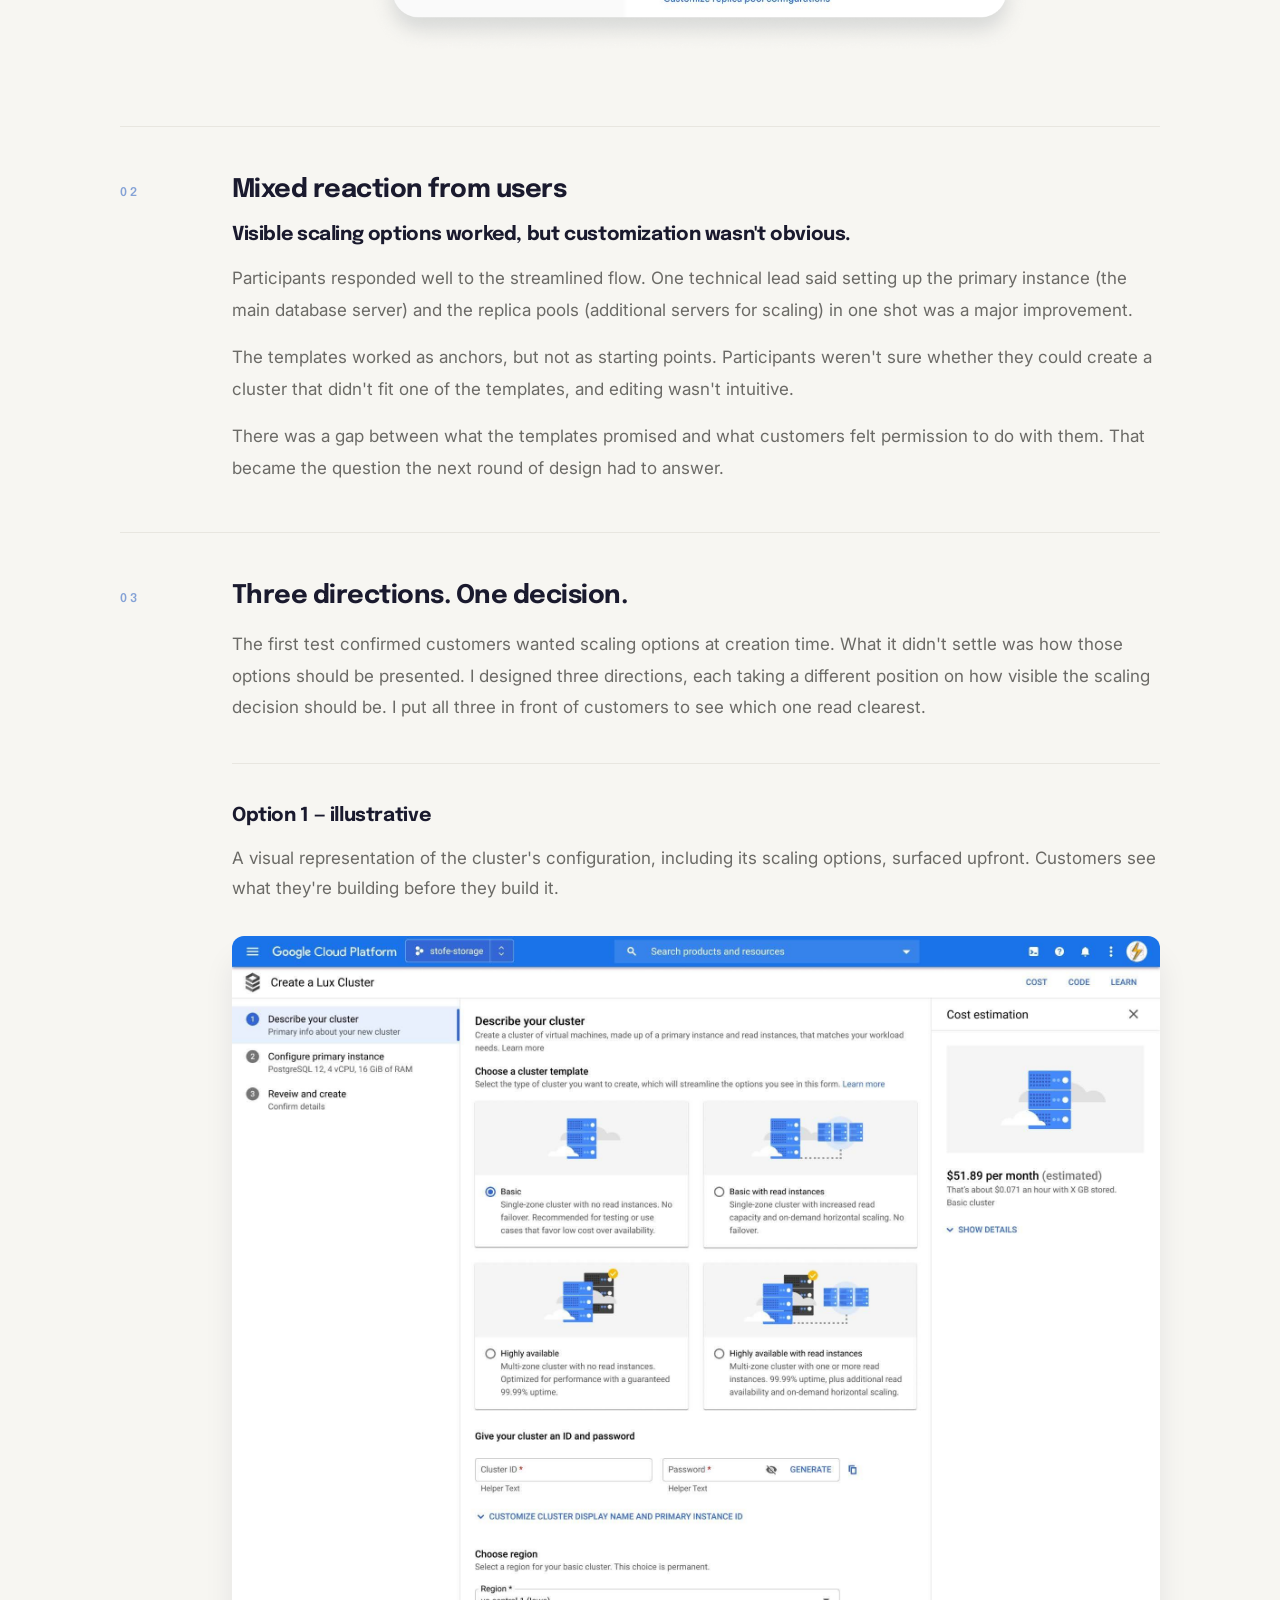
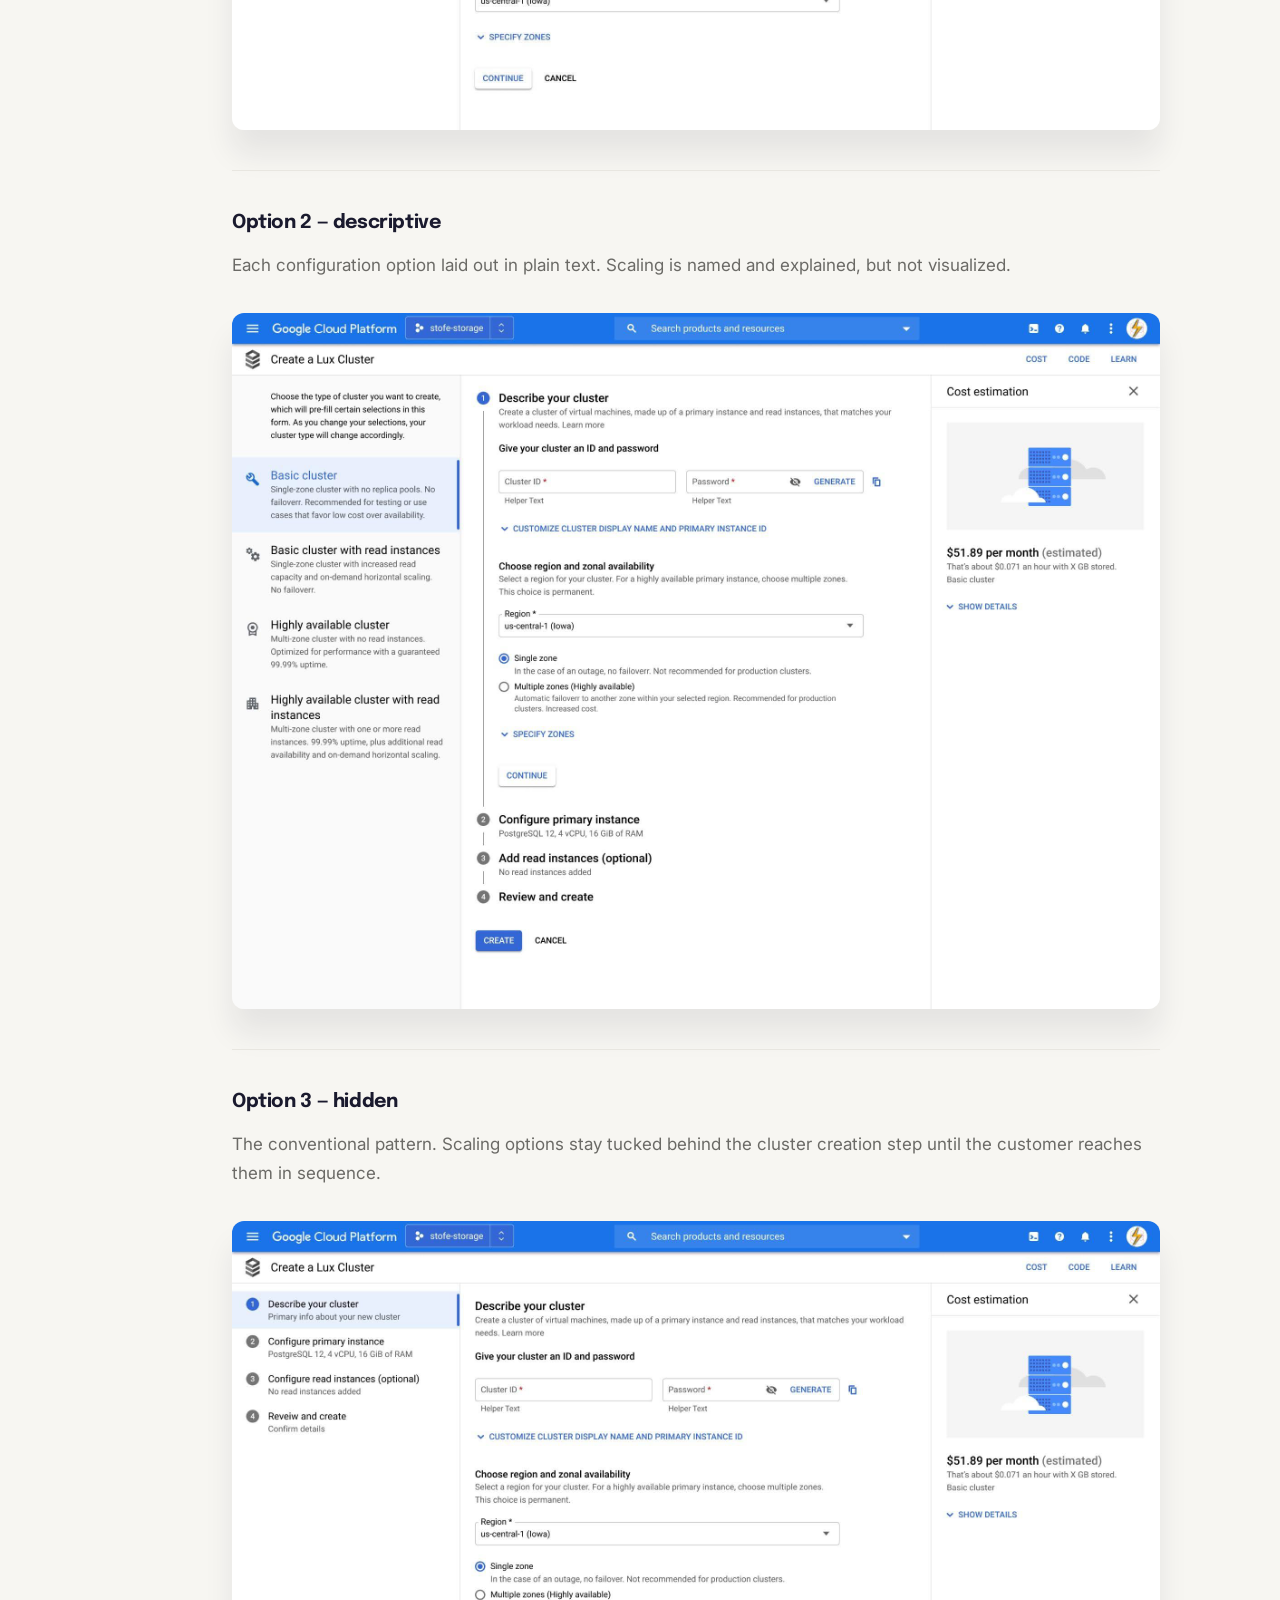
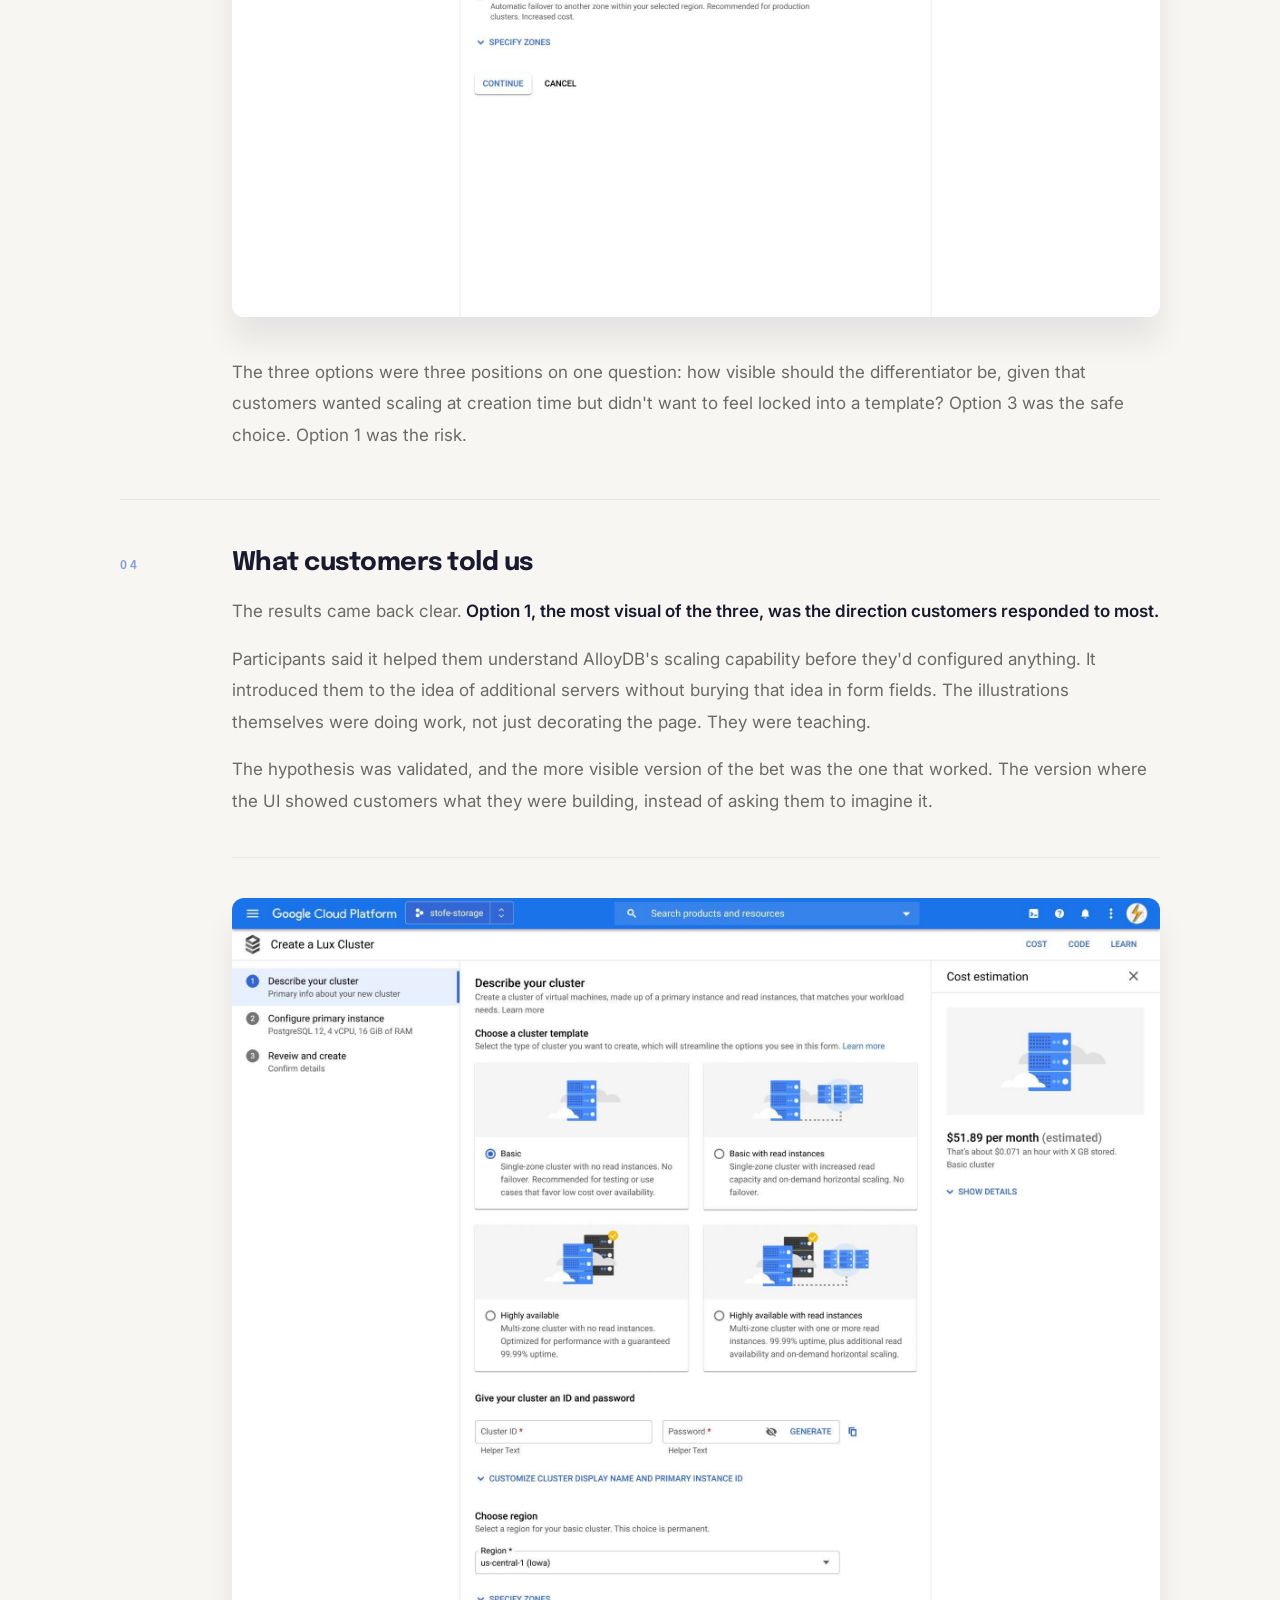
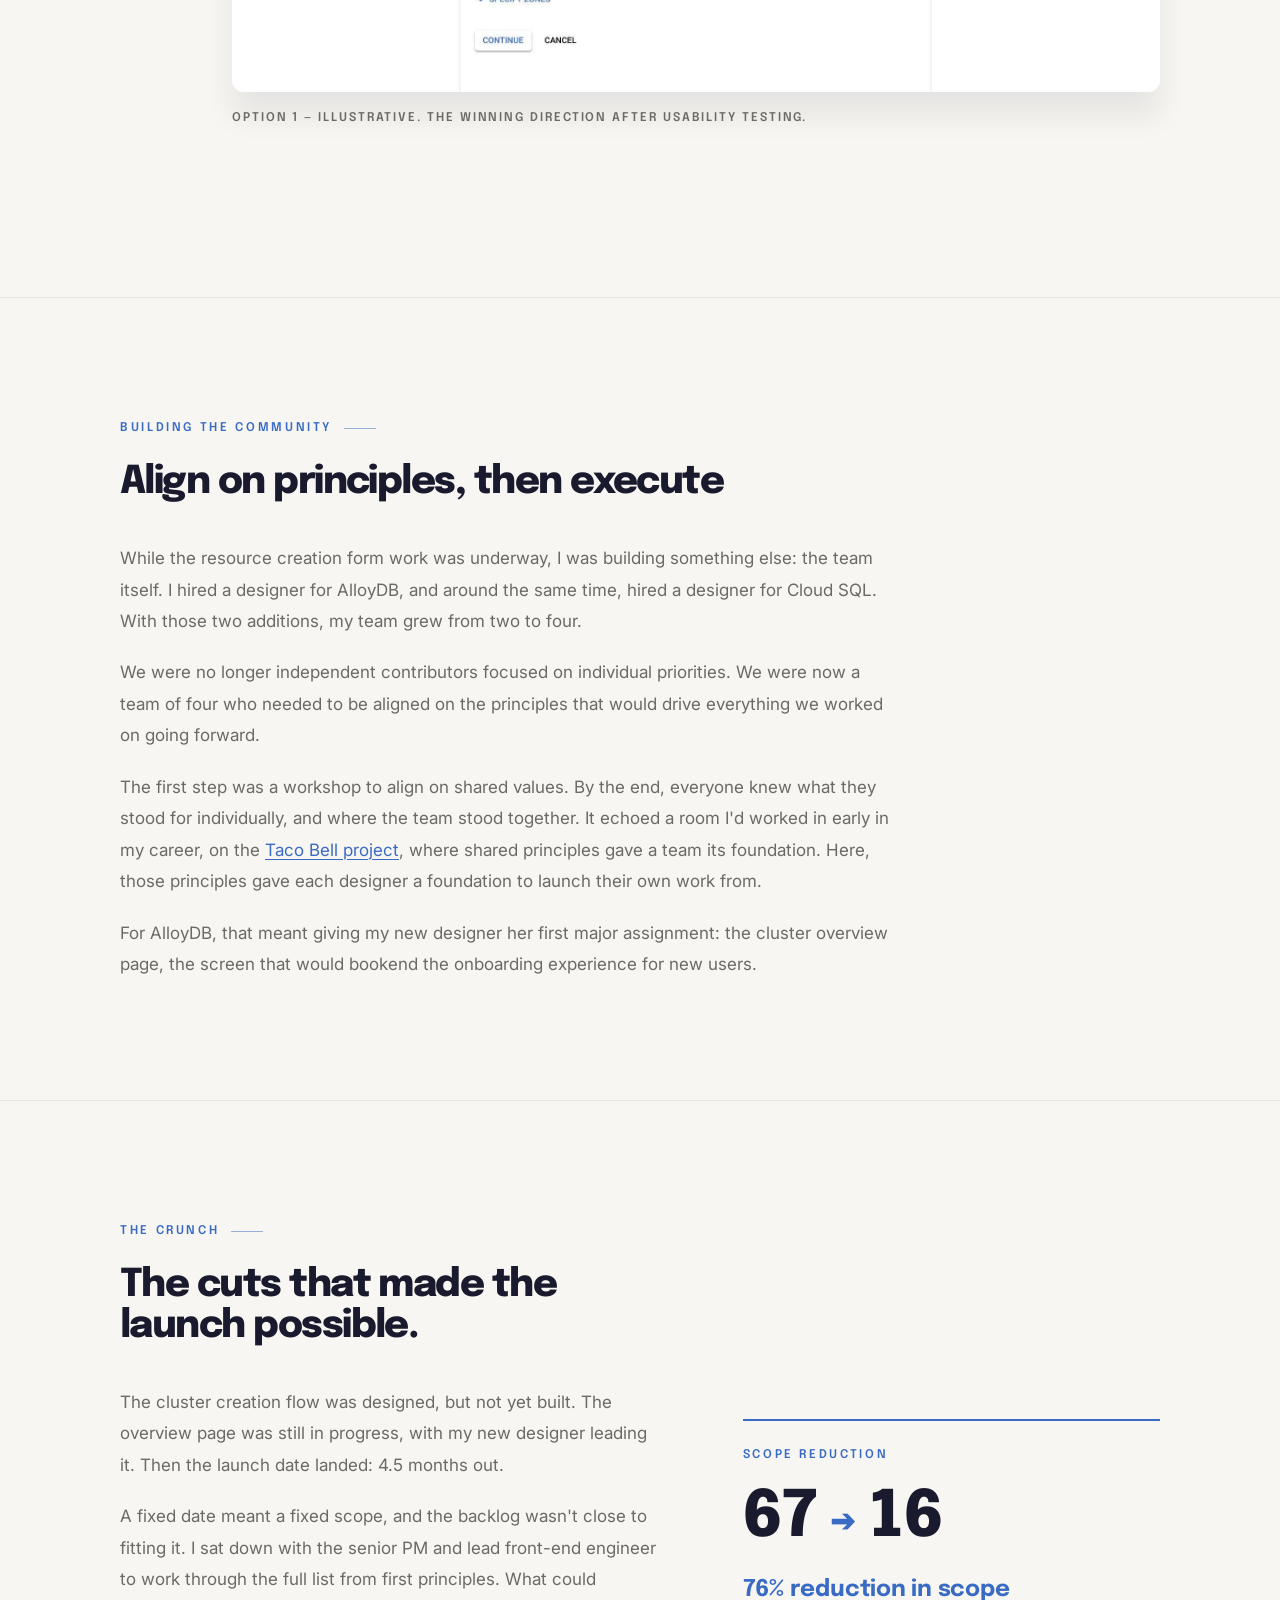
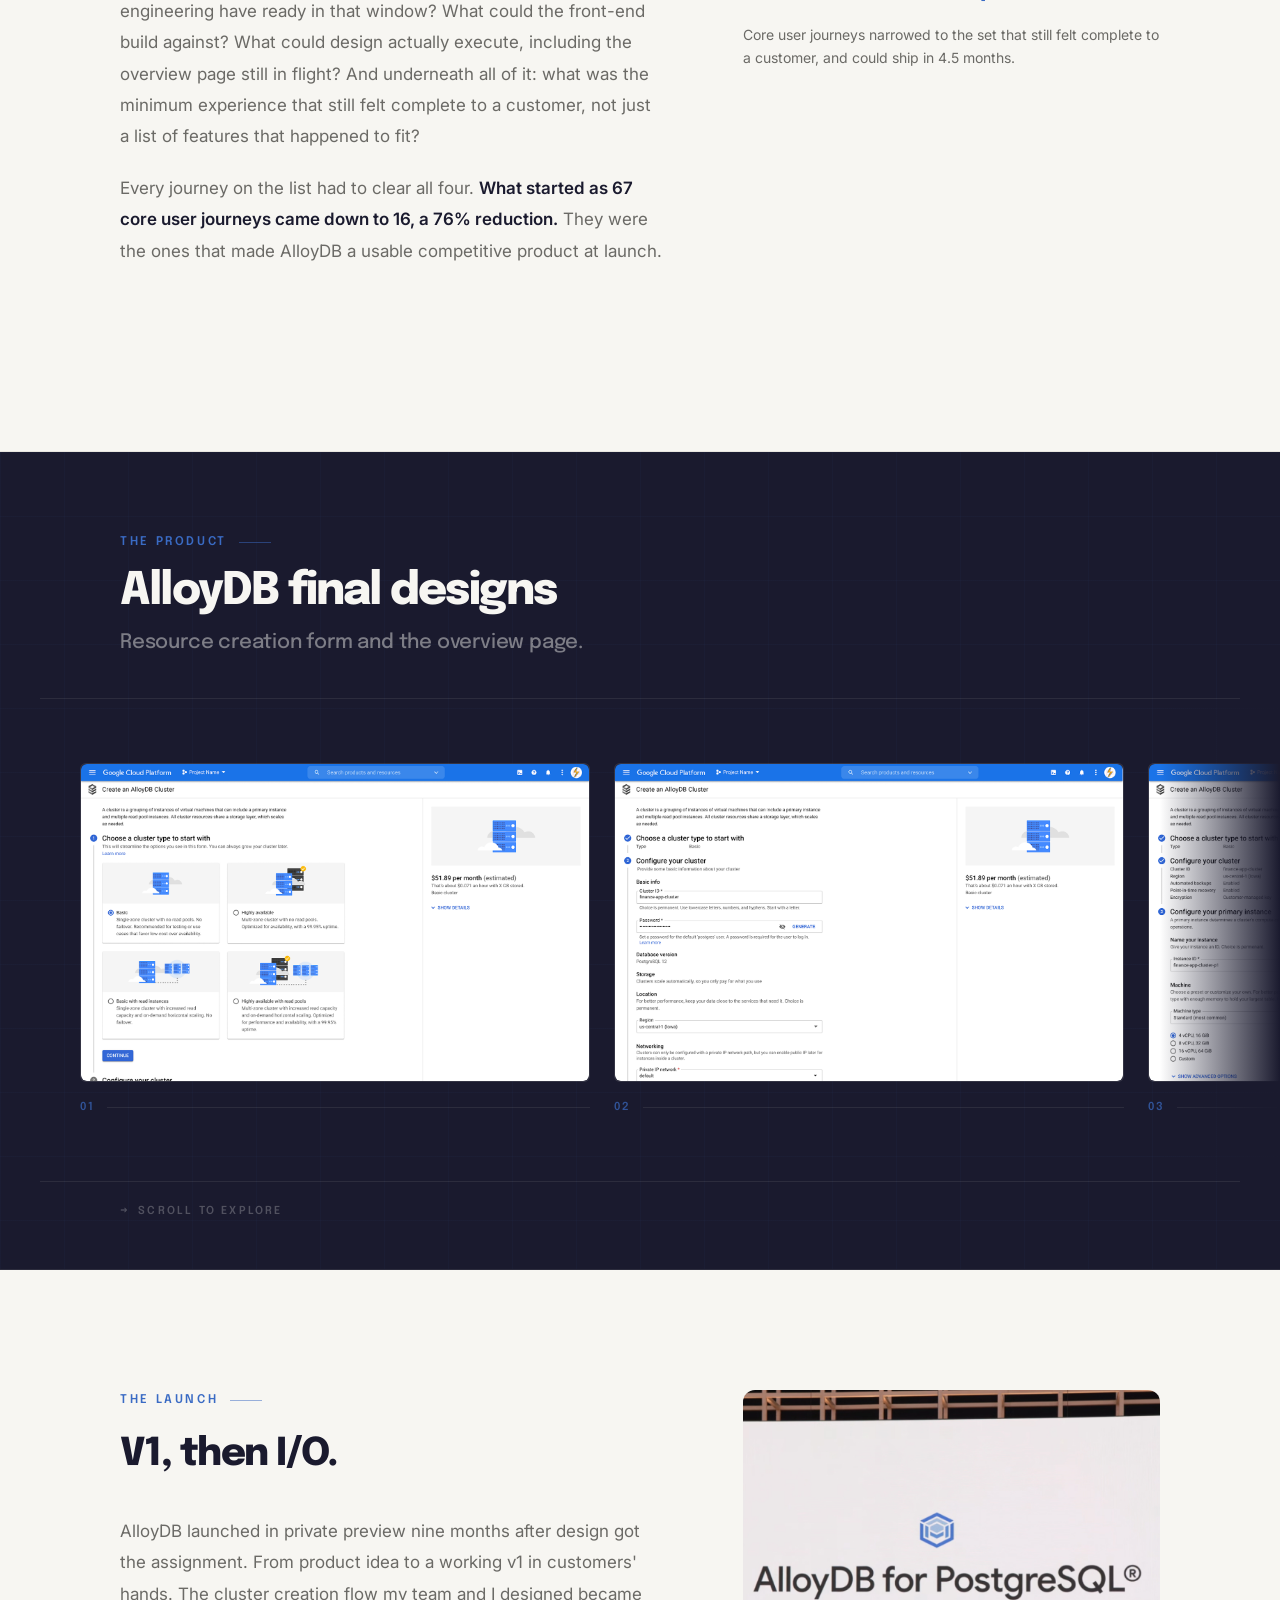
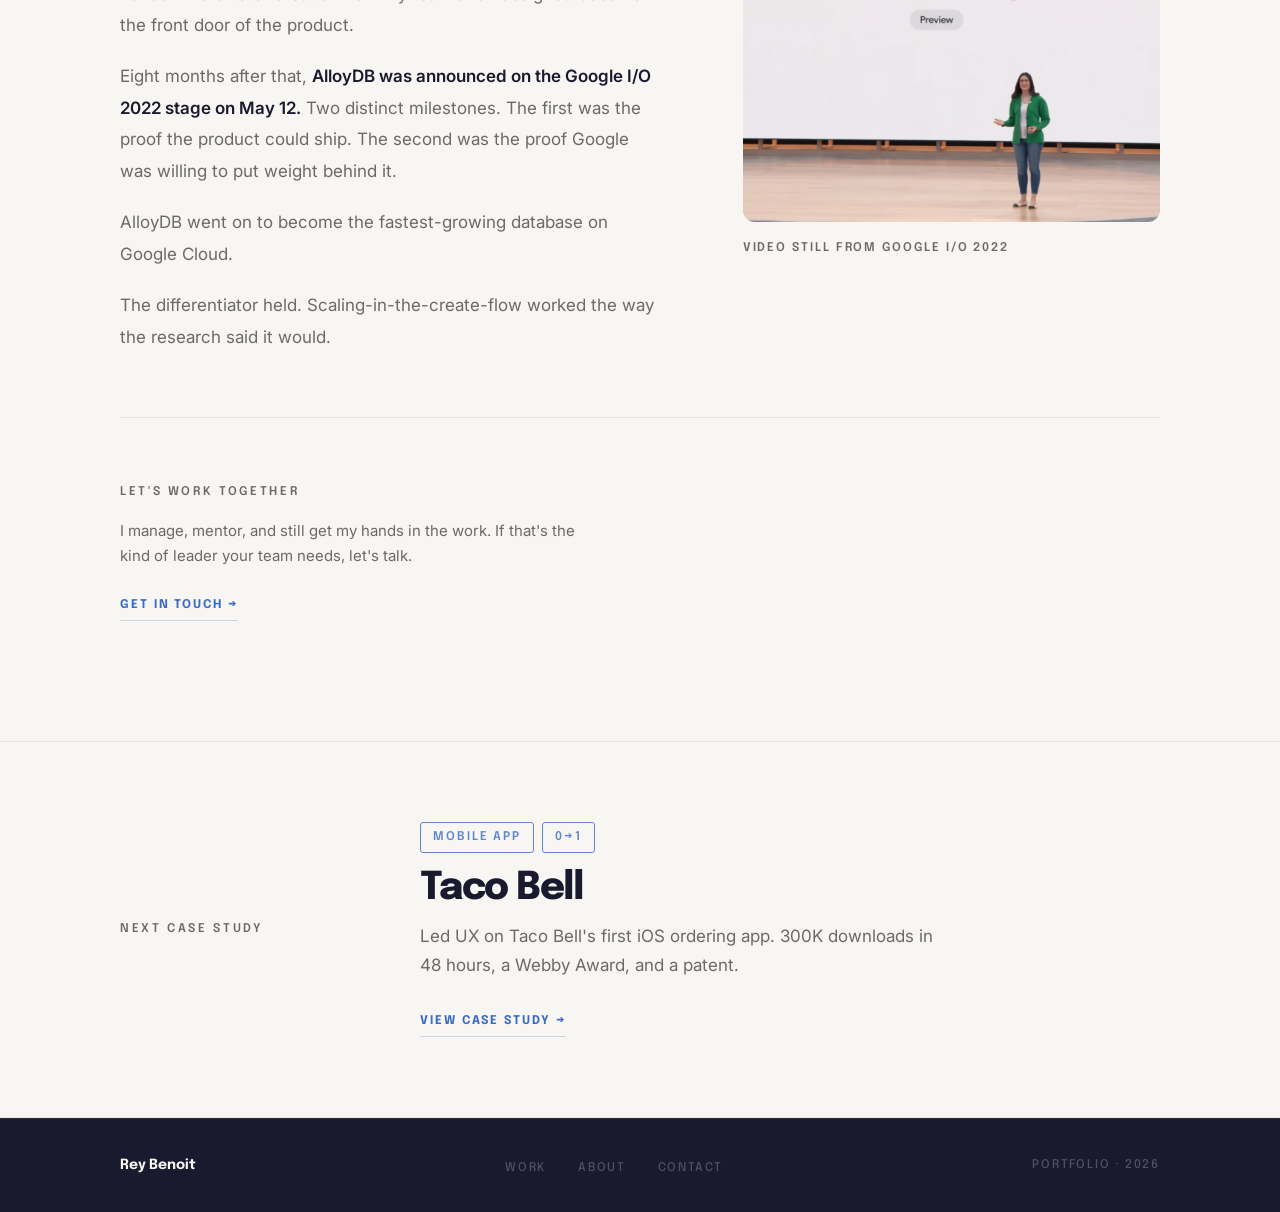
==== commit 9367cf10: "Tidy Taco Bell case-study tags and copy Co-Authored-By: Claude Opus 4.8 <noreply@anthropic.com>" ====
--- a/alloydb.html
+++ b/alloydb.html
@@ -1000,10 +1000,10 @@
         <div data-fade data-delay="1">
           <div class="next-case-tags">
             <span class="cs-tag">Mobile App</span>
-            <span class="cs-tag">UX Lead</span>
+            <span class="cs-tag">0→1</span>
           </div>
           <div class="next-case-title">Taco Bell</div>
-          <p class="next-case-desc">Lead UX on Taco Bell's first iOS ordering app. 300K downloads in 48 hours, a Webby Award, and a patent.</p>
+          <p class="next-case-desc">Led UX on Taco Bell's first iOS ordering app. 300K downloads in 48 hours, a Webby Award, and a patent.</p>
           <a class="cs-link" href="taco-bell.html">View case study →</a>
         </div>
       </div>
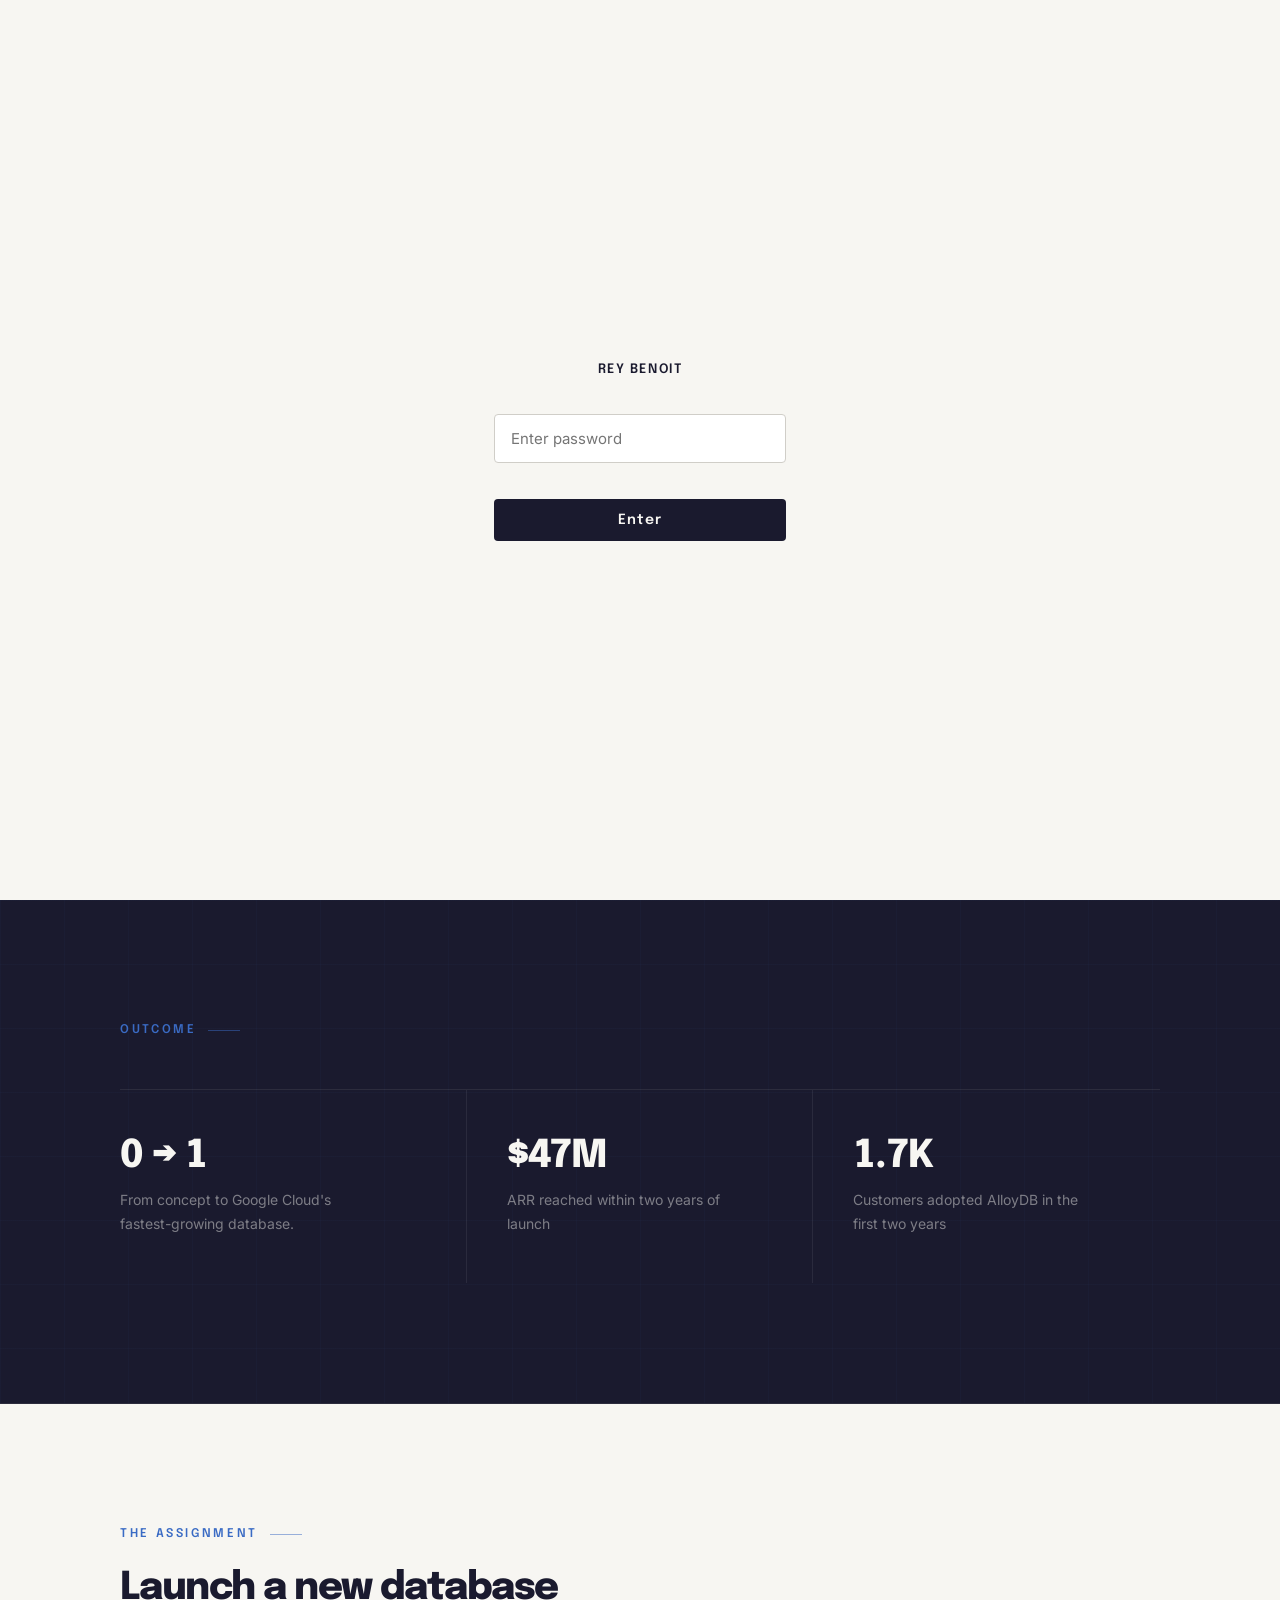
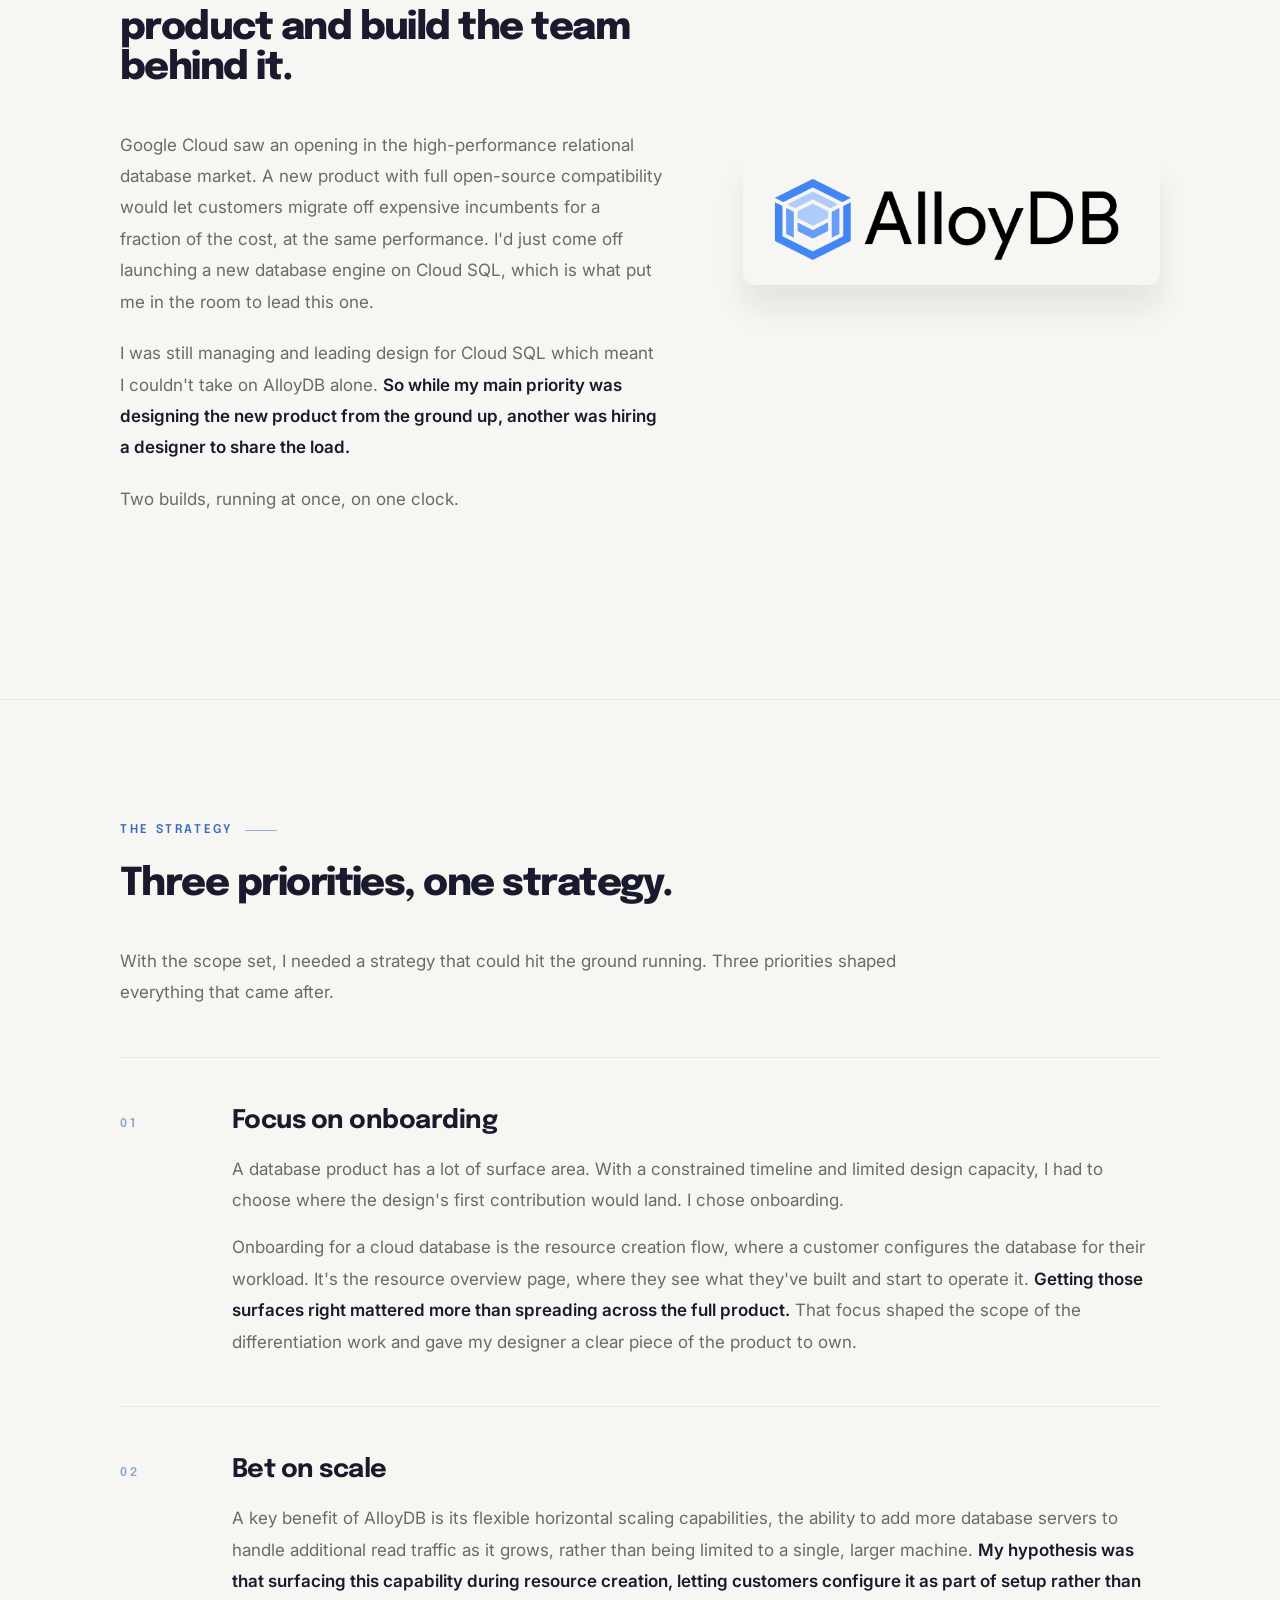
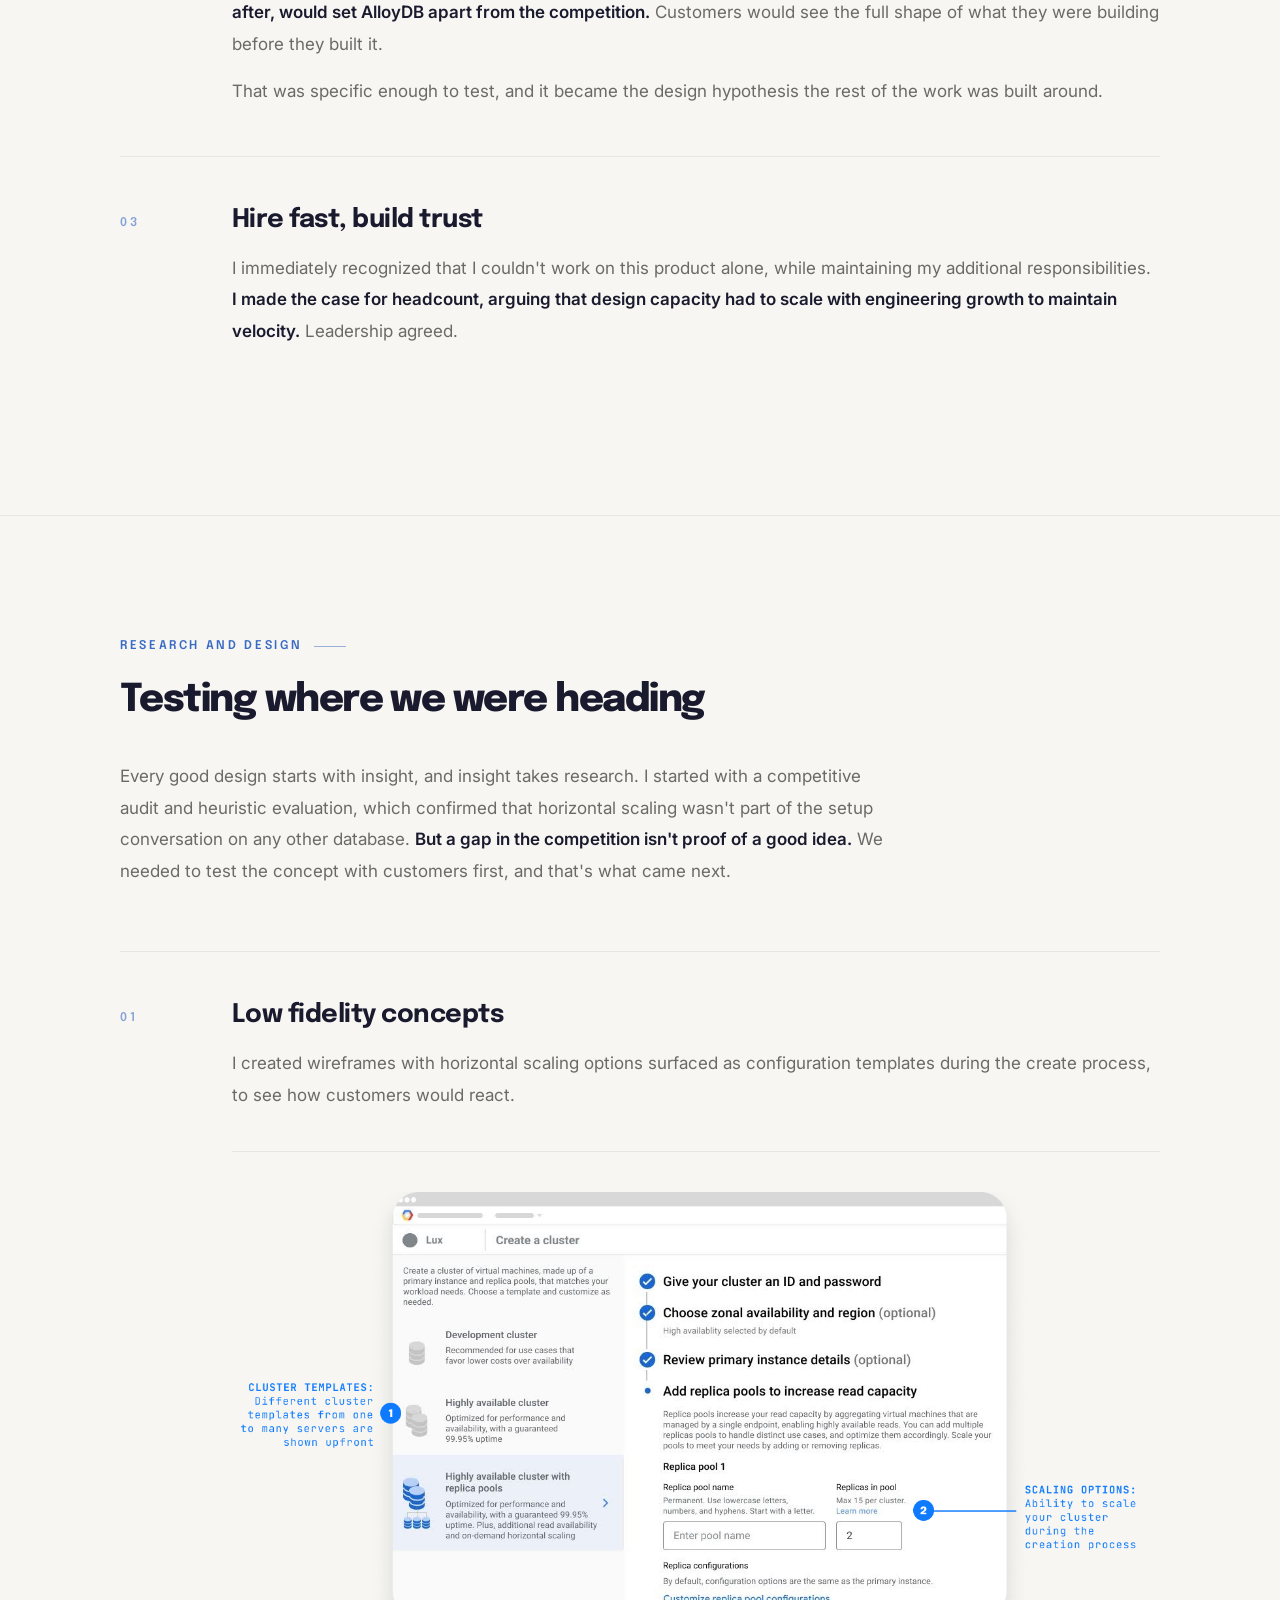
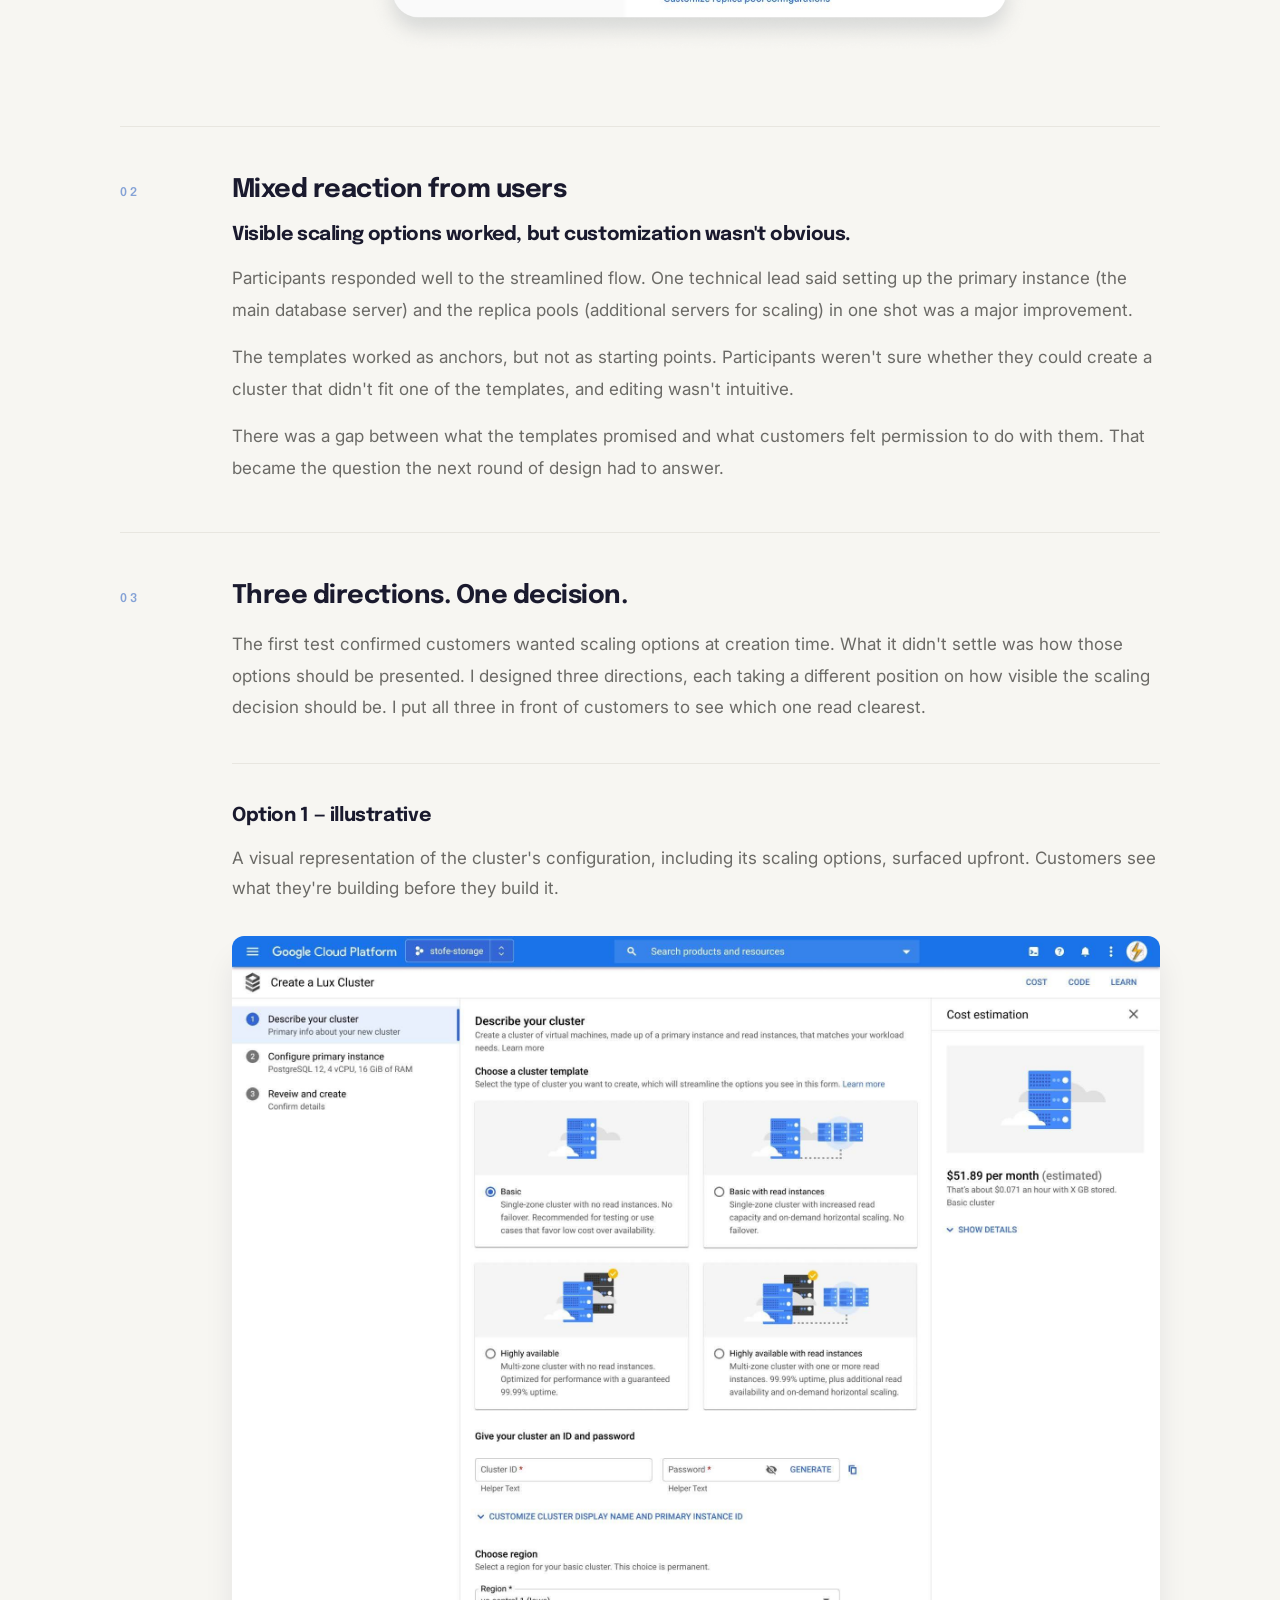
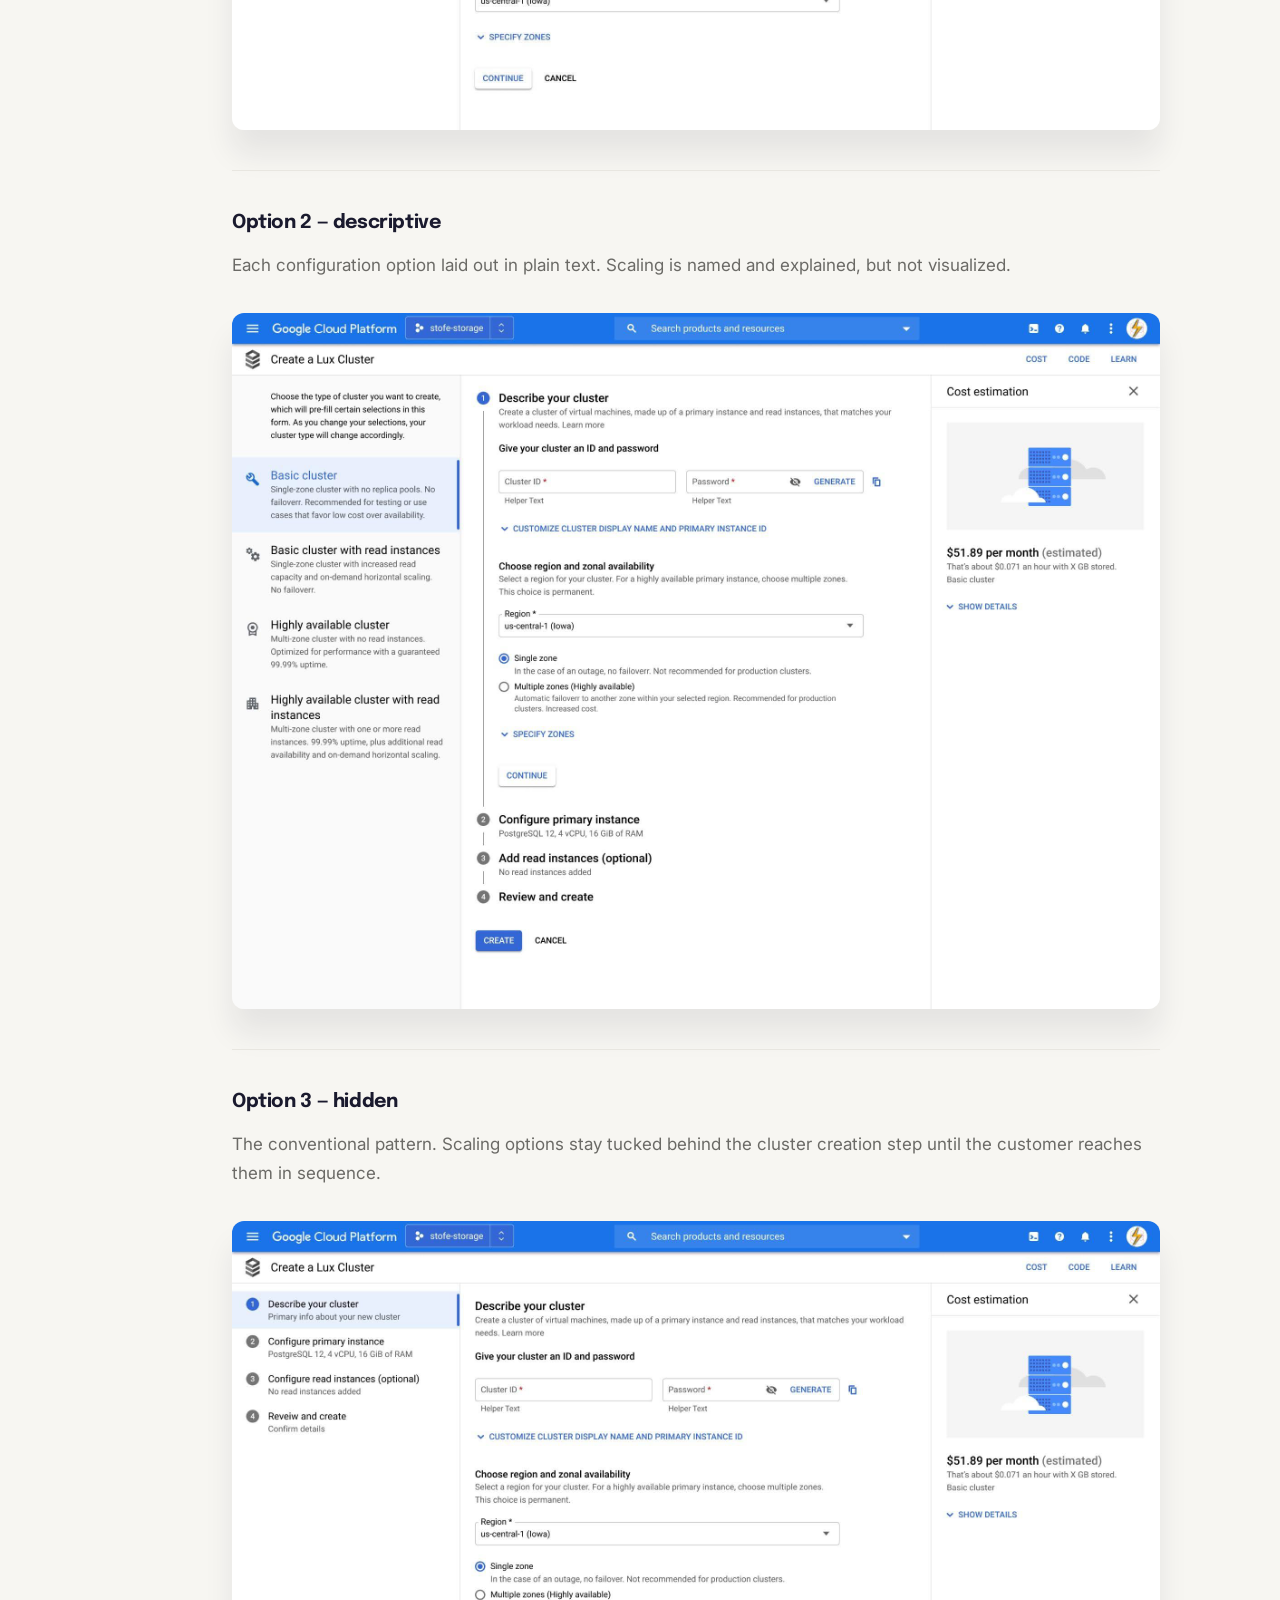
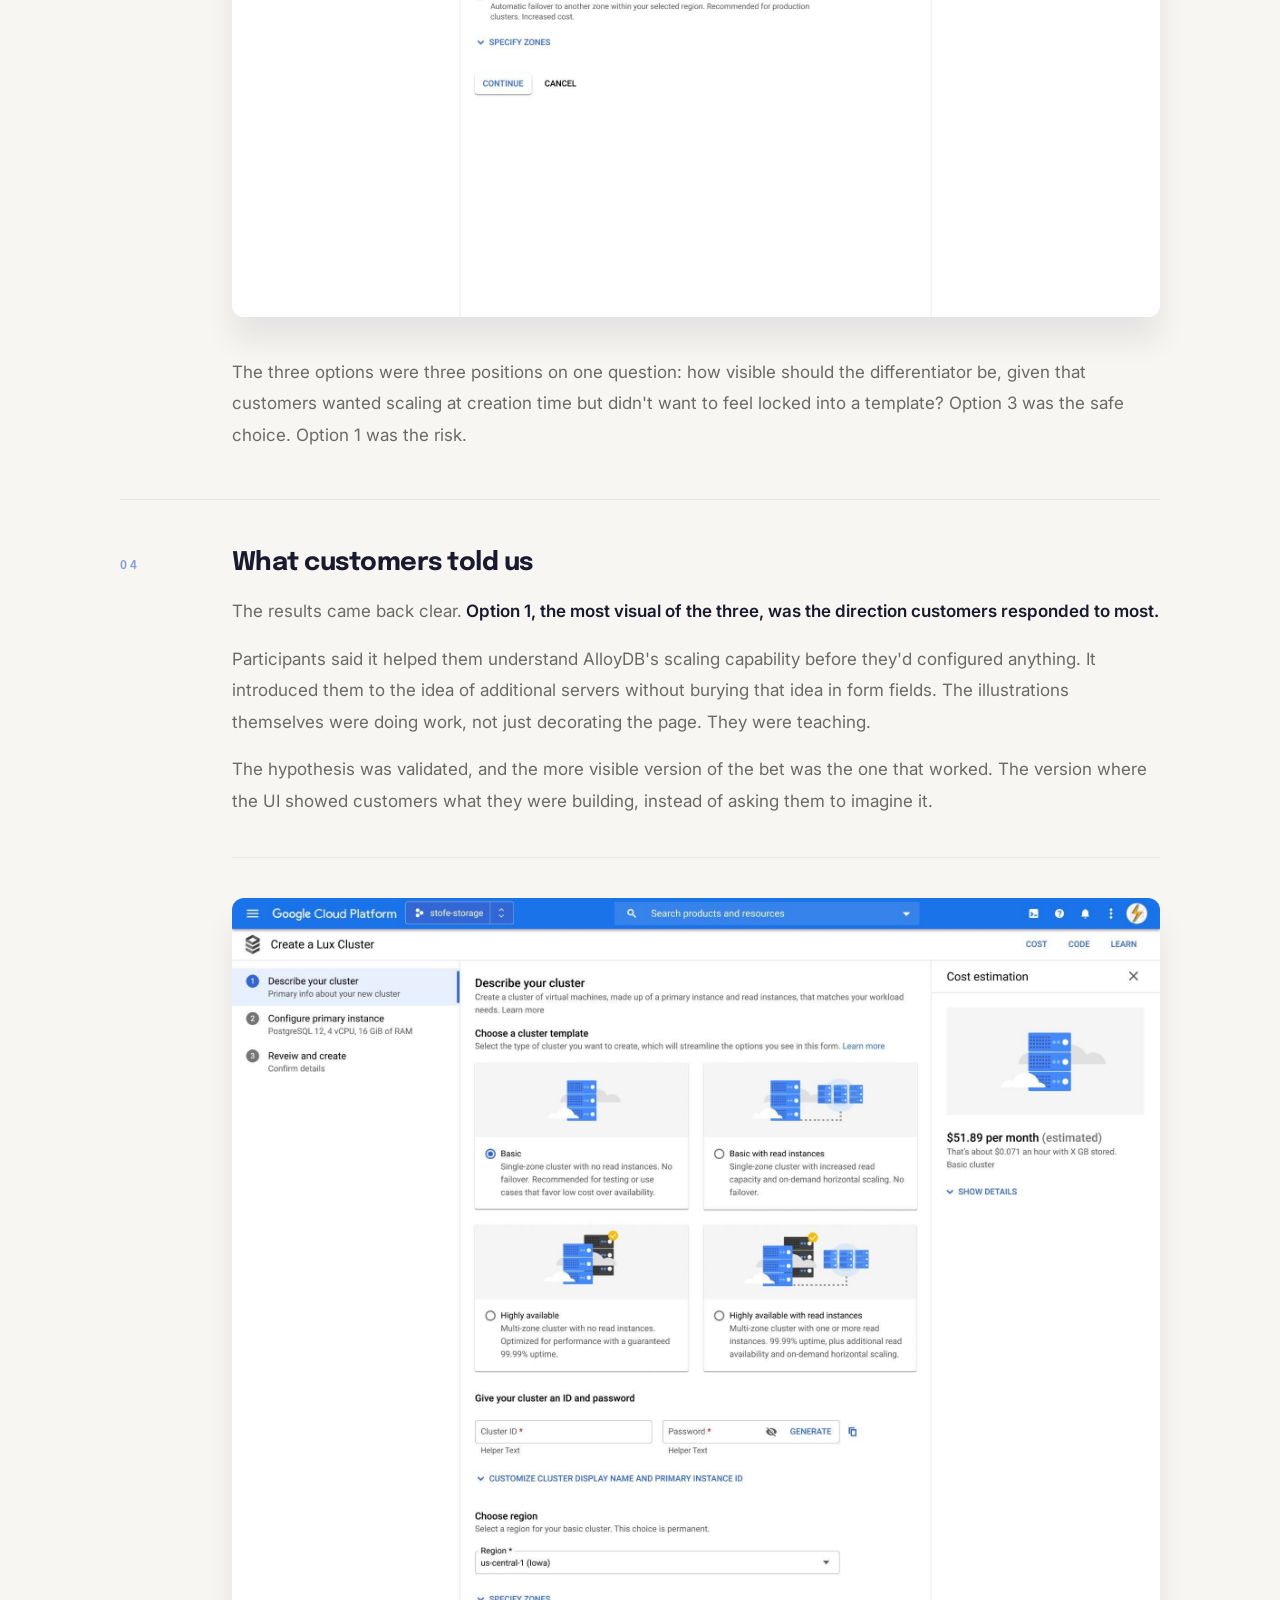
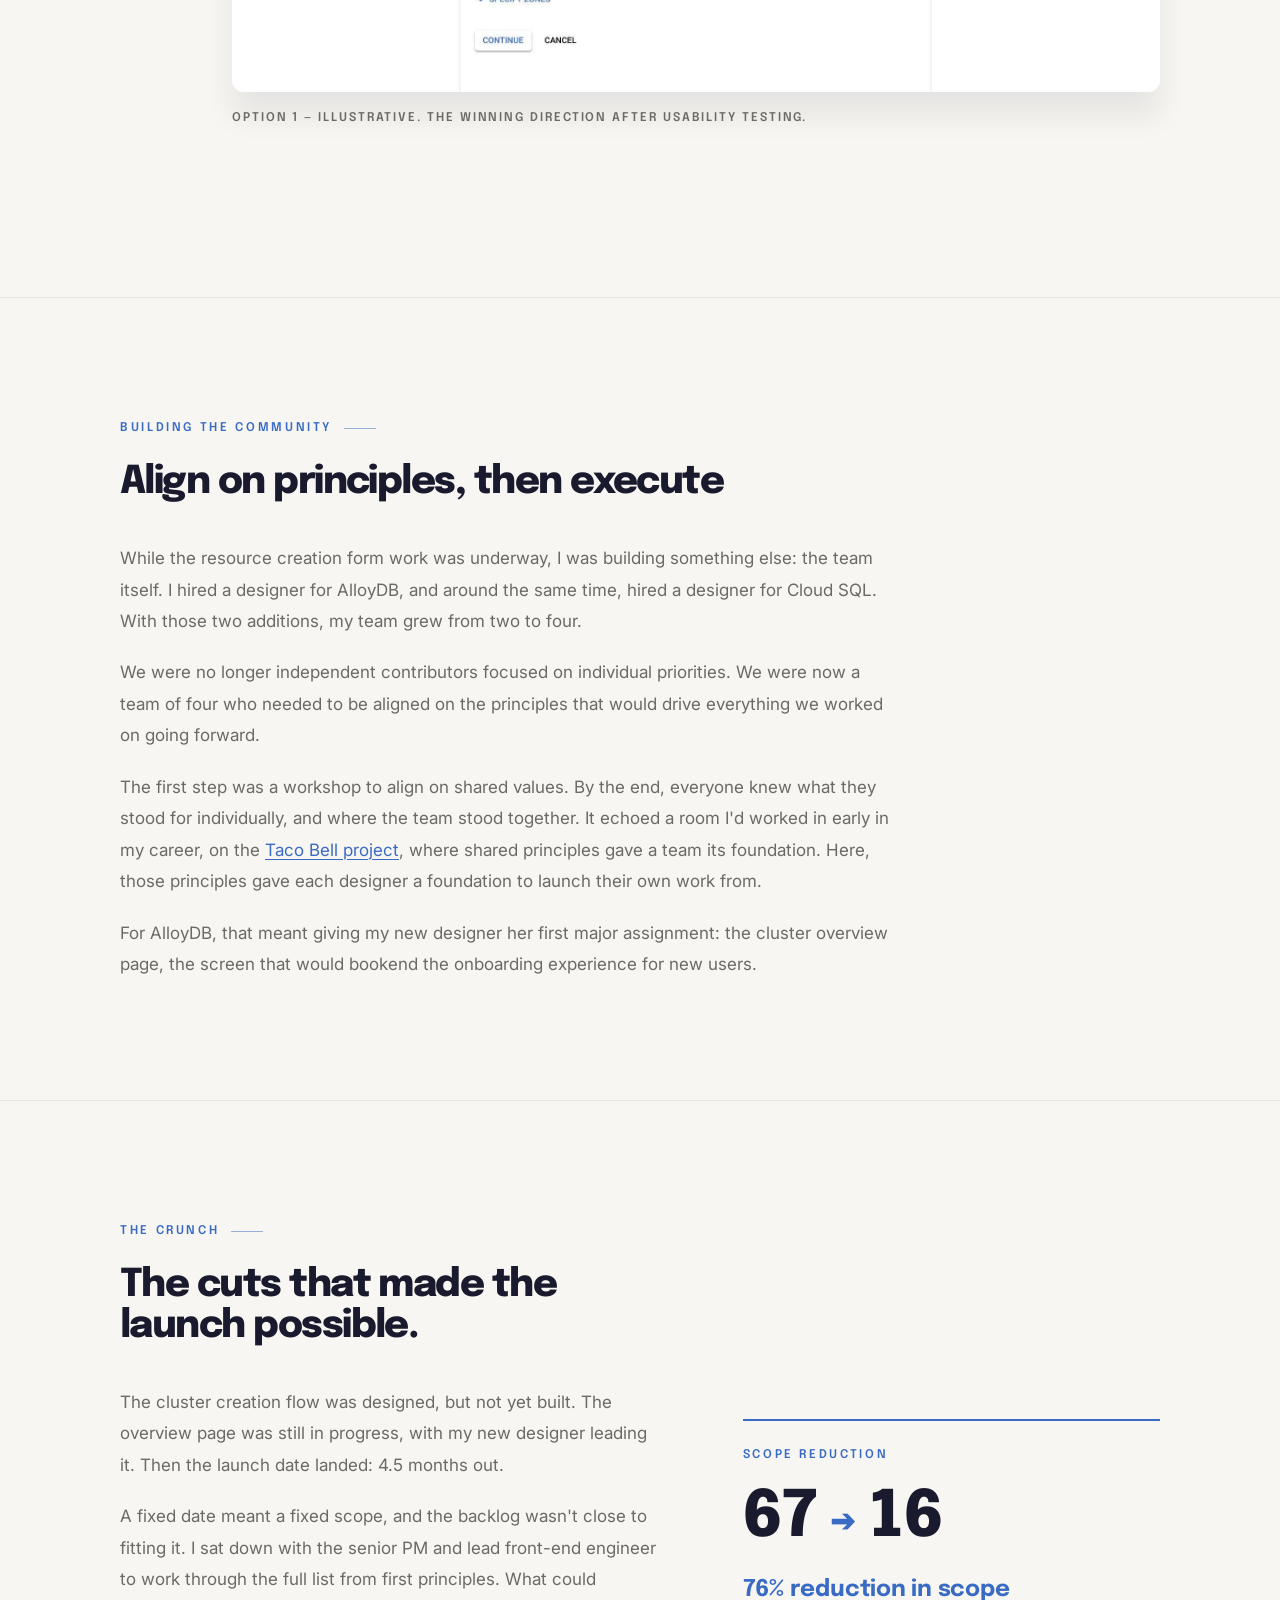
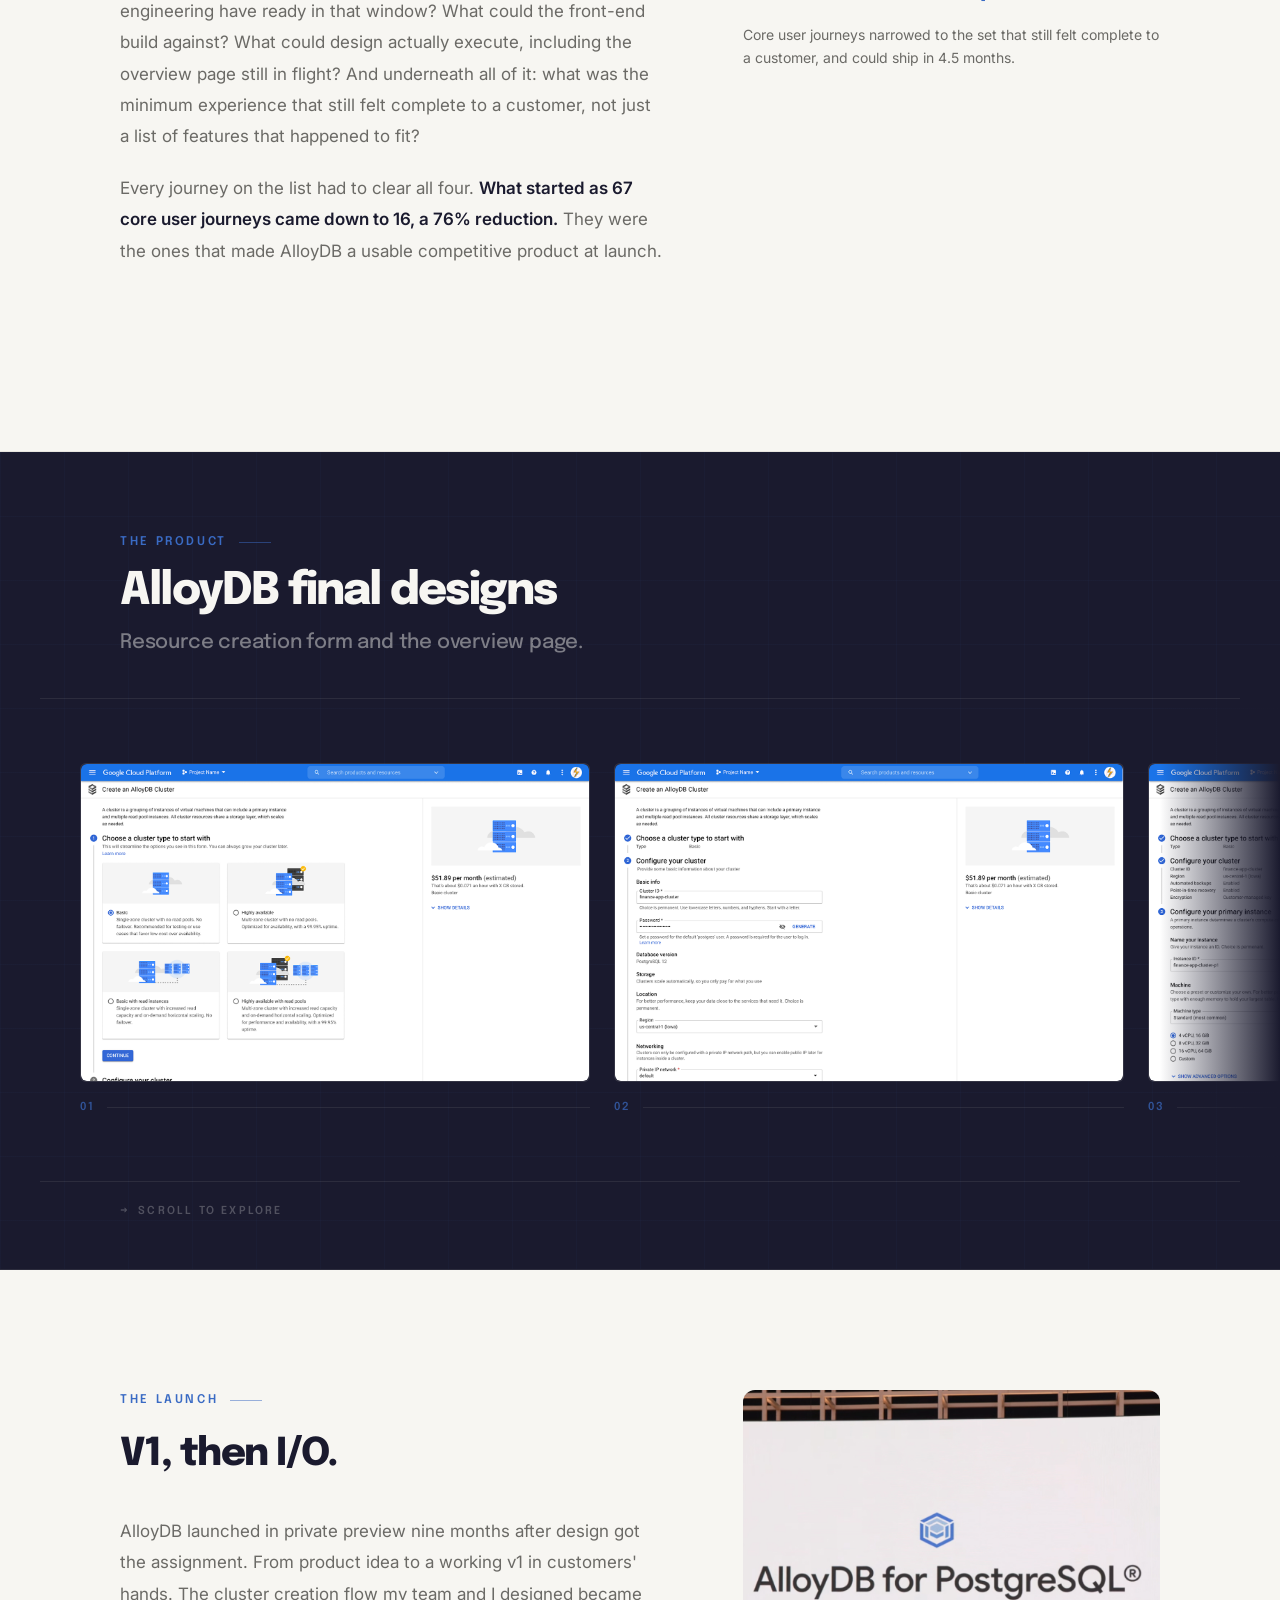
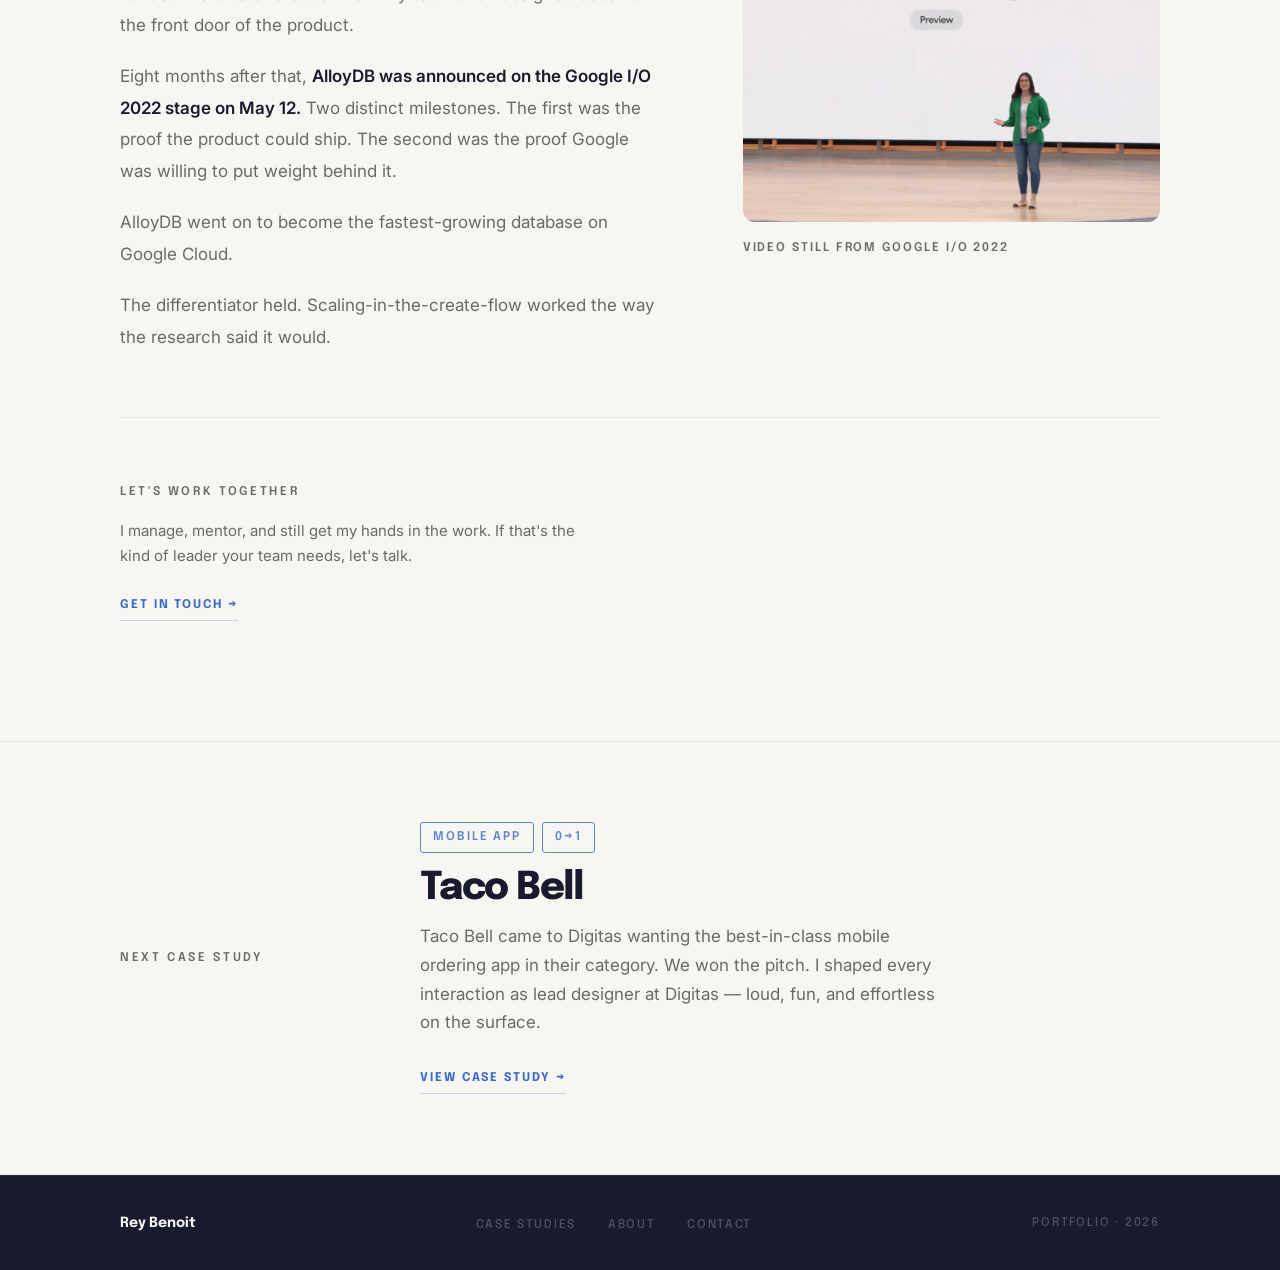
==== commit 8e3d33d4: "Update Taco Bell next-case description on alloydb page Co-Authored-By: Claude Opus 4.8 <noreply@anth" ====
--- a/alloydb.html
+++ b/alloydb.html
@@ -1003,7 +1003,7 @@
             <span class="cs-tag">0→1</span>
           </div>
           <div class="next-case-title">Taco Bell</div>
-          <p class="next-case-desc">Led UX on Taco Bell's first iOS ordering app. 300K downloads in 48 hours, a Webby Award, and a patent.</p>
+          <p class="next-case-desc">Taco Bell came to Digitas wanting the best-in-class mobile ordering app in their category. We won the pitch. I shaped every interaction as lead designer at Digitas — loud, fun, and effortless on the surface.</p>
           <a class="cs-link" href="taco-bell.html">View case study →</a>
         </div>
       </div>
--- a/typography.css
+++ b/typography.css
@@ -15,6 +15,7 @@
   --text-rgb:       26 26 46;
   --text-light-rgb: 247 246 242;
   --accent-rgb:     58 107 196;
+  --mid-rgb:        232 230 224;
 
   /* Semantic alpha tiers */
   --alpha-texture: 0.04;   /* grid texture, barely-visible patterns */
